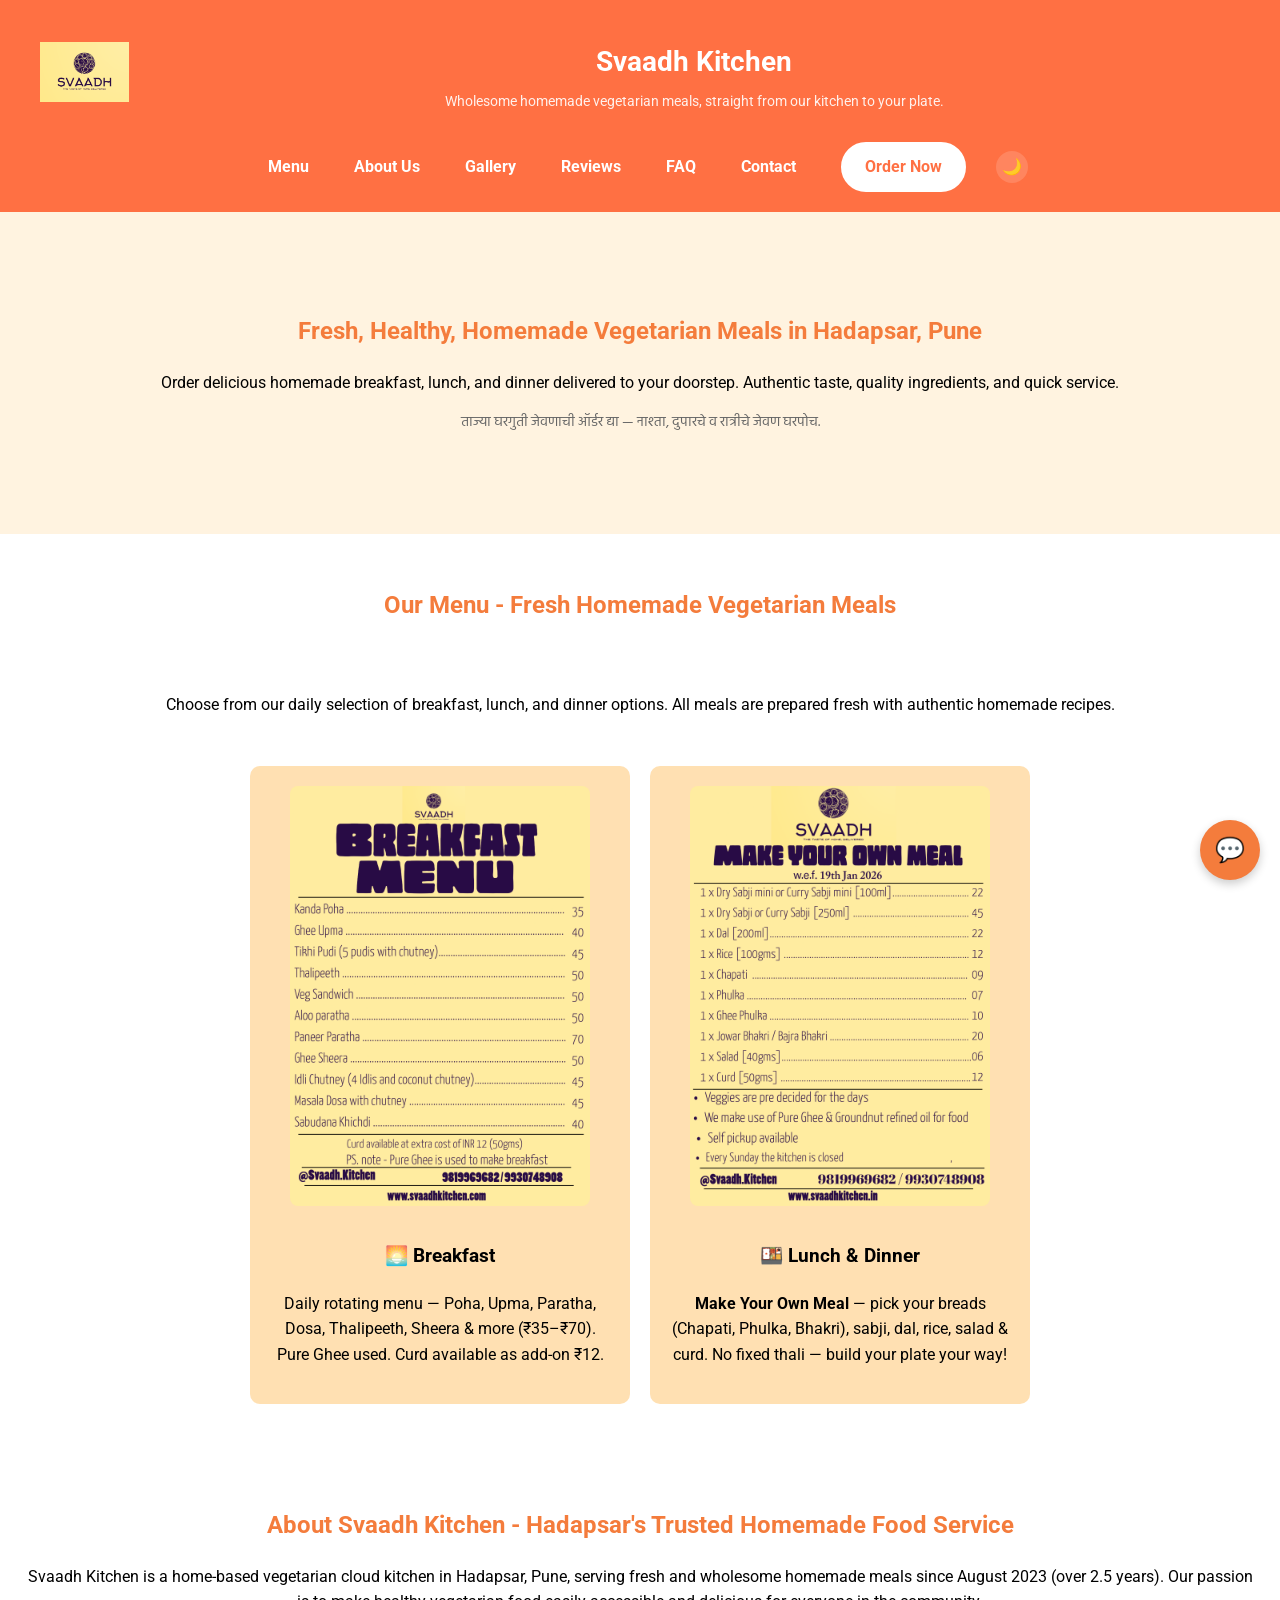
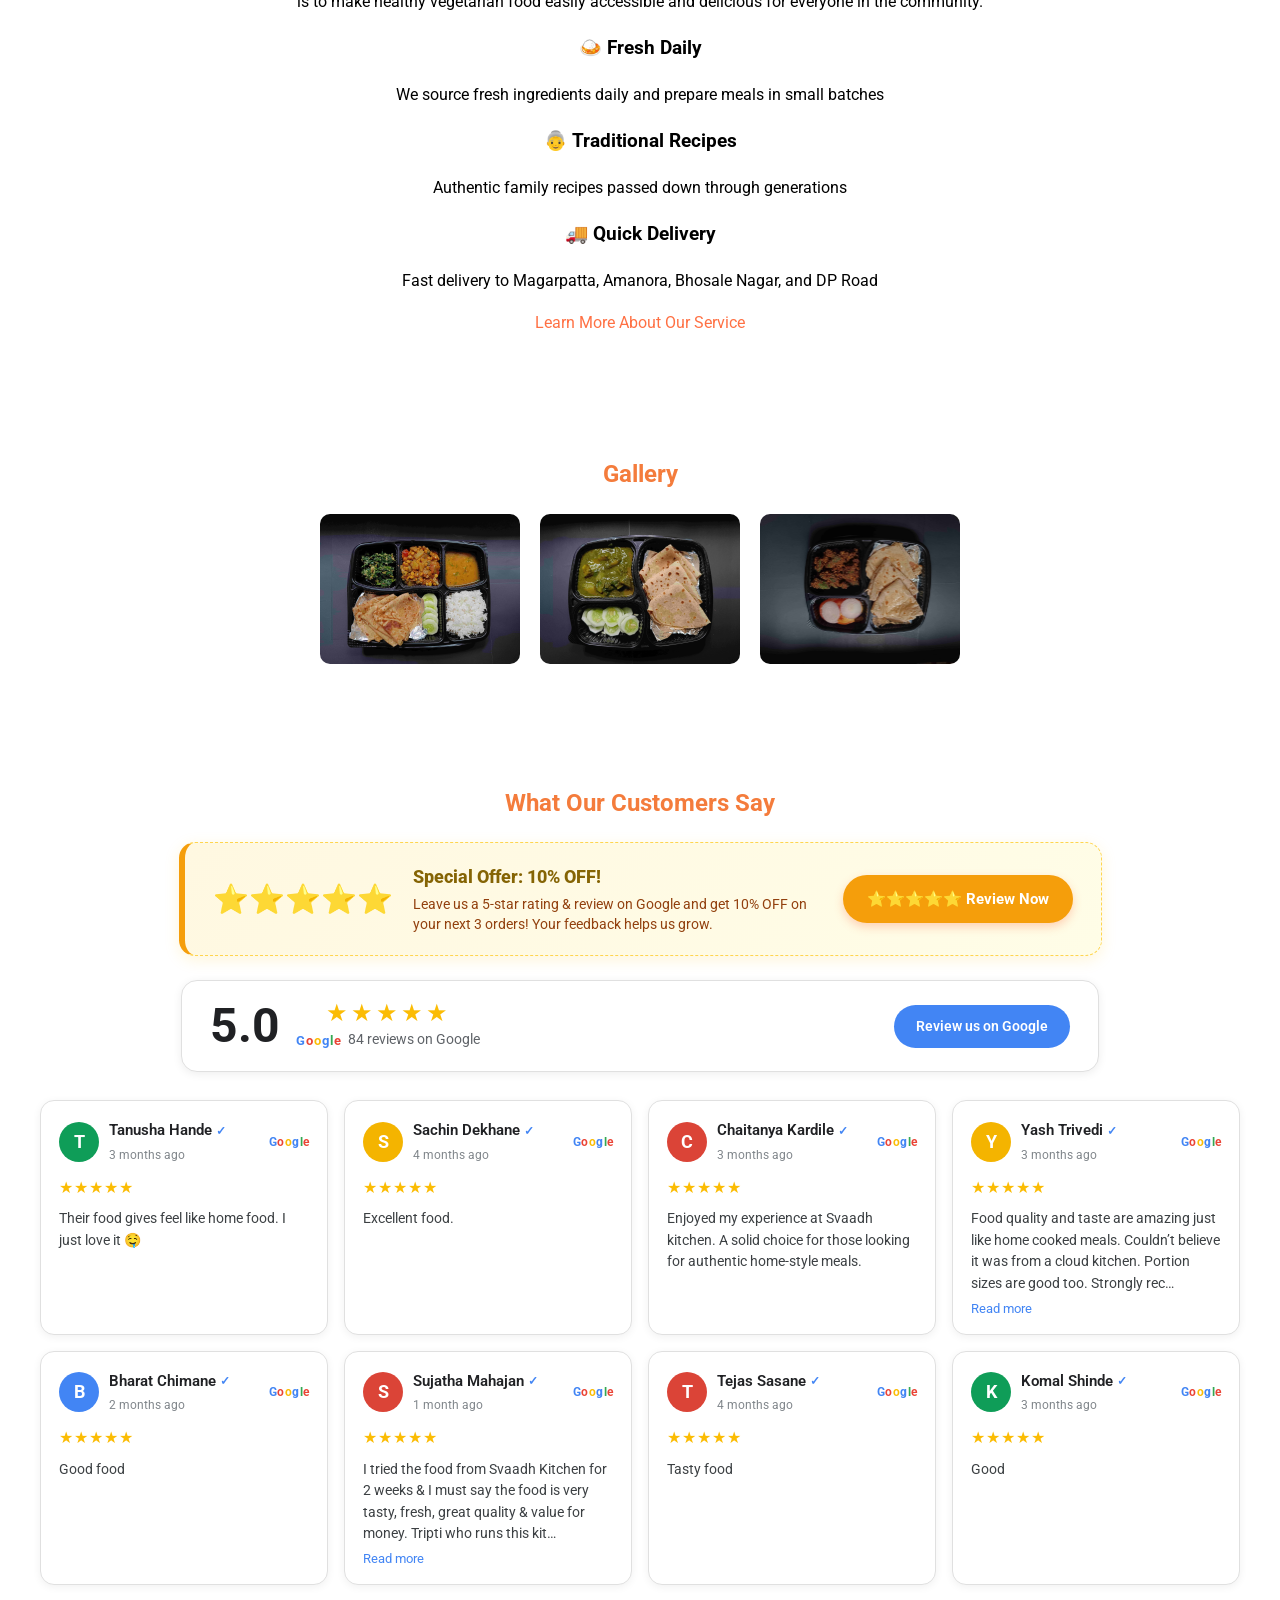
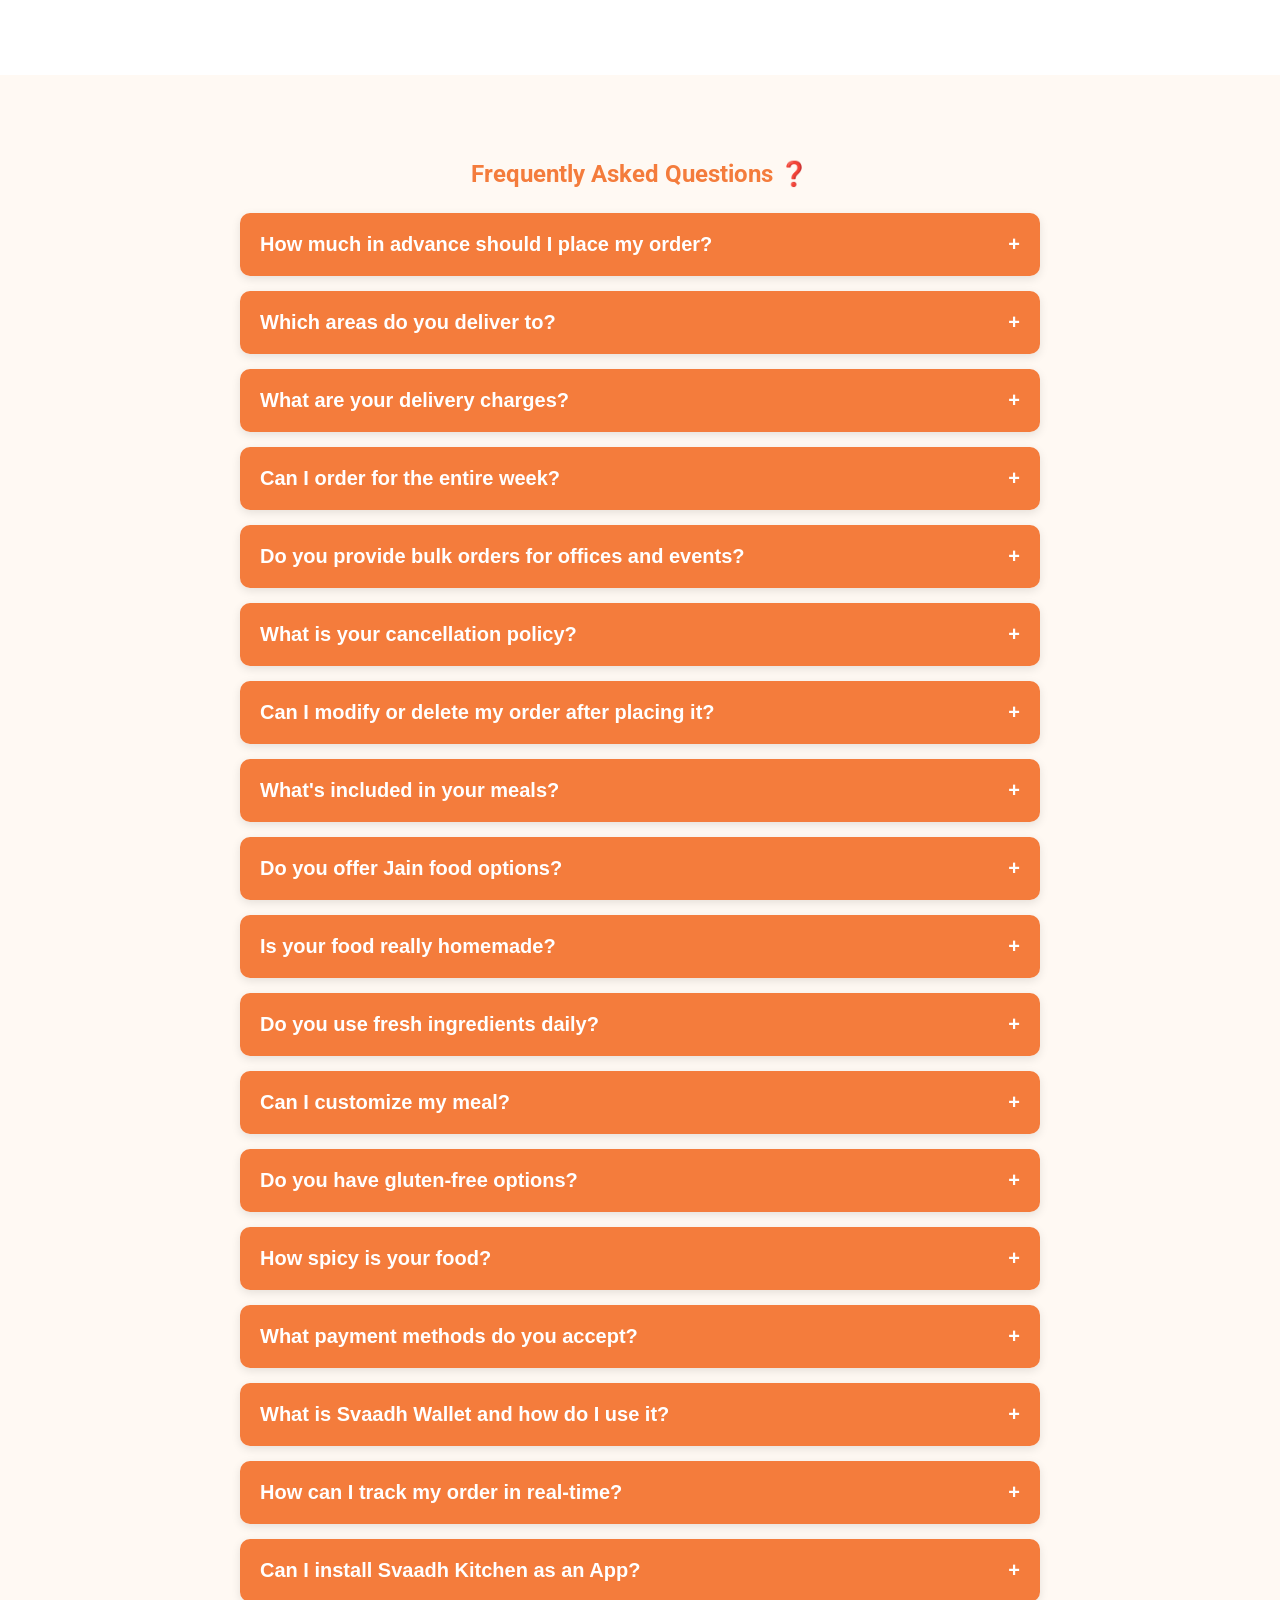
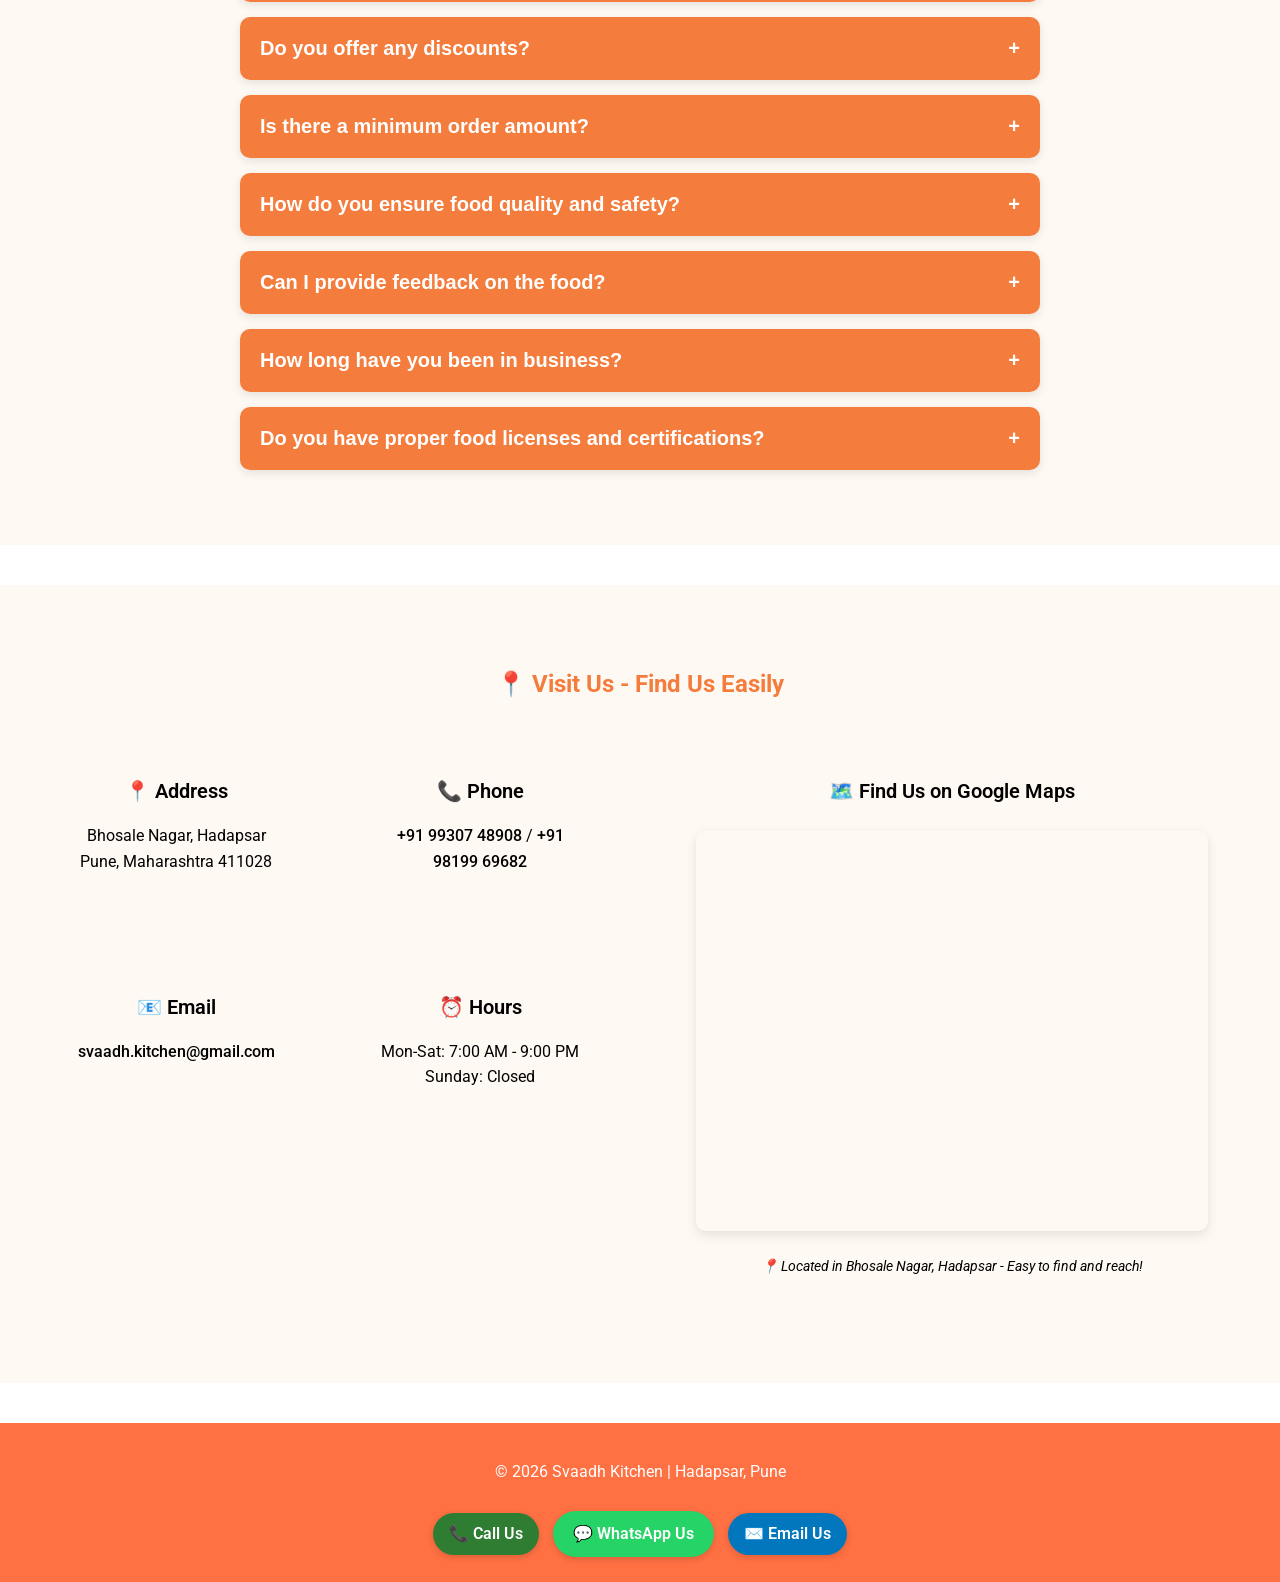
==== docs/index.html @ 0895e092 "feat: fix address sync bug, rename Bhosale Garden to Bhosale Nagar, and add menu button to Step 3" ====
<!DOCTYPE html>
<html lang="en">

<head>
  <meta charset="UTF-8">
  <meta name="viewport" content="width=device-width, initial-scale=1.0">
  <!-- PWA & Mobile Web App settings -->
  <link rel="manifest" href="manifest.json">
  <meta name="theme-color" content="#e74c3c">
  <meta name="apple-mobile-web-app-capable" content="yes">
  <meta name="apple-mobile-web-app-status-bar-style" content="black-translucent">
  <meta name="apple-mobile-web-app-title" content="Svaadh">

  <!-- SEO Meta Tags -->
  <title>Svaadh Kitchen - Homemade Vegetarian Meals in Hadapsar, Pune | Order Online</title>
  <meta name="description"
    content="Order fresh homemade vegetarian meals from Svaadh Kitchen in Hadapsar, Pune. Daily breakfast, lunch, dinner delivery. Authentic homemade food with quick delivery service.">
  <meta name="keywords"
    content="homemade vegetarian food, cloud kitchen hadapsar, pune food delivery, tiffin service, vegetarian meals, breakfast delivery, lunch delivery, dinner delivery, svaadh kitchen, hadapsar food, pure vegetarian food, daily meal service">
  <meta name="author" content="Svaadh Kitchen">
  <meta name="robots" content="index, follow">

  <!-- Open Graph Meta Tags -->
  <meta property="og:title" content="Svaadh Kitchen - Homemade Vegetarian Meals in Hadapsar, Pune">
  <meta property="og:description"
    content="Order fresh homemade vegetarian meals from Svaadh Kitchen. Daily breakfast, lunch, dinner delivery in Hadapsar, Pune.">
  <meta property="og:image" content="https://www.svaadhkitchen.in/images/svaadh-kitchen-hero.PNG">
  <meta property="og:url" content="https://www.svaadhkitchen.in">
  <meta property="og:type" content="website">
  <meta property="og:site_name" content="Svaadh Kitchen">

  <!-- Twitter Card Meta Tags -->
  <meta name="twitter:card" content="summary_large_image">
  <meta name="twitter:title" content="Svaadh Kitchen - Homemade Vegetarian Meals">
  <meta name="twitter:description"
    content="Order fresh homemade vegetarian meals from Svaadh Kitchen in Hadapsar, Pune.">
  <meta name="twitter:image" content="https://www.svaadhkitchen.in/images/svaadh-kitchen-hero.PNG">

  <!-- Canonical URL -->
  <link rel="canonical" href="https://www.svaadhkitchen.in">

  <!-- Favicon -->
  <link rel="icon" type="image/x-icon" href="images/svaadh-kitchen-hero.PNG">
  <link rel="shortcut icon" href="images/svaadh-kitchen-hero.PNG">
  <link rel="apple-touch-icon" href="images/svaadh-kitchen-hero.PNG">

  <!-- Structured Data -->
  <script type="application/ld+json">
  {
    "@context": "https://schema.org",
    "@type": "FoodEstablishment",
    "name": "Svaadh Kitchen",
    "description": "Homemade vegetarian cloud kitchen in Hadapsar, Pune serving fresh breakfast, lunch, and dinner",
    "url": "https://www.svaadhkitchen.in",
    "telephone": "+919930748908, +919819969682",
    "email": "svaadh.kitchen@gmail.com",
    "address": {
      "@type": "PostalAddress",
      "streetAddress": "Bhosale Nagar",
      "addressLocality": "Hadapsar",
      "addressRegion": "Pune, Maharashtra",
      "postalCode": "411028",
      "addressCountry": "IN"
    },
    "geo": {
      "@type": "GeoCoordinates",
      "latitude": "18.5089",
      "longitude": "73.9260"
    },
    "servesCuisine": ["Vegetarian", "Indian", "Maharashtrian", "North Indian"],
    "priceRange": "₹",
    "currenciesAccepted": "INR",
    "paymentAccepted": "UPI",
    "openingHours": "Mo-Sa 07:00-21:00",
    "image": "https://www.svaadhkitchen.in/images/svaadh-kitchen-hero.PNG",
    "sameAs": [
      "https://zomato.com/pune/svaadh-kitchen"
    ],
    "potentialAction": {
      "@type": "OrderAction",
      "target": {
        "@type": "EntryPoint",
        "urlTemplate": "https://www.svaadhkitchen.in/order.html",
        "actionPlatform": ["https://schema.org/DesktopWebPlatform", "https://schema.org/MobileWebPlatform"]
      },
      "deliveryMethod": ["http://purl.org/goodrelations/v1#DeliveryModeOwnFleet"]
    },
    "aggregateRating": {
      "@type": "AggregateRating",
      "ratingValue": "5.0",
      "reviewCount": "84",
      "bestRating": "5"
    }
  }
  </script>

  <!-- Structured Data: BreadcrumbList -->
  <script type="application/ld+json">
  {
    "@context": "https://schema.org",
    "@type": "BreadcrumbList",
    "itemListElement": [
      {"@type": "ListItem", "position": 1, "name": "Home", "item": "https://www.svaadhkitchen.in/"},
      {"@type": "ListItem", "position": 2, "name": "Order Online", "item": "https://www.svaadhkitchen.in/order.html"}
    ]
  }
  </script>

  <!-- Structured Data: FAQPage (enables rich FAQ snippets in Google) -->
  <script type="application/ld+json">
  {
    "@context": "https://schema.org",
    "@type": "FAQPage",
    "mainEntity": [
      {
        "@type": "Question",
        "name": "How much in advance should I place my order?",
        "acceptedAnswer": {
          "@type": "Answer",
          "text": "Place orders before these cutoff times: Breakfast before 7:00 AM, Lunch before 9:30 AM, and Dinner before 5:00 PM."
        }
      },
      {
        "@type": "Question",
        "name": "Which areas do you deliver to?",
        "acceptedAnswer": {
          "@type": "Answer",
          "text": "We deliver exclusively to 15 areas in Hadapsar: Bhosale Nagar, Magarpatta, Amanora, DP Road, Triveni Nagar, Malwadi, SadeSatraNali, Kirtane Baug, Tupe Patil Road, BG Shirke Road, Vaiduwadi (till Yash Honda), Pune-Solapur Road (till Gadital), Vihar Chowk, Mandai, and Gadital. Free delivery for Bhosale Nagar and Triveni Nagar."
        }
      },
      {
        "@type": "Question",
        "name": "What are your delivery charges?",
        "acceptedAnswer": {
          "@type": "Answer",
          "text": "Free delivery for orders above ₹100. For orders below ₹100, a nominal delivery charge of ₹10 applies."
        }
      },
      {
        "@type": "Question",
        "name": "What's included in your meals?",
        "acceptedAnswer": {
          "@type": "Answer",
          "text": "Make Your Own Meal model — pick Dal ₹22, Sabji Mini ₹22 or Full ₹45, Rice ₹12, Chapati ₹9 or Ghee Phulka ₹10, Salad ₹6, Curd ₹12. Mix and match!"
        }
      },
      {
        "@type": "Question",
        "name": "What payment methods do you accept?",
        "acceptedAnswer": {
          "@type": "Answer",
          "text": "We accept UPI payments and Svaadh Wallet credits. We also offer a Prepaid Wallet Billing system for regular customers to auto-deduct per order."
        }
      },
      {
        "@type": "Question",
        "name": "Can I edit or delete my order after placing it?",
        "acceptedAnswer": {
          "@type": "Answer",
          "text": "Directly editing an order is not possible. If you need to make changes before the cutoff time, please delete your existing order through the 'Upcoming Orders' dashboard and place a new one."
        }
      },
      {
        "@type": "Question",
        "name": "Do you offer any discounts?",
        "acceptedAnswer": {
          "@type": "Answer",
          "text": "5% discount on orders above ₹300 and 7.5% discount on orders above ₹450. Discounts are applied automatically."
        }
      }
    ]
  }
  </script>

  <link rel="stylesheet" href="chat.css">
  <link href="https://fonts.googleapis.com/css2?family=Roboto:wght@400;700&family=Hind:wght@400;500;600&display=swap" rel="stylesheet">
  <script src="i18n.js"></script>
  <style>
    /* Additional CSS for the website sections */
    body {
      font-family: 'Roboto', sans-serif;
      margin: 0;
      padding: 0;
      line-height: 1.6;
    }

    header {
      background: #FF7043;
      color: white;
      padding: 20px 10px;
      text-align: center;
    }

    section {
      padding: 50px 20px;
      text-align: center;
    }

    .menu-items,
    .gallery-images,
    .icons {
      display: flex;
      justify-content: center;
      gap: 20px;
      flex-wrap: wrap;
    }

    .menu-card,
    .icons div {
      background: #FFE0B2;
      padding: 20px;
      border-radius: 10px;
      max-width: 340px;
      flex: 1 1 280px;
    }

    .menu-card img {
      width: 100%;
      max-width: 300px;
      border-radius: 8px;
      margin-bottom: 10px;
    }

    .gallery-images img {
      width: 200px;
      border-radius: 10px;
    }

    footer {
      background: #FF7043;
      color: white;
      text-align: center;
      padding: 20px 0;
    }

    a {
      color: #FF7043;
      text-decoration: none;
    }

    nav a {
      margin: 0 15px;
      color: white;
      font-weight: bold;
    }

    nav {
      margin-top: 10px;
      display: flex;
      justify-content: center;
      align-items: center;
      gap: 15px;
      flex-wrap: wrap;
    }

    #hero {
      background: #fff3e0;
      padding: 80px 20px;
    }

    h2 {
      color: #f47c3c;
    }

    /* Button Styles */
    .btn-white {
      background: white;
      color: #FF7043;
      padding: 10px 22px;
      border-radius: 25px;
      font-weight: bold;
      border: 2px solid white;
      transition: all 0.3s ease;
    }

    .btn-white:hover {
      background: #f47c3c;
      color: white;
      text-decoration: none;
    }

    .btn-orange {
      background: #FF7043;
      color: white;
      padding: 14px 28px;
      border-radius: 25px;
      font-weight: bold;
      display: inline-block;
      margin-top: 20px;
      font-size: 1.1em;
      box-shadow: 0 4px 10px rgba(255, 112, 67, 0.3);
      transition: all 0.3s ease;
    }

    .btn-orange:hover {
      background: #e64a19;
      color: white;
      transform: translateY(-2px);
      box-shadow: 0 6px 15px rgba(255, 112, 67, 0.4);
    }

    /* Pulse Animation */
    .pulse {
      animation: pulse-animation 2s infinite;
    }

    @keyframes pulse-animation {
      0% {
        box-shadow: 0 0 0 0 rgba(255, 255, 255, 0.7);
      }

      70% {
        box-shadow: 0 0 0 10px rgba(255, 255, 255, 0);
      }

      100% {
        box-shadow: 0 0 0 0 rgba(255, 255, 255, 0);
      }
    }

    /* LIGHTBOX */
    #imgLightbox{display:none;position:fixed;inset:0;background:rgba(0,0,0,0.92);z-index:9999;align-items:center;justify-content:center;}
    #imgLightbox.open{display:flex;}
    #imgLightbox img{max-width:92vw;max-height:88vh;border-radius:10px;box-shadow:0 8px 40px rgba(0,0,0,0.6);}
    #imgLightbox .lb-close{position:absolute;top:16px;right:20px;background:rgba(255,255,255,0.15);border:none;color:#fff;font-size:1.4rem;width:38px;height:38px;border-radius:50%;cursor:pointer;display:flex;align-items:center;justify-content:center;line-height:1;}
    #imgLightbox .lb-close:hover{background:rgba(255,255,255,0.3);}
    .menu-card img{cursor:zoom-in;}

    /* DARK THEME */
    [data-theme="dark"] body{background:#181818;color:#e0e0e0;}
    [data-theme="dark"] header,[data-theme="dark"] footer{background:#1a0f0f;}
    [data-theme="dark"] section{background:#181818;}
    [data-theme="dark"] section:nth-child(even){background:#1e1e1e;}
    [data-theme="dark"] .menu-card,[data-theme="dark"] .icons div{background:#2a2010;color:#e0e0e0;}
    [data-theme="dark"] .faq-item{background:#242424;border-color:#333;}
    [data-theme="dark"] .faq-question{background:#242424;color:#e0e0e0;}
    [data-theme="dark"] .faq-answer{background:#1e1e1e;color:#ccc;}
    [data-theme="dark"] .review-card{background:#242424;border-color:#333;color:#e0e0e0;}
    [data-theme="dark"] h2,[data-theme="dark"] h3{color:#e0e0e0;}
    [data-theme="dark"] p{color:#ccc;}
    [data-theme="dark"] a:not(.btn-white):not(.contact-btn):not(.order-btn){color:#f0a070;}
    [data-theme="dark"] .gallery-images img{opacity:0.85;}
    [data-theme="dark"] #hero{background:#181818;}
    [data-theme="dark"] #hero p{color:#ccc;}
    #themeToggleIndex{background:rgba(255,255,255,0.15);border:none;color:white;font-size:1rem;width:32px;height:32px;border-radius:50%;cursor:pointer;display:flex;align-items:center;justify-content:center;flex-shrink:0;}
    #themeToggleIndex:hover{background:rgba(255,255,255,0.3);}

    /* BILINGUAL (Marathi) notes — used for key instructions */
    .mr-note{font-family:'Hind','Roboto',sans-serif;font-size:0.88em;color:#666;margin-top:6px;line-height:1.6;}
    .mr-note strong{color:#555;}
    [data-theme="dark"] .mr-note{color:#aaa;}
    [data-theme="dark"] .mr-note strong{color:#ccc;}

    /* ── REVIEWS WIDGET ─────────────────────────────────── */
    .reviews-header-bar{display:flex;align-items:center;justify-content:space-between;flex-wrap:wrap;gap:16px;max-width:860px;margin:0 auto 28px;background:white;border:1px solid #e0e0e0;border-radius:16px;padding:20px 28px;box-shadow:0 2px 10px rgba(0,0,0,0.07);}
    [data-theme="dark"] .reviews-header-bar{background:#242424;border-color:#333;}
    .reviews-rating-block{display:flex;align-items:center;gap:16px;}
    .reviews-big-num{font-size:3rem;font-weight:700;color:#202124;line-height:1;}
    [data-theme="dark"] .reviews-big-num{color:#e0e0e0;}
    .reviews-meta{display:flex;flex-direction:column;gap:4px;}
    .reviews-stars-row{color:#fbbc04;font-size:1.5rem;letter-spacing:3px;line-height:1;}
    .reviews-count-row{display:flex;align-items:center;gap:7px;font-size:0.85rem;color:#5f6368;}
    [data-theme="dark"] .reviews-count-row{color:#aaa;}
    .rv-g-inline{display:inline-flex;align-items:center;gap:1px;font-size:0.82rem;font-weight:700;line-height:1;}
    .rv-g-inline .g1{color:#4285F4}.rv-g-inline .g2{color:#EA4335}.rv-g-inline .g3{color:#FBBC05}.rv-g-inline .g4{color:#4285F4}.rv-g-inline .g5{color:#34A853}.rv-g-inline .g6{color:#EA4335}
    .review-us-btn{background:#4285f4;color:white!important;padding:10px 22px;border-radius:24px;font-weight:600;font-size:0.9rem;text-decoration:none;transition:background 0.2s;white-space:nowrap;flex-shrink:0;}
    .review-us-btn:hover{background:#3367d6;color:white!important;}
    .reviews-grid{display:grid;grid-template-columns:repeat(auto-fill,minmax(255px,1fr));gap:16px;max-width:1200px;margin:0 auto;}
    .review-card{background:white;border:1px solid #e0e0e0;border-radius:14px;padding:18px;text-align:left;box-shadow:0 2px 8px rgba(0,0,0,0.06);display:flex;flex-direction:column;}
    [data-theme="dark"] .review-card{background:#242424;border-color:#333;}
    .rv-header{display:flex;align-items:center;gap:10px;margin-bottom:10px;}
    .rv-avatar{width:40px;height:40px;border-radius:50%;display:flex;align-items:center;justify-content:center;font-size:1.1rem;font-weight:700;color:white;flex-shrink:0;font-family:'Roboto',sans-serif;}
    .rv-info{flex:1;min-width:0;}
    .rv-name{font-weight:600;font-size:0.92rem;color:#202124;white-space:nowrap;overflow:hidden;text-overflow:ellipsis;}
    [data-theme="dark"] .rv-name{color:#e0e0e0;}
    .rv-verified{color:#4285f4;font-size:0.72rem;margin-left:4px;vertical-align:middle;}
    .rv-date{font-size:0.78rem;color:#80868b;margin-top:2px;}
    .rv-g-badge{margin-left:auto;display:flex;align-items:center;gap:0.5px;font-size:0.75rem;font-weight:700;line-height:1;flex-shrink:0;}
    .rv-g-b{color:#4285F4}.rv-g-o{color:#EA4335}.rv-g-g{color:#FBBC05}.rv-g-g2{color:#4285F4}.rv-g-l{color:#34A853}.rv-g-e{color:#EA4335}
    .rv-stars{color:#fbbc04;font-size:1rem;letter-spacing:1px;margin-bottom:8px;}
    .rv-text{font-size:0.87rem;color:#3c4043;line-height:1.55;flex:1;}
    [data-theme="dark"] .rv-text{color:#ccc;}
    .rv-more-btn{background:none;border:none;color:#4285f4;font-size:0.82rem;cursor:pointer;padding:0;margin-top:6px;text-align:left;font-family:inherit;}
    .rv-more-btn:hover{text-decoration:underline;}
    
    /* ── MOBILE RESPONSIVENESS ──────────────────────────── */
    @media (max-width: 768px) {
      .header-content { flex-direction: column; text-align: center; }
      nav { flex-direction: column; gap: 10px; }
      nav a { margin: 5px 0; }
      .menu-card, .icons div { flex: 1 1 100%; max-width: 100%; }
      .gallery-images img { width: 100%; max-width: 280px; }
      #hero { padding: 40px 15px; }
      #hero h2 { font-size: 1.5rem; }
      section { padding: 30px 15px; }
      .reviews-header-bar { flex-direction: column; align-items: flex-start; }
      .reviews-rating-block { flex-wrap: wrap; }
    }
  </style>
  <script>
    (function(){
      var t=localStorage.getItem('sk-theme')||'light';
      document.documentElement.setAttribute('data-theme',t);
    })();
  </script>

  <!-- Google tag (gtag.js) -->
  <script async src="https://www.googletagmanager.com/gtag/js?id=G-TF5YJ0QP5K"></script>
  <script>
    window.dataLayer = window.dataLayer || [];
    function gtag() { dataLayer.push(arguments); }
    gtag('js', new Date());
    gtag('config', 'G-TF5YJ0QP5K');
  </script>

</head>

<body>
<main>

  <!-- Header & Navbar -->
  <header>
    <div class="header-content">
      <div class="logo">
        <img src="images/svaadh-kitchen-hero.PNG" alt="Svaadh Kitchen Logo" class="logo-img">
      </div>
      <div class="header-text">
        <h1>Svaadh Kitchen</h1>
        <p>Wholesome homemade vegetarian meals, straight from our kitchen to your plate.</p>
      </div>
    </div>
    <nav>
      <a href="#menu">Menu</a>
      <a href="#about">About Us</a>
      <a href="#gallery">Gallery</a>
      <a href="#reviews">Reviews</a>
      <a href="#faq">FAQ</a>
      <a href="#contact">Contact</a>
      <a href="order.html" class="btn-white pulse">Order Now</a>
      <button id="themeToggleIndex" onclick="toggleThemeIndex()" title="Toggle dark mode">🌙</button>
    </nav>
  </header>

  <!-- Hero -->
  <section id="hero">
    <h2>Fresh, Healthy, Homemade Vegetarian Meals in Hadapsar, Pune</h2>
    <p>Order delicious homemade breakfast, lunch, and dinner delivered to your doorstep. Authentic taste, quality ingredients, and quick service.</p>
    <p class="mr-note">ताज्या घरगुती जेवणाची ऑर्डर द्या — नाश्ता, दुपारचे व रात्रीचे जेवण घरपोच.</p>
    <div style="display:flex;flex-wrap:wrap;gap:12px;margin-top:20px;">
      <div id="pwaInstallWrap" style="display:none;">
        <button id="btnInstallPWA" class="btn-orange" style="background:#1a73e8;border-color:#145dbf;margin:0;">📲 Install App</button>
      </div>
    </div>
  </section>

  <!-- What We Serve -->
  <section id="menu" class="menu-section">
    <h2>Our Menu - Fresh Homemade Vegetarian Meals</h2>
    <p>Choose from our daily selection of breakfast, lunch, and dinner options. All meals are prepared fresh with authentic homemade recipes.</p>
    <div class="menu-items">
      <div class="menu-card">
        <img src="images/Breakfast.png" alt="Fresh homemade breakfast poha upma paratha at Svaadh Kitchen Hadapsar Pune" loading="lazy">
        <h3>🌅 Breakfast</h3>
        <p>Daily rotating menu — Poha, Upma, Paratha, Dosa, Thalipeeth, Sheera & more (₹35–₹70). Pure Ghee used. Curd available as add-on ₹12.</p>
      </div>
      <div class="menu-card">
        <img src="images/Meals.png" alt="Build your own vegetarian meal chapati sabji dal rice at Svaadh Kitchen Hadapsar Pune" loading="lazy">
        <h3>🍱 Lunch & Dinner</h3>
        <p><strong>Make Your Own Meal</strong> — pick your breads (Chapati, Phulka, Bhakri), sabji, dal, rice, salad & curd. No fixed thali — build your plate your way!</p>
      </div>
    </div>
  </section>

  <!-- About Us -->
  <section id="about">
    <h2>About Svaadh Kitchen - Hadapsar's Trusted Homemade Food Service</h2>
    <p>Svaadh Kitchen is a home-based vegetarian cloud kitchen in Hadapsar, Pune, serving fresh and wholesome homemade meals since August 2023 (over 2.5 years). Our passion is to make healthy vegetarian food easily accessible and delicious for everyone in the community.</p>
    <div class="about-highlights">
      <div class="highlight-item">
        <h3>🍛 Fresh Daily</h3>
        <p>We source fresh ingredients daily and prepare meals in small batches</p>
      </div>
      <div class="highlight-item">
        <h3>👵 Traditional Recipes</h3>
        <p>Authentic family recipes passed down through generations</p>
      </div>
      <div class="highlight-item">
        <h3>🚚 Quick Delivery</h3>
        <p>Fast delivery to Magarpatta, Amanora, Bhosale Nagar, and DP Road</p>
      </div>
    </div>
    <a href="#faq" class="learn-more">Learn More About Our Service</a>
  </section>

  <!-- Gallery -->
  <section id="gallery">
    <h2>Gallery</h2>
    <div class="gallery-images">
      <img src="images/dish1.jpg" alt="Homemade vegetarian sabji and chapati meal by Svaadh Kitchen Hadapsar Pune" loading="lazy">
      <img src="images/dish2.jpg" alt="Fresh homemade dal rice and salad plate from Svaadh Kitchen Pune" loading="lazy">
      <img src="images/dish3.jpg" alt="Traditional Indian vegetarian thali with roti sabji dal by Svaadh Kitchen" loading="lazy">
    </div>
  </section>

  <!-- Customer Reviews -->
  <section id="reviews">
    <h2>What Our Customers Say</h2>

    <!-- Review Promo Banner -->
    <div style="max-width:860px; margin:0 auto 24px; background:linear-gradient(135deg,#fff8e1,#fffde7); border:1.5px dashed #ffd54f; border-radius:16px; padding:20px 28px; display:flex; flex-wrap:wrap; align-items:center; justify-content:center; gap:20px; box-shadow:0 4px 15px rgba(255,193,7,0.15); border-left: 6px solid #f59e0b;">
      <div style="font-size:1.8rem;">⭐⭐⭐⭐⭐</div>
      <div style="flex:1; text-align:left; min-width:250px;">
        <div style="font-weight:800; font-size:1.1rem; color:#856404; margin-bottom:4px;">Special Offer: 10% OFF!</div>
        <div style="font-size:0.9rem; color:#92400e; line-height:1.4;">Leave us a 5-star rating & review on Google and get 10% OFF on your next 3 orders! Your feedback helps us grow.</div>
      </div>
      <a href="https://g.page/r/CasEH8gGAhzLEAE/review" target="_blank" class="btn-orange" style="margin:0; background:#f59e0b; padding:12px 24px; font-size:0.95rem; white-space:nowrap;">⭐⭐⭐⭐⭐ Review Now</a>
    </div>

    <!-- Summary bar -->
    <div class="reviews-header-bar">
      <div class="reviews-rating-block">
        <div id="reviewsBigNum" class="reviews-big-num">5.0</div>
        <div class="reviews-meta">
          <div id="reviewsSummaryStars" class="reviews-stars-row">★★★★★</div>
          <div class="reviews-count-row">
            <span class="rv-g-inline"><span class="g1">G</span><span class="g2">o</span><span class="g3">o</span><span class="g4">g</span><span class="g5">l</span><span class="g6">e</span></span>
            <span id="reviewsTotalCount">84 reviews on Google</span>
          </div>
        </div>
      </div>
      <a id="reviewUsBtn" href="https://www.google.com/maps/search/Svaadh+Kitchen+Bhosale+Garden+Hadapsar+Pune/"
         target="_blank" rel="noopener" class="review-us-btn">Review us on Google</a>
    </div>

    <!-- Cards rendered by reviews.js -->
    <div class="reviews-grid" id="reviewsGrid"></div>
  </section>

  <!-- FAQ Section -->
  <section id="faq">
    <h2>Frequently Asked Questions ❓</h2>
    <div class="faq-list">
      <!-- Ordering & Delivery -->
      <div class="faq-item">
        <button class="faq-question" onclick="toggleFAQ(this)">
          <span>How much in advance should I place my order?</span>
          <span>+</span>
        </button>
        <div class="faq-answer">
          To ensure we prepare your meal with the freshest ingredients, please place your orders before these cutoff
          times: <strong>Breakfast before 7:00 AM</strong>, <strong>Lunch before 9:30 AM</strong>, and <strong>Dinner
            before 5:00 PM</strong>. This helps us maintain quality and ensure timely delivery.
          <p class="mr-note">📌 ऑर्डरची शेवटची वेळ: <strong>नाश्ता – सकाळी ७:०० पूर्वी</strong> · <strong>दुपारचे जेवण – सकाळी ९:३० पूर्वी</strong> · <strong>रात्रीचे जेवण – दुपारी ५:०० पूर्वी</strong></p>
        </div>
      </div>

      <div class="faq-item">
        <button class="faq-question" onclick="toggleFAQ(this)">
          <span>Which areas do you deliver to?</span>
          <span>+</span>
        </button>
        <div class="faq-answer">
          We deliver exclusively to 15 areas in Hadapsar including <strong>🏠 Bhosale Nagar</strong>, 
          <strong>🏙️ Magarpatta</strong>, <strong>🏢 Amanora</strong>, <strong>🛣️ DP Road</strong>, 
          <strong>📍 Triveni Nagar</strong>, <strong>📍 Malwadi</strong>, <strong>📍 SadeSatraNali</strong>, 
          <strong>📍 Kirtane Baug</strong>, <strong>🛣️ Tupe Patil Road</strong>, <strong>🏢 BG Shirke Road</strong>, 
          <strong>📍 Vaiduwadi</strong> (till Yash Honda), <strong>🛣️ Pune-Solapur Road</strong> (till Gadital), <strong>📍 Vihar Chowk</strong>, 
          <strong>📍 Mandai</strong>, and <strong>📍 Gadital</strong>. 
          <br><br><strong>Free Delivery</strong> is available for Bhosale Nagar, Triveni Nagar, and all <strong>📦 Self Pickup</strong> orders. Other areas have a nominal ₹10 fee if the order is below ₹100.
        </div>
      </div>

      <div class="faq-item">
        <button class="faq-question" onclick="toggleFAQ(this)">
          <span>What are your delivery charges?</span>
          <span>+</span>
        </button>
        <div class="faq-answer">
          We offer <strong>free delivery</strong> for orders above ₹100. For orders below ₹100, a nominal delivery
          charge of ₹10 applies to cover our delivery costs. This helps us keep our food prices affordable while
          maintaining quality service.
        </div>
      </div>

      <div class="faq-item">
        <button class="faq-question" onclick="toggleFAQ(this)">
          <span>Can I order for the entire week?</span>
          <span>+</span>
        </button>
        <div class="faq-answer">
          Yes! You can conveniently place weekly orders by selecting your preferred dates in advance. For assistance
          with weekly meal planning or special requirements, feel free to message us, and we'll be happy to help
          customize your meal schedule.
        </div>
      </div>

      <div class="faq-item">
        <button class="faq-question" onclick="toggleFAQ(this)">
          <span>Do you provide bulk orders for offices and events?</span>
          <span>+</span>
        </button>
        <div class="faq-answer">
          Absolutely! We specialize in bulk catering for offices, meetings, and special events. Please contact us with
          your requirements at least 2-3 days in advance, and we'll provide customized menu options and special pricing
          for your group.
        </div>
      </div>

      <div class="faq-item">
        <button class="faq-question" onclick="toggleFAQ(this)">
          <span>What is your cancellation policy?</span>
          <span>+</span>
        </button>
        <div class="faq-answer">
          You can cancel your order free of charge before the cutoff times: <strong>Breakfast before 7:00 AM</strong>,
          <strong>Lunch before 9:30 AM</strong>, and <strong>Dinner before 5:00 PM</strong>. After these times,
          cancellations will be chargeable as ingredients would have been prepared.
        </div>
      </div>

      <div class="faq-item">
        <button class="faq-question" onclick="toggleFAQ(this)">
          <span>Can I modify or delete my order after placing it?</span>
          <span>+</span>
        </button>
        <div class="faq-answer">
          Directly editing an order is not possible. If you need to make changes before the cutoff time (Breakfast: 7:00 AM, Lunch: 9:30 AM, Dinner: 5:00 PM), please delete your existing order through the 'View/Edit upcoming orders' dashboard and place a new one with your updated requirements. 
          <p class="mr-note">📌 ऑर्डरमध्ये बदल करणे शक्य नाही. बदल करायचे असल्यास, जुनी ऑर्डर डिलीट करा आणि नवीन ऑर्डर द्या.</p>
        </div>
      </div>

      <!-- Menu & Food -->
      <div class="faq-item">
        <button class="faq-question" onclick="toggleFAQ(this)">
          <span>What's included in your meals?</span>
          <span>+</span>
        </button>
        <div class="faq-answer">
          We follow a <strong>Make Your Own Meal</strong> model — no fixed thali! Pick exactly what you want:
          <strong>Dal ₹22</strong>, <strong>Sabji Mini ₹22</strong> or <strong>Full ₹45</strong>,
          <strong>Rice ₹12</strong>, <strong>Chapati ₹9</strong> or <strong>Ghee Phulka ₹10</strong>,
          <strong>Salad ₹6</strong>, <strong>Curd ₹12</strong>. Mix and match to create your perfect meal!
        </div>
      </div>

      <div class="faq-item">
        <button class="faq-question" onclick="toggleFAQ(this)">
          <span>Do you offer Jain food options?</span>
          <span>+</span>
        </button>
        <div class="faq-answer">
          Yes, we provide authentic Jain food options prepared without onion and garlic. Simply mention "Jain" when
          placing your order, and we'll ensure your meal is prepared according to Jain dietary principles while
          maintaining the same delicious taste.
        </div>
      </div>

      <div class="faq-item">
        <button class="faq-question" onclick="toggleFAQ(this)">
          <span>Is your food really homemade?</span>
          <span>+</span>
        </button>
        <div class="faq-answer">
          Absolutely! We cook in small batches using traditional family recipes passed down through generations. Every
          meal is prepared with the same care and attention as we would for our own family, using fresh ingredients and
          no artificial preservatives.
        </div>
      </div>

      <div class="faq-item">
        <button class="faq-question" onclick="toggleFAQ(this)">
          <span>Do you use fresh ingredients daily?</span>
          <span>+</span>
        </button>
        <div class="faq-answer">
          Yes, we source fresh ingredients daily from trusted local vendors. Our commitment to quality means we never
          use frozen or stored ingredients - everything is prepared fresh each morning to ensure you receive the most
          nutritious and flavorful meals.
        </div>
      </div>

      <div class="faq-item">
        <button class="faq-question" onclick="toggleFAQ(this)">
          <span>Can I customize my meal?</span>
          <span>+</span>
        </button>
        <div class="faq-answer">
          Yes! We believe in personalized meals. You can customize your thali by choosing individual items, adjusting
          quantities, or requesting specific preparations. Just let us know your preferences when ordering, and we'll
          prepare your meal exactly how you like it.
        </div>
      </div>

      <div class="faq-item">
        <button class="faq-question" onclick="toggleFAQ(this)">
          <span>Do you have gluten-free options?</span>
          <span>+</span>
        </button>
        <div class="faq-answer">
          Currently, we don't offer dedicated gluten-free options as our kitchen handles wheat-based ingredients.
          However, many of our dishes like rice, dal, and sabji are naturally gluten-free. Please inform us about your
          dietary restrictions, and we'll guide you accordingly.
        </div>
      </div>

      <div class="faq-item">
        <button class="faq-question" onclick="toggleFAQ(this)">
          <span>How spicy is your food?</span>
          <span>+</span>
        </button>
        <div class="faq-answer">
          Our food is prepared with <strong>regular homemade spice levels</strong> - flavorful but not overly spicy,
          suitable for all age groups. We use traditional Indian spices in balanced proportions. If you prefer milder or
          spicier versions, just let us know when ordering!
        </div>
      </div>

      <!-- Payment & Pricing -->
      <div class="faq-item">
        <button class="faq-question" onclick="toggleFAQ(this)">
          <span>What payment methods do you accept?</span>
          <span>+</span>
        </button>
        <div class="faq-answer">
          We accept <strong>Svaadh Wallet (Prepaid Credits)</strong>, <strong>UPI payments</strong>, and 
          UPI or Svaadh Wallet. Our Svaadh Wallet is the fastest way to order with one tap! UPI
          details are shared during the order checkout process.
        </div>
      </div>

      <div class="faq-item">
        <button class="faq-question" onclick="toggleFAQ(this)">
          <span>What is Svaadh Wallet and how do I use it?</span>
          <span>+</span>
        </button>
        <div class="faq-answer">
          Svaadh Wallet is a prepaid system that lets you load credits (min ₹100 via UPI) for <strong>1-tap instant ordering</strong>. 
          Once loaded, you don't need to pay per order. Your balance is always visible at the top-right corner from Step 2 of the order form.
          To add funds, just click the Wallet chip on the order page or use the "View/Edit upcoming orders" dashboard.
        </div>
      </div>

      <div class="faq-item">
        <button class="faq-question" onclick="toggleFAQ(this)">
          <span>How can I track my order in real-time?</span>
          <span>+</span>
        </button>
        <div class="faq-answer">
          Go to the "View/Edit upcoming orders" dashboard on our website. Once your driver marks the order out for delivery, 
          you will see a <strong>🚗 Out for Delivery</strong> status badge next to that order's timing.
        </div>
      </div>

      <div class="faq-item">
        <button class="faq-question" onclick="toggleFAQ(this)">
          <span>Can I install Svaadh Kitchen as an App?</span>
          <span>+</span>
        </button>
        <div class="faq-answer">
          Yes! Look for the <strong>📲 Install App</strong> button on our homepage or ordering page. 
          This will add our icon to your home screen for faster access, similar to a regular mobile app.
        </div>
      </div>

      <div class="faq-item">
        <button class="faq-question" onclick="toggleFAQ(this)">
          <span>Do you offer any discounts?</span>
          <span>+</span>
        </button>
        <div class="faq-answer">
          Yes! We value our regular customers: <strong>5% discount</strong> on orders above ₹300, and <strong>7.5%
            discount</strong> on orders above ₹450. Discounts are applied automatically when you place your order!
        </div>
      </div>

      <div class="faq-item">
        <button class="faq-question" onclick="toggleFAQ(this)">
          <span>Is there a minimum order amount?</span>
          <span>+</span>
        </button>
        <div class="faq-answer">
          No, there's no minimum order amount! Whether you want a single item or a full thali, we're happy to serve you.
          However, orders above ₹100 qualify for free delivery, making it more economical to order more items.
        </div>
      </div>

      <!-- Quality & Service -->
      <div class="faq-item">
        <button class="faq-question" onclick="toggleFAQ(this)">
          <span>How do you ensure food quality and safety?</span>
          <span>+</span>
        </button>
        <div class="faq-answer">
          We follow strict hygiene protocols: daily fresh ingredients, sanitized kitchen environment, food-grade
          packaging, and regular quality checks. Our team follows proper food handling procedures, and we maintain
          temperature controls throughout preparation and delivery.
        </div>
      </div>

      <div class="faq-item">
        <button class="faq-question" onclick="toggleFAQ(this)">
          <span>Can I provide feedback on the food?</span>
          <span>+</span>
        </button>
        <div class="faq-answer">
          We absolutely welcome and value your feedback! Your suggestions help us improve. Please reach out to us via
          phone, WhatsApp, or our website chat with your thoughts, concerns, or compliments. We're always listening and
          committed to serving you better.
        </div>
      </div>

      <div class="faq-item">
        <button class="faq-question" onclick="toggleFAQ(this)">
          <span>How long have you been in business?</span>
          <span>+</span>
        </button>
        <div class="faq-answer">
          We've been proudly serving the Hadapsar community since <strong>August 2023</strong> (over 2.5 years). What started as a small home
          kitchen has grown into a trusted cloud kitchen, thanks to our wonderful customers who appreciate authentic
          homemade food.
        </div>
      </div>

      <div class="faq-item">
        <button class="faq-question" onclick="toggleFAQ(this)">
          <span>Do you have proper food licenses and certifications?</span>
          <span>+</span>
        </button>
        <div class="faq-answer">
          Yes, we are fully licensed and certified. We hold all necessary <strong>food safety licenses</strong> and are
          <strong>GST registered</strong>, ensuring complete compliance with food regulations and quality standards.
          Your trust and safety are our top priorities.
        </div>
      </div>
    </div>
  </section>

  <!-- Contact Section -->
  <section id="contact" class="contact-section">
    <h2>📍 Visit Us - Find Us Easily</h2>
    <div class="contact-container">
      <div class="contact-info">
        <div class="contact-item">
          <h3>📍 Address</h3>
          <p>Bhosale Nagar, Hadapsar<br>Pune, Maharashtra 411028</p>
        </div>
        <div class="contact-item">
          <h3>📞 Phone</h3>
          <p><a href="tel:+919930748908">+91 99307 48908</a> / <a href="tel:+919819969682">+91 98199 69682</a></p>
        </div>
        <div class="contact-item">
          <h3>📧 Email</h3>
          <p><a href="mailto:svaadh.kitchen@gmail.com">svaadh.kitchen@gmail.com</a></p>
        </div>
        <div class="contact-item">
          <h3>⏰ Hours</h3>
          <p>Mon-Sat: 7:00 AM - 9:00 PM<br>Sunday: Closed</p>
        </div>
      </div>
      <div class="map-container">
        <h3>🗺️ Find Us on Google Maps</h3>
        <iframe src="https://storage.googleapis.com/maps-solutions-ibajotxtr7/commutes/c61j/commutes.html" width="100%"
          height="400" style="border:0; border-radius: 10px; box-shadow: 0 4px 12px rgba(0,0,0,0.1);" loading="lazy"
          allowfullscreen>
        </iframe>
        <p class="map-note">
          📍 Located in Bhosale Nagar, Hadapsar - Easy to find and reach!
        </p>
      </div>
    </div>
  </section>

  <!-- Reviews & Chat -->
  <script src="reviews.js"></script>
  <div id="chat-widget"></div>
  <script src="chat.js"></script>

  <!-- Footer -->
  <footer>
    <p>© <span id="current-year"></span> Svaadh Kitchen | Hadapsar, Pune</p>
    <a href="tel:+919930748908" class="contact-btn call-btn">📞 Call Us</a>
    <a href="https://wa.me/919322246765" class="contact-btn" style="background:#25D366; color:white; display:inline-flex; align-items:center; gap:8px; padding:10px 20px; border-radius:30px; text-decoration:none; font-weight:600; margin-top:10px;">💬 WhatsApp Us</a>
    <a href="mailto:svaadh.kitchen@gmail.com" class="contact-btn email-btn">✉️ Email Us</a>
  </footer>

  <!-- Auto-update copyright year + dark theme -->
  <script>
    document.getElementById('current-year').textContent = new Date().getFullYear();
    function toggleThemeIndex(){
      const next=document.documentElement.getAttribute('data-theme')==='dark'?'light':'dark';
      document.documentElement.setAttribute('data-theme',next);
      localStorage.setItem('sk-theme',next);
      document.getElementById('themeToggleIndex').textContent=next==='dark'?'☀️':'🌙';
    }
    // Set initial icon
    document.getElementById('themeToggleIndex').textContent=
      document.documentElement.getAttribute('data-theme')==='dark'?'☀️':'🌙';
  </script>

  <!-- Image Lightbox -->
  <div id="imgLightbox" onclick="closeLightbox()">
    <button class="lb-close" onclick="closeLightbox()" title="Close">✕</button>
    <img id="lbImg" src="" alt="">
  </div>
  <script>
    function openLightbox(src, alt) {
      const lb = document.getElementById('imgLightbox');
      document.getElementById('lbImg').src = src;
      document.getElementById('lbImg').alt = alt || '';
      lb.classList.add('open');
    }
    function closeLightbox() {
      document.getElementById('imgLightbox').classList.remove('open');
    }
    document.addEventListener('keydown', e => { if (e.key === 'Escape') closeLightbox(); });
    // Stop click on image itself from bubbling up to backdrop close
    document.getElementById('lbImg').addEventListener('click', e => e.stopPropagation());
    // Wire up all menu-card images
    document.querySelectorAll('.menu-card img').forEach(img => {
      img.addEventListener('click', () => openLightbox(img.src, img.alt));
    });
  </script>
</main>
  <!-- PWA Service Worker Registration -->
  <script>
    let deferredPrompt;
    const pwaInstallWrap = document.getElementById('pwaInstallWrap');
    const btnInstallPWA = document.getElementById('btnInstallPWA');

    if ('serviceWorker' in navigator) {
      window.addEventListener('load', () => {
        navigator.serviceWorker.register('sw.js')
          .then(reg => console.log('SW Registered'))
          .catch(err => console.log('SW Failed', err));
      });
    }

    window.addEventListener('beforeinstallprompt', (e) => {
      e.preventDefault();
      deferredPrompt = e;
      if (pwaInstallWrap) pwaInstallWrap.style.display = 'block';
    });

    if (btnInstallPWA) {
      btnInstallPWA.addEventListener('click', async () => {
        if (!deferredPrompt) return;
        deferredPrompt.prompt();
        const { outcome } = await deferredPrompt.userChoice;
        console.log(`User response: ${outcome}`);
        deferredPrompt = null;
        pwaInstallWrap.style.display = 'none';
      });
    }

    window.addEventListener('appinstalled', (event) => {
      console.log('App installed');
      if (pwaInstallWrap) pwaInstallWrap.style.display = 'none';
    });
  </script>
</body>

</html>
---- docs/chat.css ----
#chat-widget {
  position: fixed;
  bottom: 20px;
  right: 20px;
  z-index: 1000;
  font-family: "Poppins", sans-serif;
}

.chat-button {
  background-color: #f47c3c;
  color: white;
  border-radius: 50%;
  width: 60px;
  height: 60px;
  border: none;
  cursor: pointer;
  font-size: 24px;
  box-shadow: 0px 4px 10px rgba(0,0,0,0.2);
}

.chat-box {
  display: none;
  flex-direction: column;
  width: 350px;
  height: 450px;
  background: #fff9f3;
  border-radius: 15px;
  box-shadow: 0 4px 12px rgba(0,0,0,0.2);
  overflow: hidden;
}

/* Mobile responsiveness */
@media (max-width: 480px) {
  #chat-widget {
    bottom: 10px;
    right: 10px;
  }
  
  .chat-box {
    width: calc(100vw - 40px);
    height: calc(100vh - 120px);
    max-width: 350px;
    max-height: 500px;
    bottom: 70px;
    right: 10px;
    position: fixed;
  }
  
  .chat-button {
    width: 50px;
    height: 50px;
    font-size: 20px;
  }
}

.chat-header {
  background: #f47c3c;
  color: white;
  padding: 15px;
  border-radius: 10px 10px 0 0;
  display: flex;
  justify-content: space-between;
  align-items: center;
}

.new-chat-btn {
  background: rgba(255, 255, 255, 0.2);
  border: 1px solid rgba(255, 255, 255, 0.3);
  border-radius: 50%;
  width: 30px;
  height: 30px;
  display: flex;
  align-items: center;
  justify-content: center;
  cursor: pointer;
  transition: all 0.3s ease;
  font-size: 14px;
}

.new-chat-btn:hover {
  background: rgba(255, 255, 255, 0.3);
  transform: rotate(180deg);
}

.chat-messages {
  flex: 1;
  padding: 10px;
  overflow-y: auto;
}

.quick-replies {
  padding: 10px;
  display: flex;
  flex-wrap: wrap;
  gap: 8px;
  background: #fff9f3;
}

.quick-reply-btn {
  background: #f47c3c;
  color: white;
  border: none;
  border-radius: 20px;
  padding: 8px 16px;
  font-size: 12px;
  cursor: pointer;
  transition: all 0.3s ease;
  white-space: nowrap;
}

.quick-reply-btn:hover {
  background: #e56b2f;
  transform: translateY(-1px);
}

/* Menu tabs and categories */
.menu-tabs {
  display: flex;
  justify-content: center;
  gap: 10px;
  margin-bottom: 30px;
  flex-wrap: wrap;
}

.tab-btn {
  background: #f47c3c;
  color: white;
  border: none;
  border-radius: 25px;
  padding: 12px 24px;
  font-size: 14px;
  font-weight: 600;
  cursor: pointer;
  transition: all 0.3s ease;
}

.tab-btn:hover {
  background: #e56b2f;
  transform: translateY(-2px);
}

.tab-btn.active {
  background: #d84315;
  box-shadow: 0 4px 8px rgba(216, 67, 21, 0.3);
}

.menu-category {
  display: none;
}

.menu-category.active {
  display: block;
}

.menu-items-grid {
  display: grid;
  grid-template-columns: repeat(auto-fit, minmax(280px, 1fr));
  gap: 25px;
  margin-top: 30px;
}

.menu-item-card {
  background: white;
  border-radius: 15px;
  padding: 25px;
  box-shadow: 0 5px 15px rgba(0,0,0,0.1);
  text-align: center;
  transition: all 0.3s ease;
}

.menu-item-card:hover {
  transform: translateY(-5px);
  box-shadow: 0 10px 25px rgba(0,0,0,0.15);
}

.menu-item-card h4 {
  color: #f47c3c;
  margin-bottom: 10px;
  font-size: 18px;
}

.menu-item-card p {
  color: #666;
  margin-bottom: 15px;
  line-height: 1.5;
}

.menu-item-card .price {
  background: #f47c3c;
  color: white;
  border-radius: 20px;
  padding: 8px 16px;
  font-weight: bold;
  font-size: 16px;
  display: inline-block;
}

/* Combo cards */
.combo-cards {
  display: grid;
  grid-template-columns: repeat(auto-fit, minmax(300px, 1fr));
  gap: 30px;
  margin-top: 30px;
}

.combo-card {
  background: white;
  border-radius: 15px;
  padding: 30px;
  box-shadow: 0 5px 15px rgba(0,0,0,0.1);
  text-align: center;
  transition: all 0.3s ease;
}

.combo-card:hover {
  transform: translateY(-5px);
  box-shadow: 0 10px 25px rgba(0,0,0,0.15);
}

.combo-card h3 {
  color: #f47c3c;
  margin-bottom: 20px;
  font-size: 20px;
}

.combo-items {
  display: flex;
  flex-wrap: wrap;
  gap: 8px;
  justify-content: center;
  margin-bottom: 20px;
}

.combo-items span {
  background: #ffe2cc;
  color: #f47c3c;
  padding: 6px 12px;
  border-radius: 15px;
  font-size: 12px;
  font-weight: 600;
}

.combo-price {
  font-size: 24px;
  font-weight: bold;
  color: #f47c3c;
  margin-bottom: 20px;
}

.combo-card button {
  background: #f47c3c;
  color: white;
  border: none;
  border-radius: 25px;
  padding: 12px 30px;
  font-size: 14px;
  font-weight: 600;
  cursor: pointer;
  transition: all 0.3s ease;
}

.combo-card button:hover {
  background: #e56b2f;
  transform: translateY(-2px);
}

/* FAQ Section */
#faq {
  padding: 60px 20px;
  background: #fff9f3;
  margin: 40px 0;
}
[data-theme="dark"] #faq{background:#181818;}

.faq-list {
  max-width: 800px;
  margin: 0 auto;
}

.faq-item {
  background: white;
  border-radius: 10px;
  margin-bottom: 15px;
  overflow: hidden;
  box-shadow: 0 3px 10px rgba(0,0,0,0.1);
}

.faq-question {
  width: 100%;
  background: #f47c3c;
  color: white;
  border: none;
  padding: 20px;
  font-size: 16px;
  font-weight: 600;
  text-align: left;
  cursor: pointer;
  display: flex;
  justify-content: space-between;
  align-items: center;
  transition: all 0.3s ease;
}

.faq-question:hover {
  background: #e56b2f;
}

.faq-question span {
  font-size: 20px;
  font-weight: bold;
}

.faq-answer {
  padding: 0 20px;
  max-height: 0;
  overflow: hidden;
  transition: all 0.3s ease;
  background: #fff;
  line-height: 1.6;
  color: #555;
  display: none;
}

.faq-answer[style*="block"] {
  padding: 20px;
  max-height: 500px;
}

/* Contact Section */
.contact-section {
  padding: 60px 20px;
  background: #fff9f3;
  margin: 40px 0;
}
[data-theme="dark"] .contact-section{background:#181818;}

.contact-container {
  max-width: 1200px;
  margin: 0 auto;
  display: grid;
  grid-template-columns: 1fr 1fr;
  gap: 3rem;
  align-items: start;
}

.contact-info {
  display: grid;
  grid-template-columns: repeat(auto-fit, minmax(250px, 1fr));
  gap: 2rem;
}

.contact-item {
  background: var(--bg-white);
  padding: 2rem;
  border-radius: var(--border-radius-lg);
  box-shadow: var(--shadow-md);
  text-align: center;
  transition: var(--transition);
}

.contact-item:hover {
  transform: translateY(-5px);
  box-shadow: var(--shadow-lg);
}

.contact-item h3 {
  color: var(--primary-color);
  margin-bottom: 1rem;
  font-size: 1.25rem;
  font-weight: 600;
}

.contact-item p {
  color: var(--text-light);
  line-height: 1.6;
  margin-bottom: 0;
}

.contact-item a {
  color: var(--primary-color);
  text-decoration: none;
  font-weight: 500;
  transition: var(--transition);
}

.contact-item a:hover {
  color: var(--primary-dark);
  text-decoration: underline;
}

.map-container {
  background: var(--bg-white);
  padding: 2rem;
  border-radius: var(--border-radius-lg);
  box-shadow: var(--shadow-md);
  text-align: center;
}

.map-container h3 {
  color: var(--primary-color);
  margin-bottom: 1.5rem;
  font-size: 1.25rem;
  font-weight: 600;
}

.map-container iframe {
  border-radius: var(--border-radius);
  overflow: hidden;
}

.map-note {
  margin-top: 1rem;
  color: var(--text-muted);
  font-size: 0.875rem;
  font-style: italic;
}

/* Mobile responsiveness for contact section */
@media (max-width: 768px) {
  .contact-container {
    grid-template-columns: 1fr;
    gap: 2rem;
  }
  
  .contact-info {
    grid-template-columns: 1fr;
    gap: 1.5rem;
  }
  
  .map-container iframe {
    height: 300px;
  }
}
@media (max-width: 768px) {
  .header-content {
    flex-direction: column;
    text-align: center;
    gap: 15px;
  }
  
  .header-text {
    margin-left: 0;
    margin-top: 10px;
  }
  
  .logo-img {
    height: 50px;
  }
  
  .header-text h1 {
    font-size: 24px;
  }
  
  .nav {
    margin-top: 10px;
  }
  
  .menu-tabs {
    flex-direction: column;
    align-items: center;
  }
  
  .menu-items-grid {
    grid-template-columns: 1fr;
  }
  
  .combo-cards {
    grid-template-columns: 1fr;
  }
  
  .tab-btn {
    width: 200px;
    margin-bottom: 10px;
  }
}
.menu-display {
  background: #fff;
  border: 1px solid #f47c3c;
  border-radius: 10px;
  padding: 15px;
  margin: 5px 0;
  max-width: 100%;
}

.menu-display h4 {
  color: #f47c3c;
  margin: 0 0 10px 0;
  font-size: 14px;
}

.menu-category {
  margin-bottom: 12px;
}

.menu-category strong {
  color: #333;
  font-size: 12px;
  display: block;
  margin-bottom: 5px;
}

.menu-item {
  font-size: 11px;
  color: #666;
  margin: 3px 0;
  padding-left: 10px;
}

.menu-note {
  margin-top: 10px;
  padding-top: 10px;
  border-top: 1px solid #ffe2cc;
  font-size: 11px;
  color: #666;
}

.message {
  margin: 5px 0;
  max-width: 80%;
  padding: 8px 12px;
  border-radius: 10px;
  word-wrap: break-word;
}

.user {
  background-color: #ffe2cc;
  align-self: flex-end;
}

.bot {
  background-color: #fff;
  border: 1px solid #f47c3c;
  color: #2d2d2d;
  align-self: flex-start;
}

[data-theme="dark"] .chat-box{background:#1e1e1e;color:#e0e0e0;}
[data-theme="dark"] .chat-messages{background:#1e1e1e;}
[data-theme="dark"] .bot{background:#2a2a2a;border-color:#555;color:#e0e0e0;}
[data-theme="dark"] .user{background:#3d2010;color:#e0e0e0;}
[data-theme="dark"] .quick-replies{background:#1a1a1a;}
[data-theme="dark"] .chat-input{background:#1a1a1a;}
[data-theme="dark"] .chat-input textarea{background:#2a2a2a;border-color:#555;color:#e0e0e0;}
[data-theme="dark"] .chat-input textarea::placeholder{color:#888;}

.chat-input {
  display: flex;
  padding: 10px;
  background: #fff9f3;
}

.chat-input textarea {
  flex: 1;
  resize: none;
  border: 1px solid #ccc;
  border-radius: 8px;
  padding: 8px;
  font-family: inherit;
}

.chat-input button {
  background: #f47c3c;
  color: white;
  border: none;
  border-radius: 8px;
  margin-left: 8px;
  padding: 8px 16px;
  cursor: pointer;
}

.menu-section {
  display: flex;
  justify-content: center;
  align-items: center;
  flex-wrap: wrap;
  gap: 2rem;
  padding: 2rem;
}

.menu-item {
  text-align: center;
  max-width: 400px;
  transition: transform 0.3s ease;
}

.menu-item img {
  width: 400px;
  height: 400px;
  object-fit: contain; /* keeps proportions clean */
  border-radius: 12px;
  box-shadow: 0 4px 10px rgba(0, 0, 0, 0.1);
}

.menu-item p {
  margin-top: 0.5rem;
  font-weight: 600;
  font-size: 1.1rem;
  color: #333;
}

.menu-item:hover {
  transform: scale(1.05);
}

footer a {
  color: #2c2c2c; /* dark grey for contrast */
  font-weight: 500;
}

footer a:hover {
  color: #000; /* slightly darker on hover */
  text-decoration: underline;
}

/* Header and Logo Styling */
.header-content {
  display: flex;
  align-items: center;
  justify-content: space-between;
  max-width: 1200px;
  margin: 0 auto;
  padding: 20px 10px;
}

.logo {
  flex: 0 0 auto;
}

.logo-img {
  height: 60px;
  width: auto;
  object-fit: contain;
}

.header-text {
  flex: 1;
  text-align: center;
  margin-left: 20px;
}

.header-text h1 {
  margin: 0;
  font-size: 28px;
  color: white;
}

.header-text p {
  margin: 5px 0 0;
  font-size: 14px;
  opacity: 0.9;
}

nav {
  margin-top: 15px;
  display: flex;
  justify-content: center;
  gap: 20px;
  flex-wrap: wrap;
}

/* SEO and Content Improvements */
.contact-btn {
  display: inline-block;
  padding: 8px 16px;
  margin: 5px;
  border-radius: 25px;
  font-weight: 600;
  text-decoration: none;
  transition: all 0.3s ease;
  box-shadow: 0 2px 6px rgba(0,0,0,0.15);
}

/* Call button color */
.call-btn {
  background-color: #2E7D32; /* Fresh green */
  color: white;
}

/* Email button color */
.email-btn {
  background-color: #0277BD; /* Calm blue */
  color: white;
}

/* Hover effects */
.contact-btn:hover {
  opacity: 0.9;
  transform: translateY(-2px);
}

/* Typing indicator animation */
.typing-indicator {
  display: flex;
  flex-direction: column;
  gap: 5px;
  padding: 8px 0;
}

.typing-indicator span {
  font-size: 12px;
  color: #666;
  font-style: italic;
}

.typing-dots {
  display: flex;
  gap: 4px;
  padding: 8px 0;
}

.typing-dots span {
  width: 8px;
  height: 8px;
  background-color: #f47c3c;
  border-radius: 50%;
  animation: typing 1.4s infinite;
}

.typing-dots span:nth-child(2) {
  animation-delay: 0.2s;
}

.typing-dots span:nth-child(3) {
  animation-delay: 0.4s;
}

@keyframes typing {
  0%, 60%, 100% {
    transform: translateY(0);
    opacity: 0.4;
  }
  30% {
    transform: translateY(-10px);
    opacity: 1;
  }
}
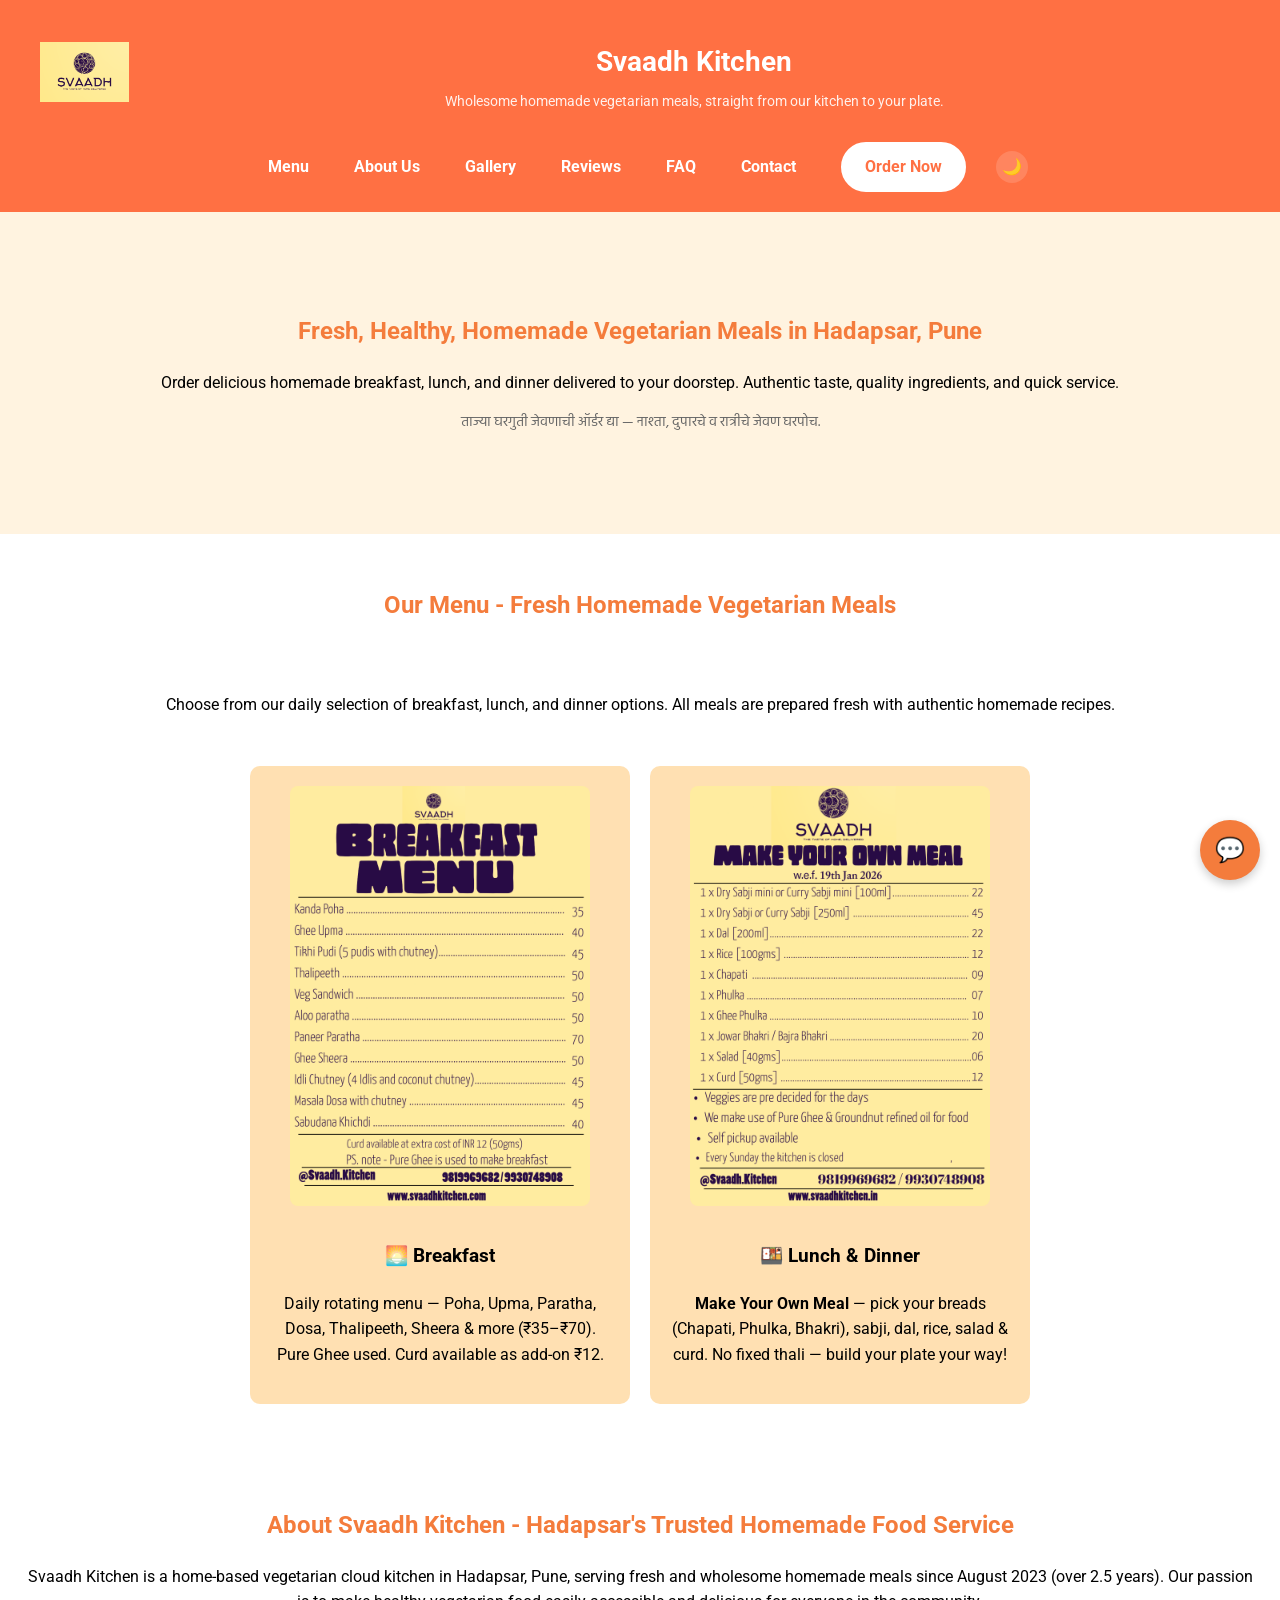
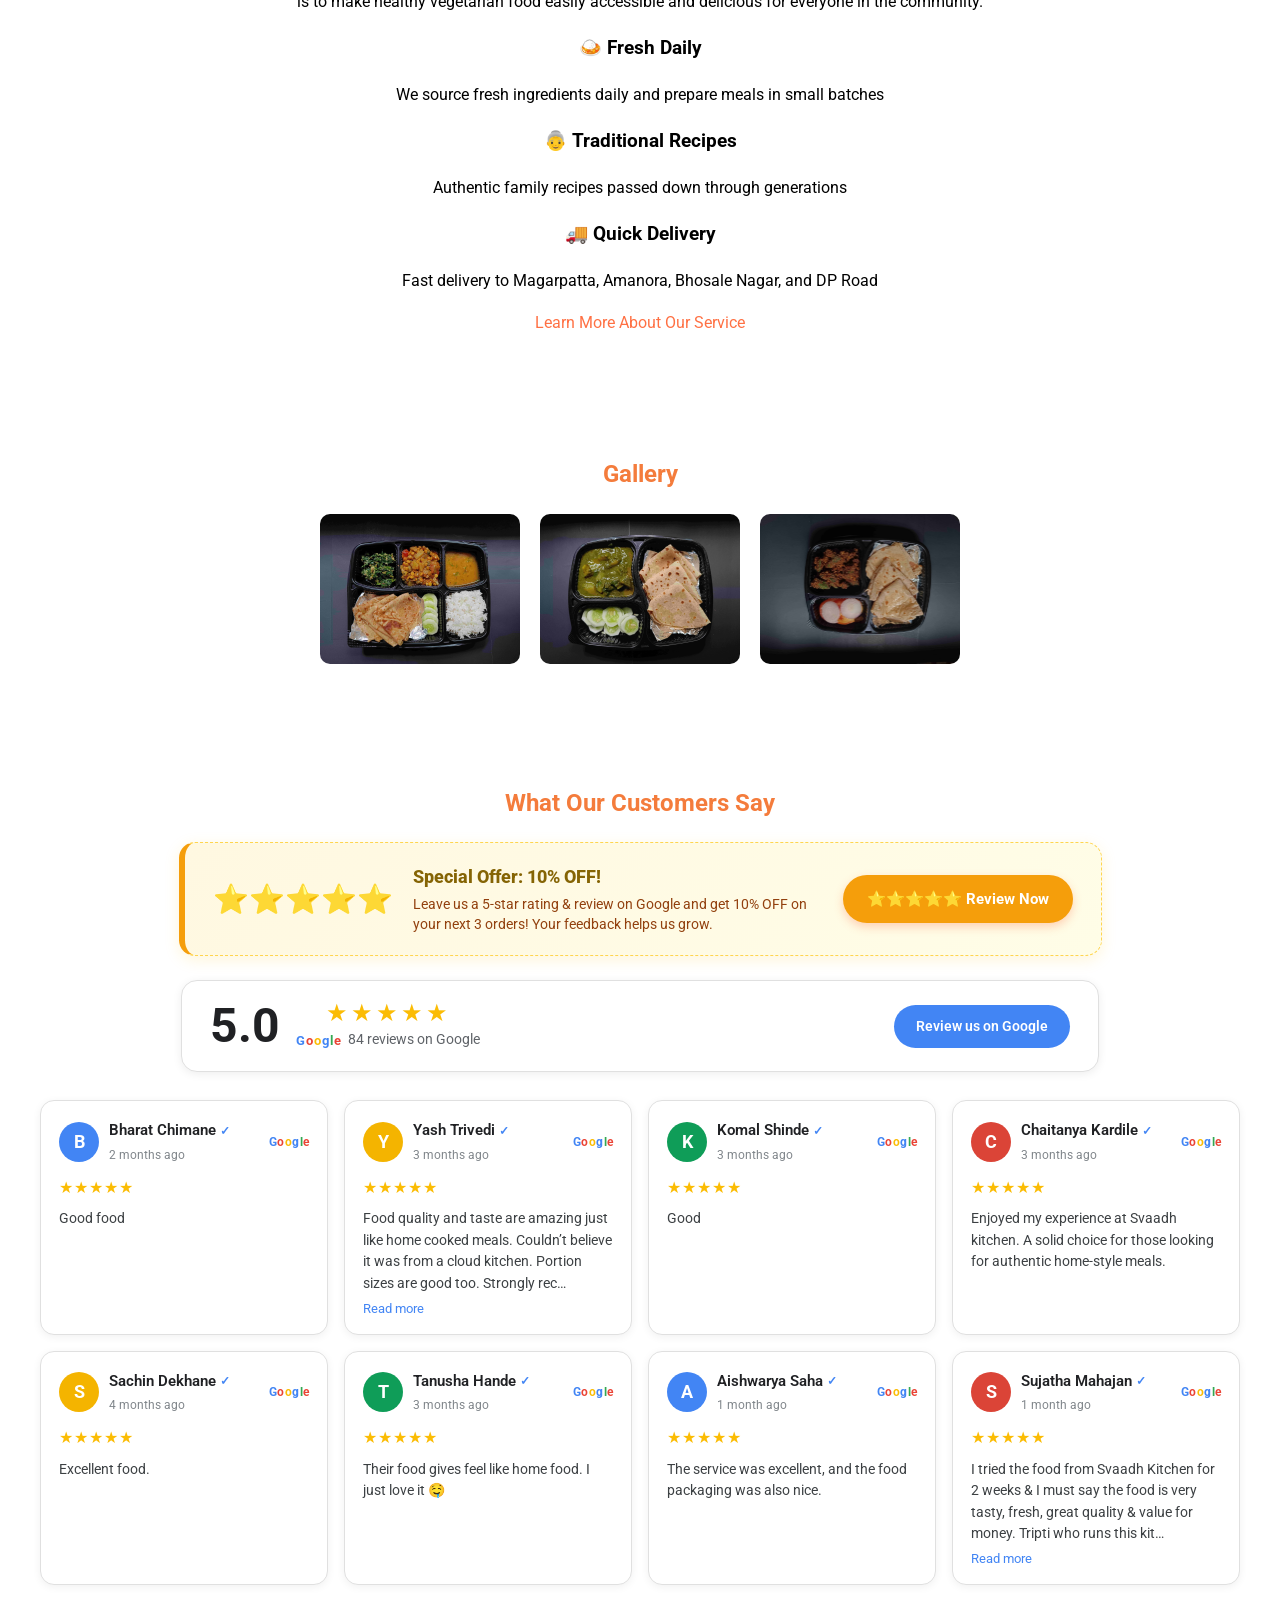
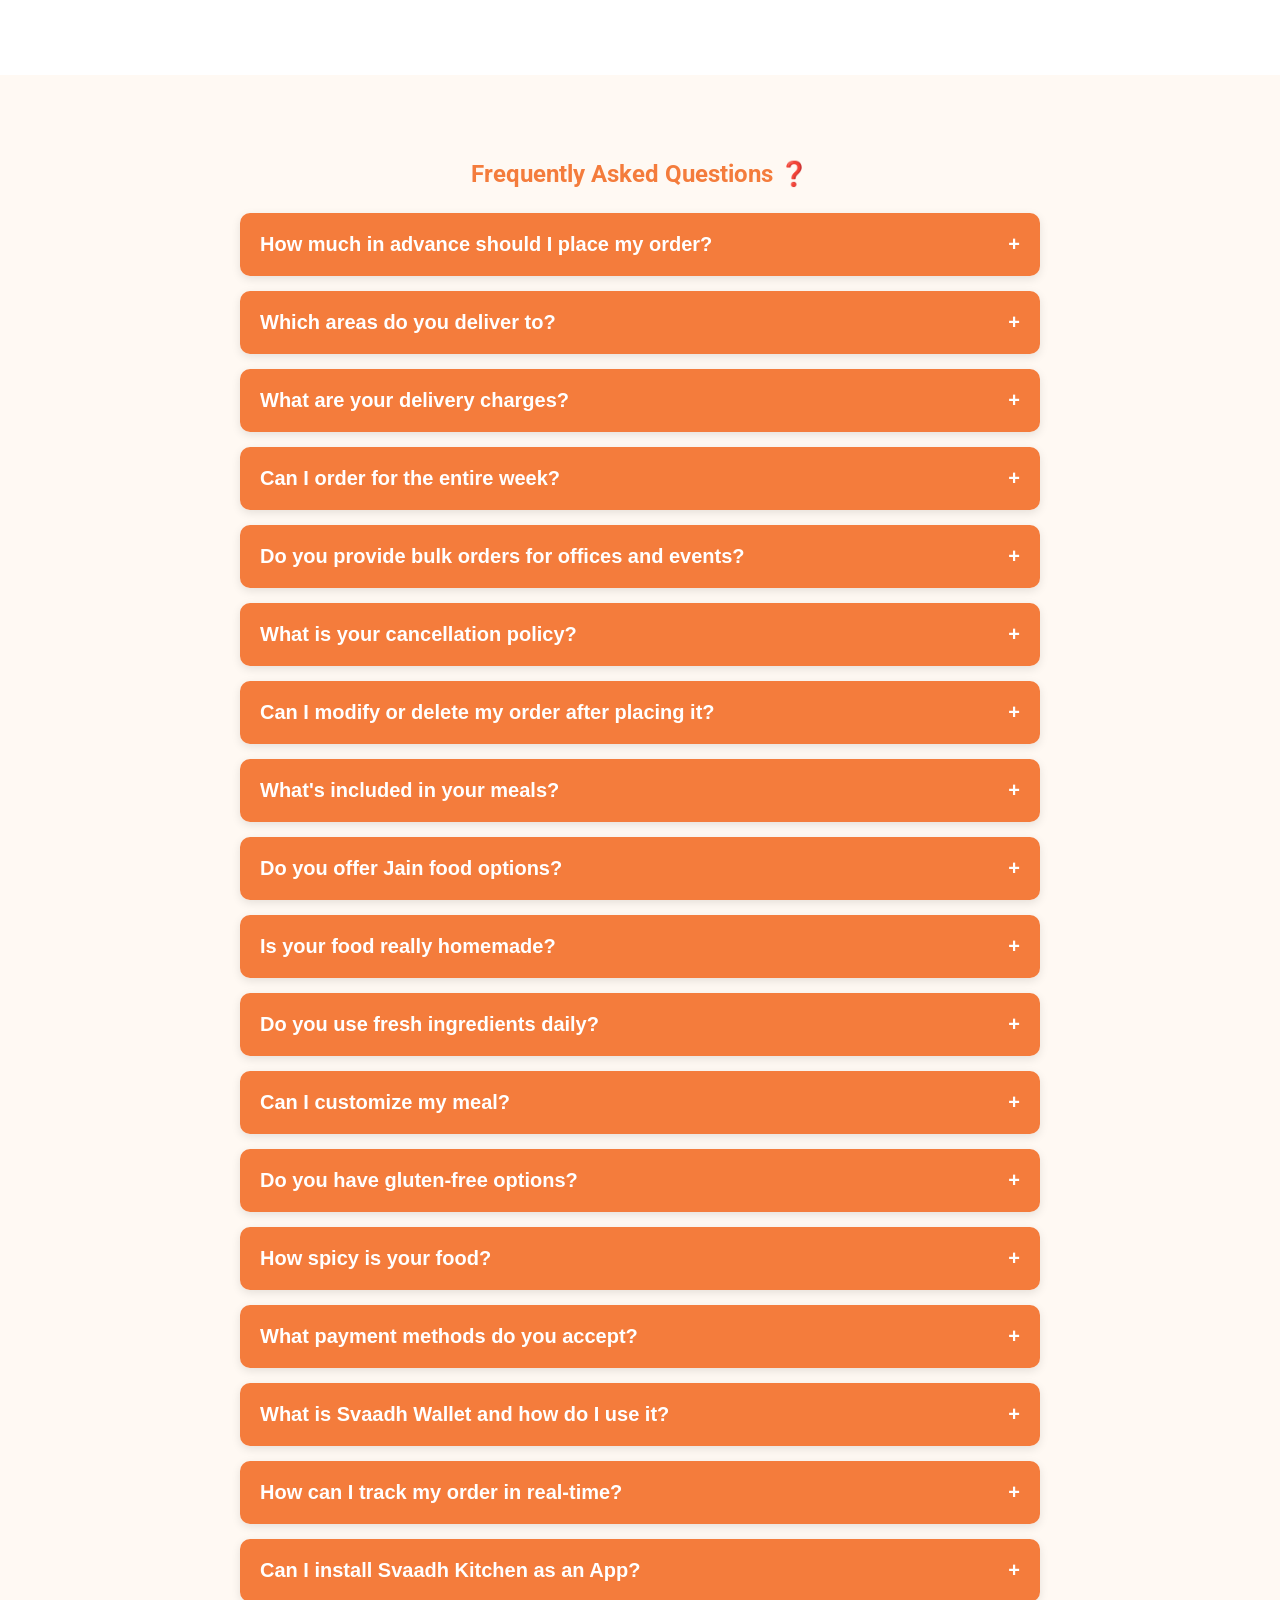
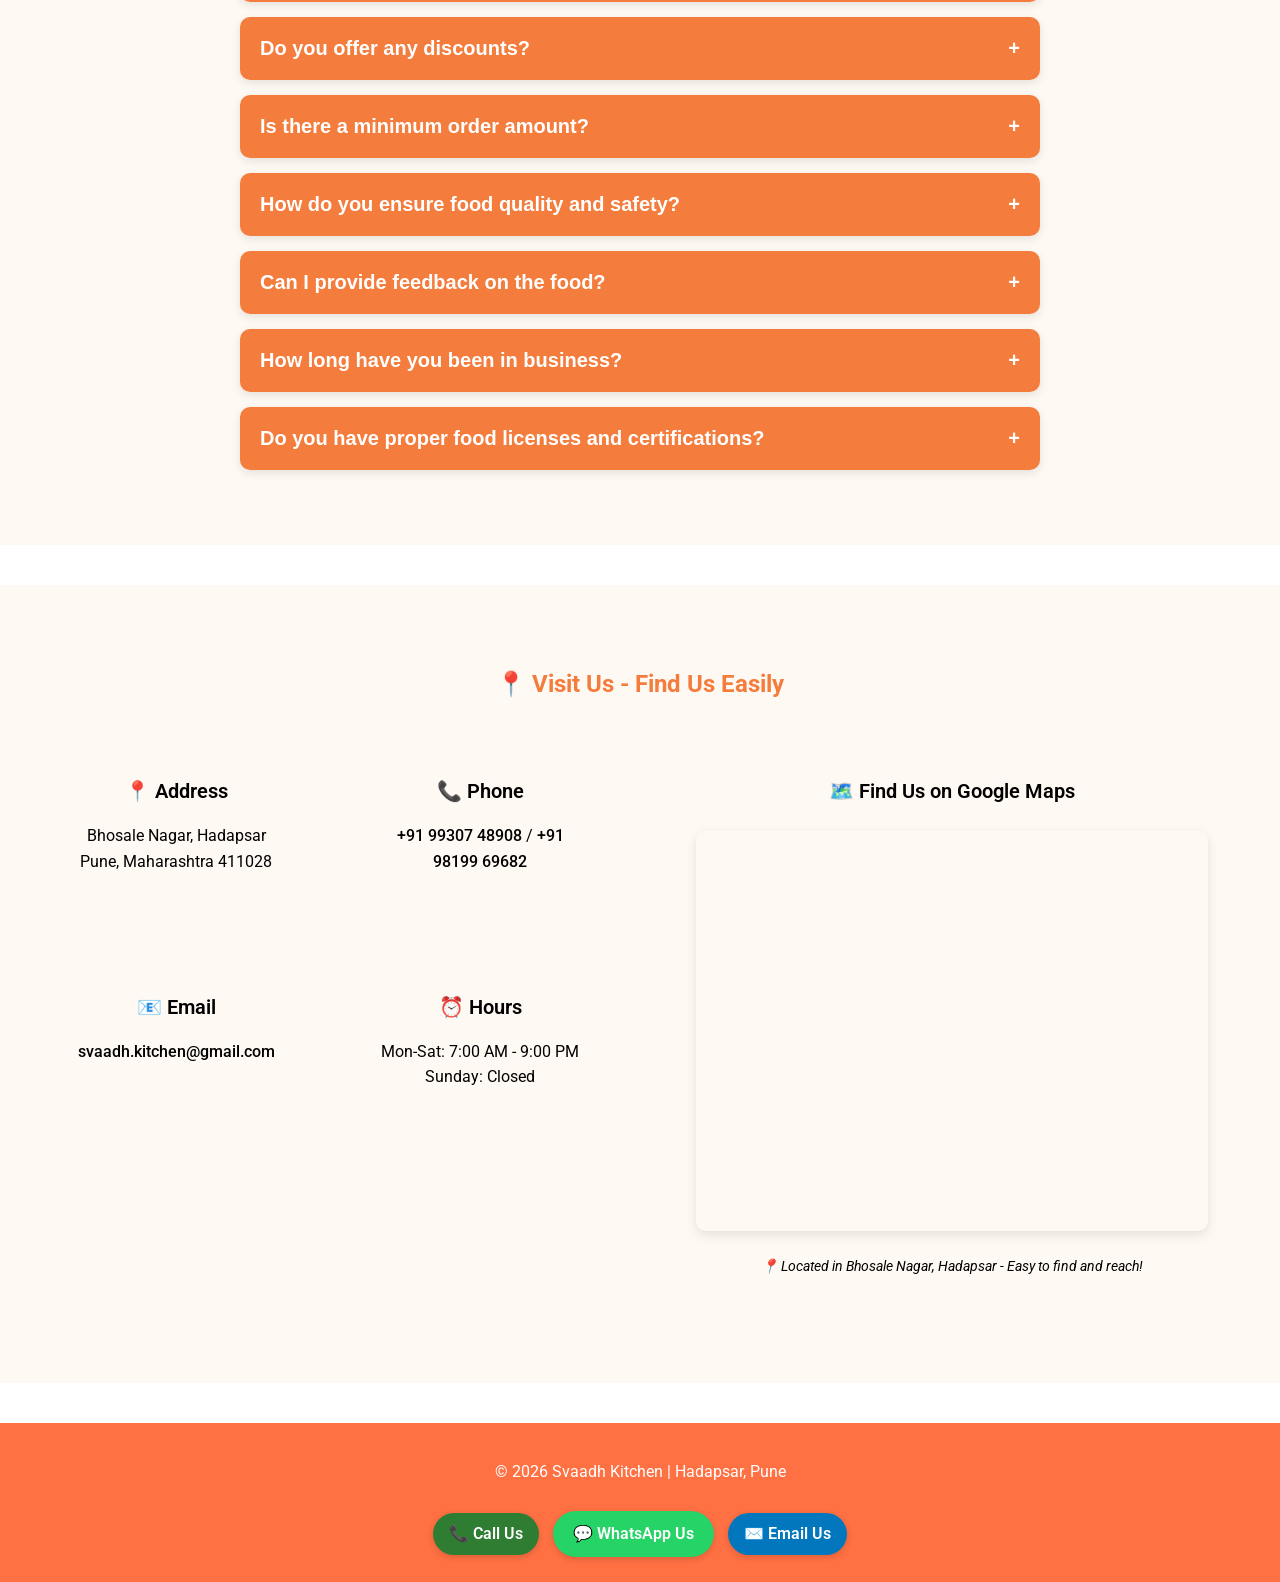
==== commit c5d2da63: "seo: full SEO overhaul — structured data, meta, sitemap, manifest, robots order.html: - Stronger tit" ====
--- a/docs/index.html
+++ b/docs/index.html
@@ -12,48 +12,48 @@
   <meta name="apple-mobile-web-app-title" content="Svaadh">
 
   <!-- SEO Meta Tags -->
-  <title>Svaadh Kitchen - Homemade Vegetarian Meals in Hadapsar, Pune | Order Online</title>
-  <meta name="description"
-    content="Order fresh homemade vegetarian meals from Svaadh Kitchen in Hadapsar, Pune. Daily breakfast, lunch, dinner delivery. Authentic homemade food with quick delivery service.">
-  <meta name="keywords"
-    content="homemade vegetarian food, cloud kitchen hadapsar, pune food delivery, tiffin service, vegetarian meals, breakfast delivery, lunch delivery, dinner delivery, svaadh kitchen, hadapsar food, pure vegetarian food, daily meal service">
+  <title>Svaadh Kitchen — Homemade Vegetarian Food Delivery in Hadapsar, Pune | Order Online</title>
+  <meta name="description" content="Svaadh Kitchen is Hadapsar's trusted homemade vegetarian cloud kitchen. Fresh daily breakfast, lunch & dinner delivered to your door. Make-your-own-meal — Chapati, Dal, Sabji, Rice à la carte. Serving Hadapsar since August 2023.">
+  <meta name="keywords" content="homemade vegetarian food hadapsar, tiffin service hadapsar pune, cloud kitchen hadapsar, daily food delivery pune, vegetarian meals hadapsar, breakfast lunch dinner delivery, svaadh kitchen hadapsar, magarpatta food delivery, amanora tiffin service, bhosale nagar food delivery, homemade tiffin pune, dal chawal chapati delivery hadapsar, pure vegetarian cloud kitchen pune">
   <meta name="author" content="Svaadh Kitchen">
   <meta name="robots" content="index, follow">
 
   <!-- Open Graph Meta Tags -->
-  <meta property="og:title" content="Svaadh Kitchen - Homemade Vegetarian Meals in Hadapsar, Pune">
-  <meta property="og:description"
-    content="Order fresh homemade vegetarian meals from Svaadh Kitchen. Daily breakfast, lunch, dinner delivery in Hadapsar, Pune.">
+  <meta property="og:title" content="Svaadh Kitchen — Homemade Vegetarian Food Delivery in Hadapsar, Pune">
+  <meta property="og:description" content="Fresh homemade vegetarian meals delivered daily in Hadapsar, Pune. Breakfast, Lunch & Dinner. Make your own meal — no fixed thali. Serving since 2023.">
   <meta property="og:image" content="https://www.svaadhkitchen.in/images/svaadh-kitchen-hero.PNG">
-  <meta property="og:url" content="https://www.svaadhkitchen.in">
+  <meta property="og:image:width" content="1200">
+  <meta property="og:image:height" content="630">
+  <meta property="og:url" content="https://www.svaadhkitchen.in/">
   <meta property="og:type" content="website">
   <meta property="og:site_name" content="Svaadh Kitchen">
+  <meta property="og:locale" content="en_IN">
 
   <!-- Twitter Card Meta Tags -->
   <meta name="twitter:card" content="summary_large_image">
-  <meta name="twitter:title" content="Svaadh Kitchen - Homemade Vegetarian Meals">
-  <meta name="twitter:description"
-    content="Order fresh homemade vegetarian meals from Svaadh Kitchen in Hadapsar, Pune.">
+  <meta name="twitter:title" content="Svaadh Kitchen — Homemade Vegetarian Food Delivery Hadapsar Pune">
+  <meta name="twitter:description" content="Fresh homemade food delivered daily in Hadapsar, Pune. Breakfast, Lunch & Dinner. Build your own meal. Serving since August 2023.">
   <meta name="twitter:image" content="https://www.svaadhkitchen.in/images/svaadh-kitchen-hero.PNG">
 
   <!-- Canonical URL -->
-  <link rel="canonical" href="https://www.svaadhkitchen.in">
+  <link rel="canonical" href="https://www.svaadhkitchen.in/">
 
   <!-- Favicon -->
   <link rel="icon" type="image/x-icon" href="images/svaadh-kitchen-hero.PNG">
   <link rel="shortcut icon" href="images/svaadh-kitchen-hero.PNG">
   <link rel="apple-touch-icon" href="images/svaadh-kitchen-hero.PNG">
 
-  <!-- Structured Data -->
+  <!-- Structured Data: FoodEstablishment -->
   <script type="application/ld+json">
   {
     "@context": "https://schema.org",
     "@type": "FoodEstablishment",
     "name": "Svaadh Kitchen",
-    "description": "Homemade vegetarian cloud kitchen in Hadapsar, Pune serving fresh breakfast, lunch, and dinner",
+    "description": "Homemade vegetarian cloud kitchen in Hadapsar, Pune. Fresh breakfast, lunch and dinner delivered daily. Make-your-own-meal model — no fixed thali. Serving Hadapsar since August 2023.",
     "url": "https://www.svaadhkitchen.in",
-    "telephone": "+919930748908, +919819969682",
+    "telephone": ["+919930748908", "+919819969682"],
     "email": "svaadh.kitchen@gmail.com",
+    "image": "https://www.svaadhkitchen.in/images/svaadh-kitchen-hero.PNG",
     "address": {
       "@type": "PostalAddress",
       "streetAddress": "Bhosale Nagar",
@@ -67,12 +67,17 @@
       "latitude": "18.5089",
       "longitude": "73.9260"
     },
-    "servesCuisine": ["Vegetarian", "Indian", "Maharashtrian", "North Indian"],
+    "servesCuisine": ["Vegetarian", "Indian", "Maharashtrian", "North Indian", "Jain"],
     "priceRange": "₹",
     "currenciesAccepted": "INR",
-    "paymentAccepted": "UPI",
+    "paymentAccepted": "UPI, Prepaid Wallet, On Account",
     "openingHours": "Mo-Sa 07:00-21:00",
-    "image": "https://www.svaadhkitchen.in/images/svaadh-kitchen-hero.PNG",
+    "foundingDate": "2023-08",
+    "areaServed": [
+      "Bhosale Nagar", "Magarpatta", "Amanora", "DP Road", "Triveni Nagar",
+      "Malwadi", "Kirtane Baug", "Tupe Patil Road", "BG Shirke Road",
+      "Vaiduwadi", "Vihar Chowk", "Mandai", "Gadital", "Hadapsar", "Pune"
+    ],
     "sameAs": [
       "https://zomato.com/pune/svaadh-kitchen"
     ],
@@ -108,69 +113,93 @@
 
   <!-- Structured Data: FAQPage (enables rich FAQ snippets in Google) -->
   <script type="application/ld+json">
-  {
-    "@context": "https://schema.org",
-    "@type": "FAQPage",
-    "mainEntity": [
-      {
-        "@type": "Question",
-        "name": "How much in advance should I place my order?",
-        "acceptedAnswer": {
-          "@type": "Answer",
-          "text": "Place orders before these cutoff times: Breakfast before 7:00 AM, Lunch before 9:30 AM, and Dinner before 5:00 PM."
-        }
-      },
-      {
-        "@type": "Question",
-        "name": "Which areas do you deliver to?",
-        "acceptedAnswer": {
-          "@type": "Answer",
-          "text": "We deliver exclusively to 15 areas in Hadapsar: Bhosale Nagar, Magarpatta, Amanora, DP Road, Triveni Nagar, Malwadi, SadeSatraNali, Kirtane Baug, Tupe Patil Road, BG Shirke Road, Vaiduwadi (till Yash Honda), Pune-Solapur Road (till Gadital), Vihar Chowk, Mandai, and Gadital. Free delivery for Bhosale Nagar and Triveni Nagar."
-        }
-      },
-      {
-        "@type": "Question",
-        "name": "What are your delivery charges?",
-        "acceptedAnswer": {
-          "@type": "Answer",
-          "text": "Free delivery for orders above ₹100. For orders below ₹100, a nominal delivery charge of ₹10 applies."
-        }
-      },
-      {
-        "@type": "Question",
-        "name": "What's included in your meals?",
-        "acceptedAnswer": {
-          "@type": "Answer",
-          "text": "Make Your Own Meal model — pick Dal ₹22, Sabji Mini ₹22 or Full ₹45, Rice ₹12, Chapati ₹9 or Ghee Phulka ₹10, Salad ₹6, Curd ₹12. Mix and match!"
-        }
-      },
-      {
-        "@type": "Question",
-        "name": "What payment methods do you accept?",
-        "acceptedAnswer": {
-          "@type": "Answer",
-          "text": "We accept UPI payments and Svaadh Wallet credits. We also offer a Prepaid Wallet Billing system for regular customers to auto-deduct per order."
-        }
-      },
-      {
-        "@type": "Question",
-        "name": "Can I edit or delete my order after placing it?",
-        "acceptedAnswer": {
-          "@type": "Answer",
-          "text": "Directly editing an order is not possible. If you need to make changes before the cutoff time, please delete your existing order through the 'Upcoming Orders' dashboard and place a new one."
-        }
-      },
-      {
-        "@type": "Question",
-        "name": "Do you offer any discounts?",
-        "acceptedAnswer": {
-          "@type": "Answer",
-          "text": "5% discount on orders above ₹300 and 7.5% discount on orders above ₹450. Discounts are applied automatically."
-        }
-      }
-    ]
-  }
-  </script>
+{
+  "@context": "https://schema.org",
+  "@type": "FAQPage",
+  "mainEntity": [
+    {
+      "@type": "Question",
+      "name": "How do I order from Svaadh Kitchen?",
+      "acceptedAnswer": {
+        "@type": "Answer",
+        "text": "Visit svaadhkitchen.in/order.html, enter your phone number, add your delivery address, pick your dates, choose your meals à la carte (Breakfast, Lunch, Dinner), and pay via UPI or Svaadh Wallet. No app download needed."
+      }
+    },
+    {
+      "@type": "Question",
+      "name": "What are the order cutoff times?",
+      "acceptedAnswer": {
+        "@type": "Answer",
+        "text": "Breakfast orders must be placed before 7:00 AM, Lunch before 9:30 AM, and Dinner before 5:00 PM."
+      }
+    },
+    {
+      "@type": "Question",
+      "name": "Which areas in Hadapsar do you deliver to?",
+      "acceptedAnswer": {
+        "@type": "Answer",
+        "text": "We deliver to 15 areas in Hadapsar: Bhosale Nagar (free delivery), Triveni Nagar (free delivery), Magarpatta, Amanora, DP Road, Malwadi, SadeSatraNali, Kirtane Baug, Tupe Patil Road, BG Shirke Road, Vaiduwadi (till Yash Honda), Pune-Solapur Road (till Gadital), Vihar Chowk, Mandai, and Gadital. Self Pickup is also available free of charge."
+      }
+    },
+    {
+      "@type": "Question",
+      "name": "What are your delivery charges?",
+      "acceptedAnswer": {
+        "@type": "Answer",
+        "text": "Delivery is free for orders above ₹100. A nominal charge of ₹10 applies for orders below ₹100. Bhosale Nagar and Triveni Nagar always have free delivery."
+      }
+    },
+    {
+      "@type": "Question",
+      "name": "What meals and items are available?",
+      "acceptedAnswer": {
+        "@type": "Answer",
+        "text": "We offer a Make-Your-Own-Meal system — no fixed thali. Lunch and Dinner: Chapati ₹9, Ghee Phulka ₹10, Jowar Bhakri ₹20, Bajra Bhakri ₹20, Dry Sabji Mini ₹22, Dry Sabji Full ₹45, Curry Sabji Mini ₹22, Curry Sabji Full ₹45, Dal ₹22, Rice ₹12, Salad ₹6, Curd ₹12. Breakfast rotates daily — Kanda Poha, Upma, Sabudana Khichdi, Sheera and more."
+      }
+    },
+    {
+      "@type": "Question",
+      "name": "What payment methods are accepted?",
+      "acceptedAnswer": {
+        "@type": "Answer",
+        "text": "We accept UPI payments and Svaadh Wallet (prepaid credits for 1-tap instant ordering). Regular customers can also use On Account billing with daily, weekly, or monthly settlement."
+      }
+    },
+    {
+      "@type": "Question",
+      "name": "What is Svaadh Wallet?",
+      "acceptedAnswer": {
+        "@type": "Answer",
+        "text": "Svaadh Wallet is a prepaid credit system. Load a minimum of ₹100 via UPI and your balance auto-deducts with each order — no need to scan a QR every time. Your balance is always visible on the order page."
+      }
+    },
+    {
+      "@type": "Question",
+      "name": "Do you offer discounts?",
+      "acceptedAnswer": {
+        "@type": "Answer",
+        "text": "Yes — 5% discount on orders above ₹300 and 7.5% discount on orders above ₹450. Discounts apply automatically. Earn an extra 10% off your next order by leaving a 5-star Google review."
+      }
+    },
+    {
+      "@type": "Question",
+      "name": "Can I track my delivery in real time?",
+      "acceptedAnswer": {
+        "@type": "Answer",
+        "text": "Yes. Open the Manage Orders section on our website. Once our driver marks your order as dispatched, the status changes to Out for Delivery."
+      }
+    },
+    {
+      "@type": "Question",
+      "name": "Can I cancel or modify my order?",
+      "acceptedAnswer": {
+        "@type": "Answer",
+        "text": "You can cancel before the cutoff time (Breakfast: 7 AM, Lunch: 9:30 AM, Dinner: 5 PM) through the Manage Orders section. Editing is not available — delete and re-place with changes instead."
+      }
+    }
+  ]
+}
+</script>
 
   <link rel="stylesheet" href="chat.css">
   <link href="https://fonts.googleapis.com/css2?family=Roboto:wght@400;700&family=Hind:wght@400;500;600&display=swap" rel="stylesheet">
@@ -722,9 +751,7 @@
           <span>+</span>
         </button>
         <div class="faq-answer">
-          We accept <strong>Svaadh Wallet (Prepaid Credits)</strong>, <strong>UPI payments</strong>, and 
-          UPI or Svaadh Wallet. Our Svaadh Wallet is the fastest way to order with one tap! UPI
-          details are shared during the order checkout process.
+          We accept <strong>UPI payments</strong>, <strong>Svaadh Wallet</strong> (prepaid credits for 1-tap instant ordering), and <strong>On Account</strong> billing for regular customers (settle daily, weekly, or monthly). UPI details are shown at checkout.
         </div>
       </div>
 
@@ -734,9 +761,7 @@
           <span>+</span>
         </button>
         <div class="faq-answer">
-          Svaadh Wallet is a prepaid system that lets you load credits (min ₹100 via UPI) for <strong>1-tap instant ordering</strong>. 
-          Once loaded, you don't need to pay per order. Your balance is always visible at the top-right corner from Step 2 of the order form.
-          To add funds, just click the Wallet chip on the order page or use the "View/Edit upcoming orders" dashboard.
+          Svaadh Wallet is a prepaid credit system. Load a minimum of <strong>₹100 via UPI</strong> and your balance auto-deducts with each order — no need to scan a QR code every time. Your balance is always visible at the top-right of the order form from Step 2 onwards. To add funds, tap the Wallet balance chip on the order page.
         </div>
       </div>
 
@@ -815,9 +840,7 @@
           <span>+</span>
         </button>
         <div class="faq-answer">
-          We've been proudly serving the Hadapsar community since <strong>August 2023</strong> (over 2.5 years). What started as a small home
-          kitchen has grown into a trusted cloud kitchen, thanks to our wonderful customers who appreciate authentic
-          homemade food.
+          We've been proudly serving the Hadapsar community since <strong>August 2023</strong>. What started as a small home kitchen has grown into a trusted cloud kitchen serving 15 areas across Hadapsar, thanks to our wonderful customers who love authentic homemade food.
         </div>
       </div>
 
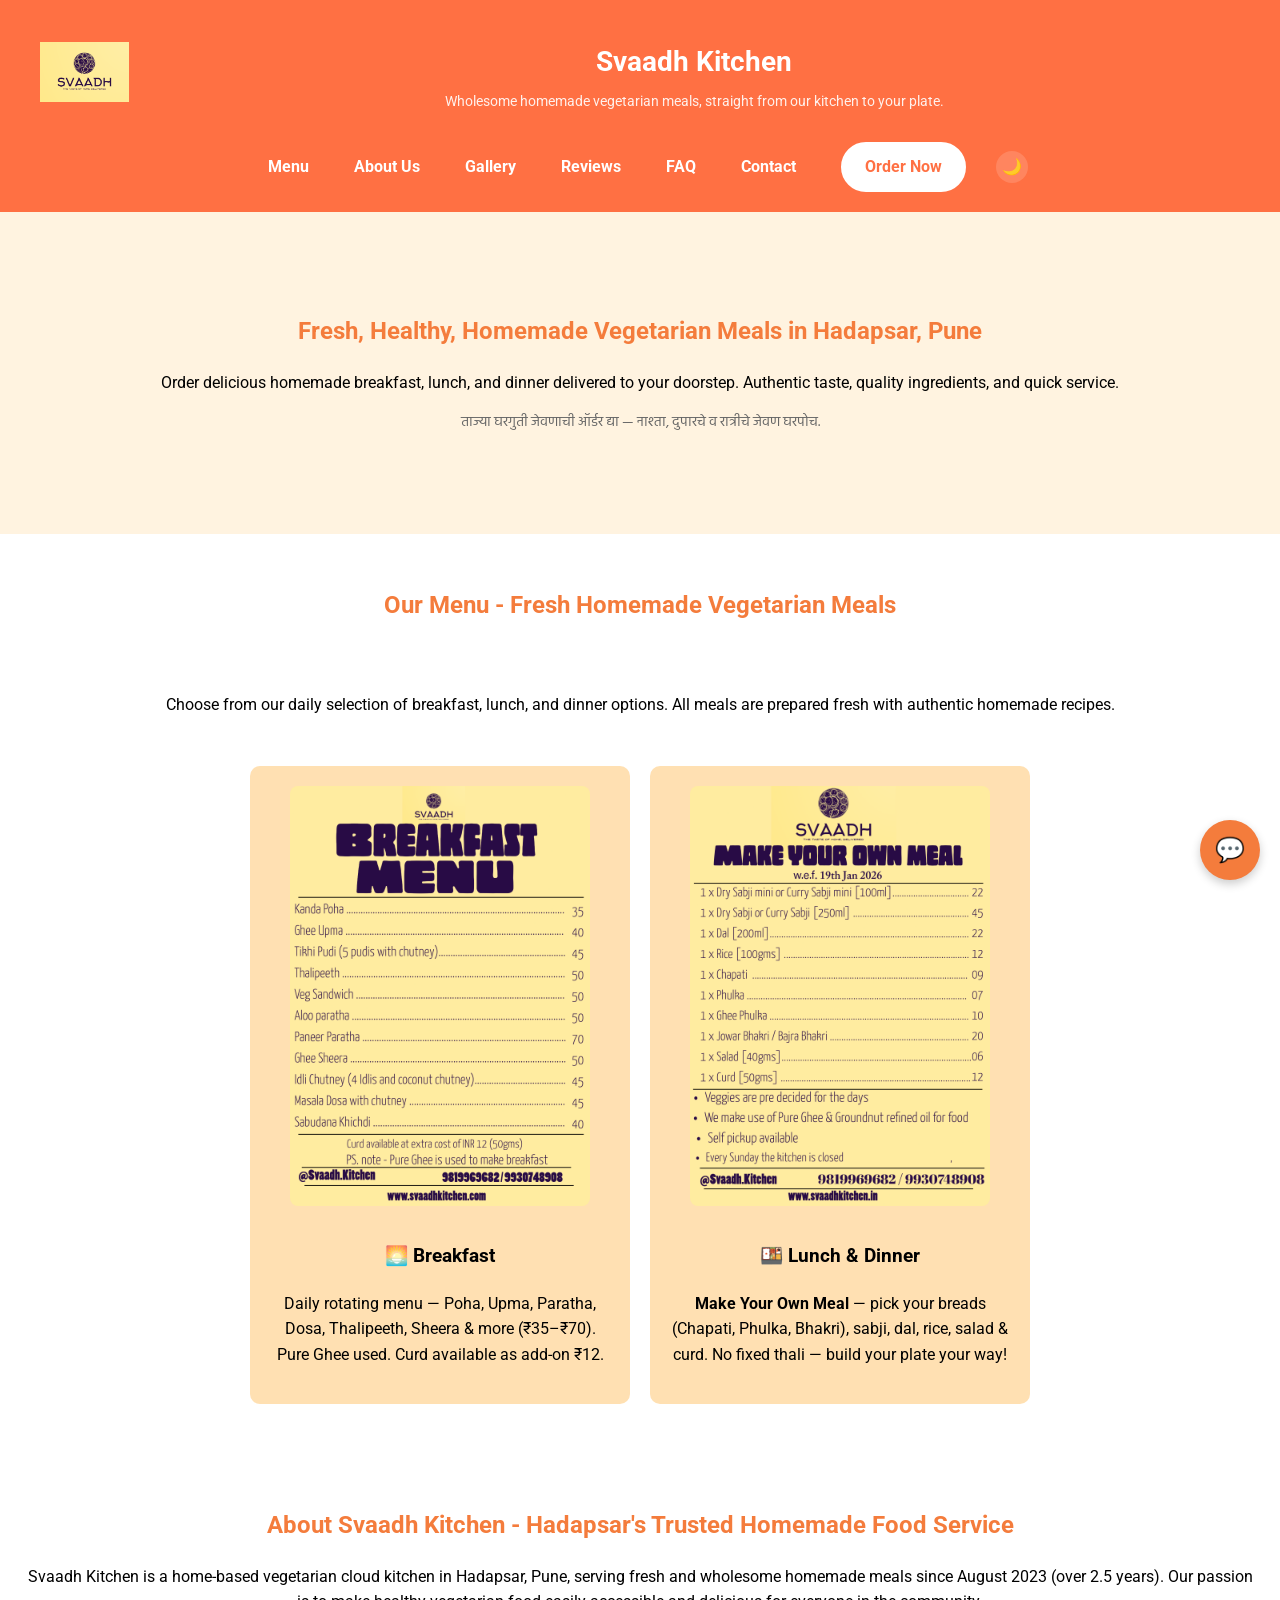
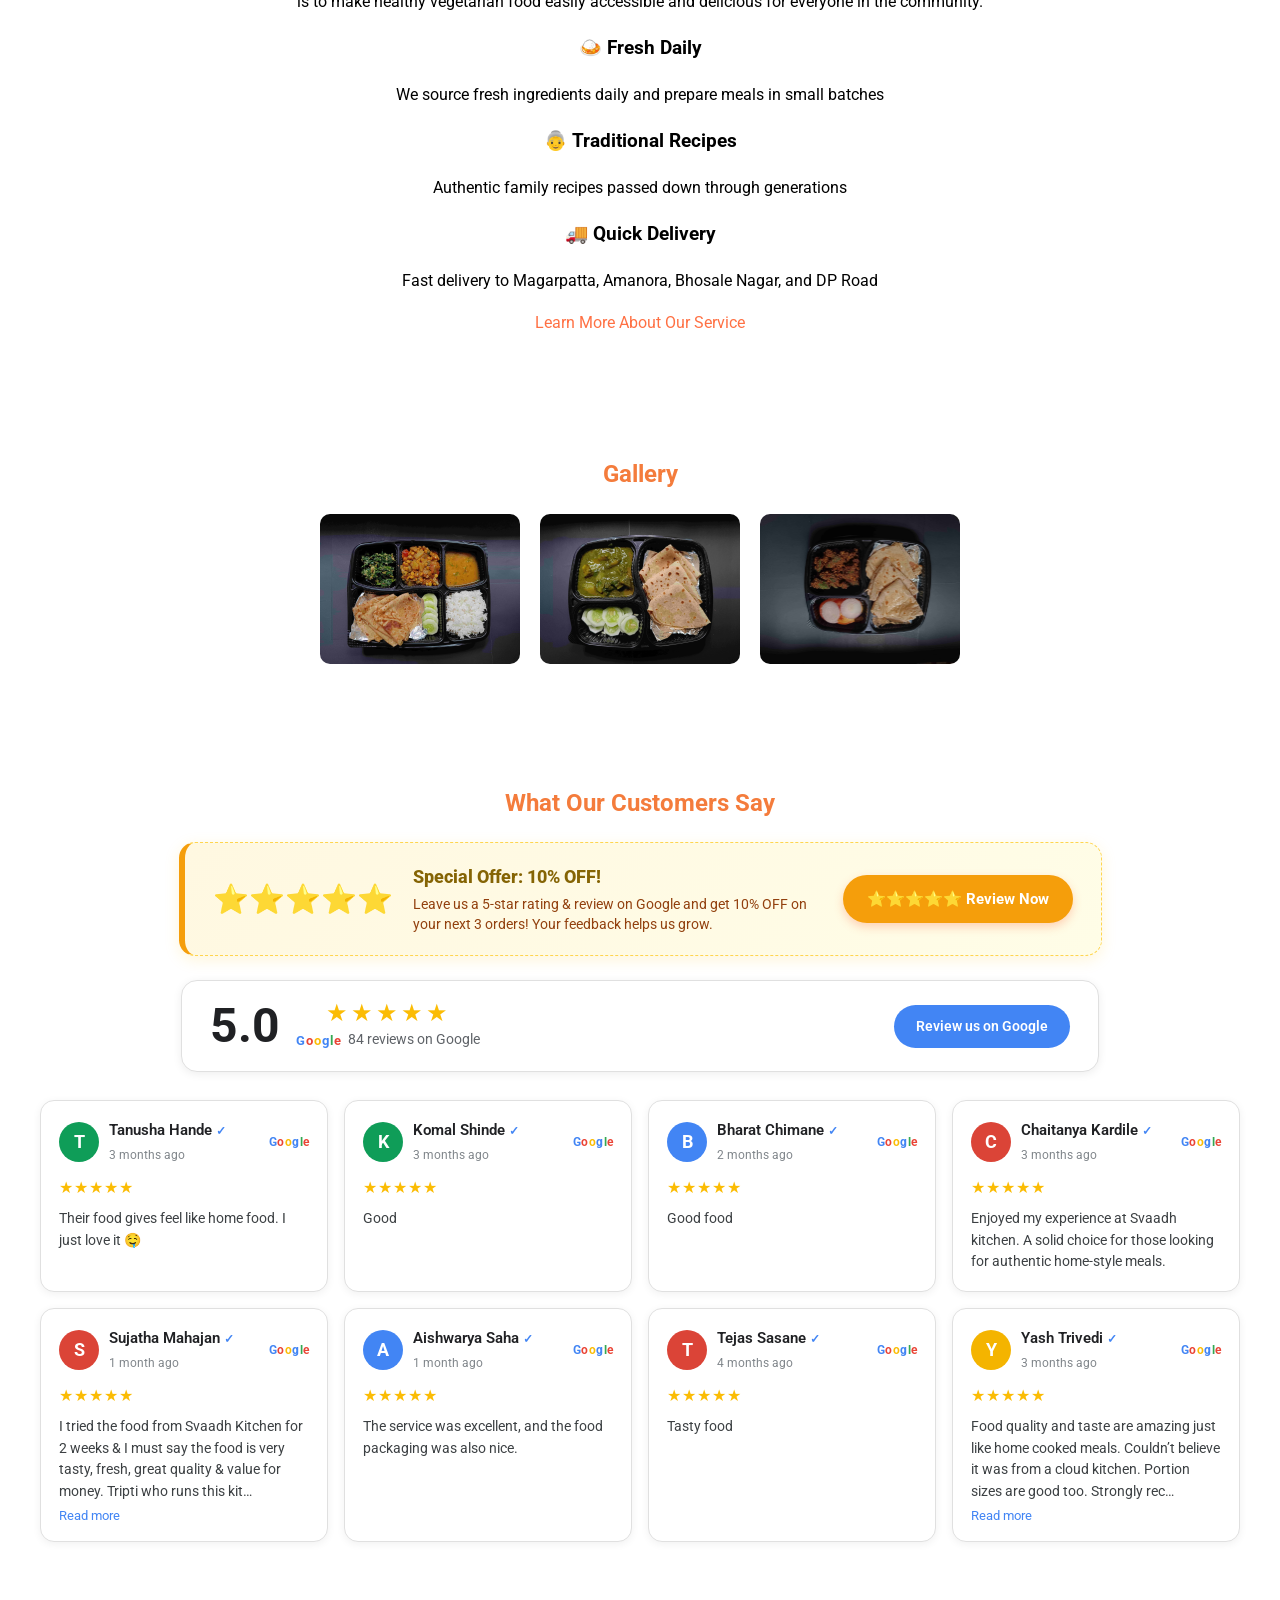
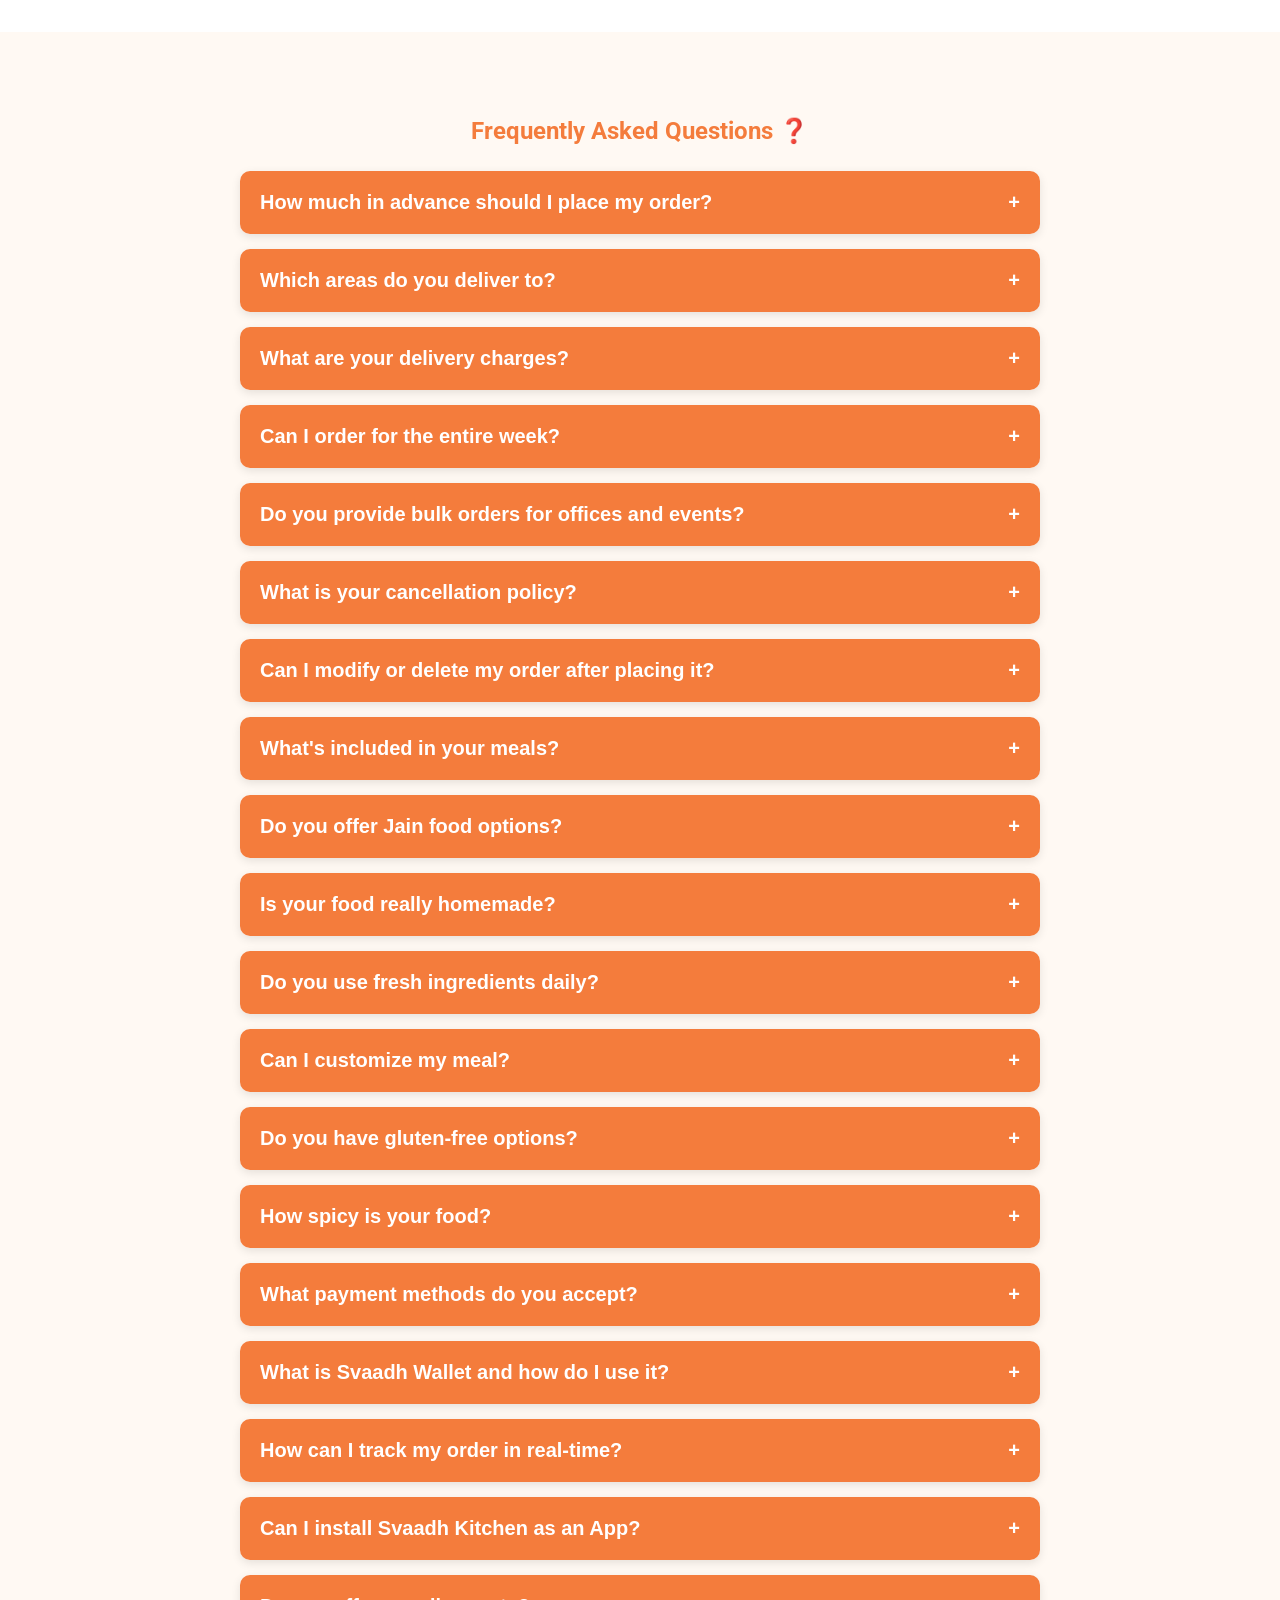
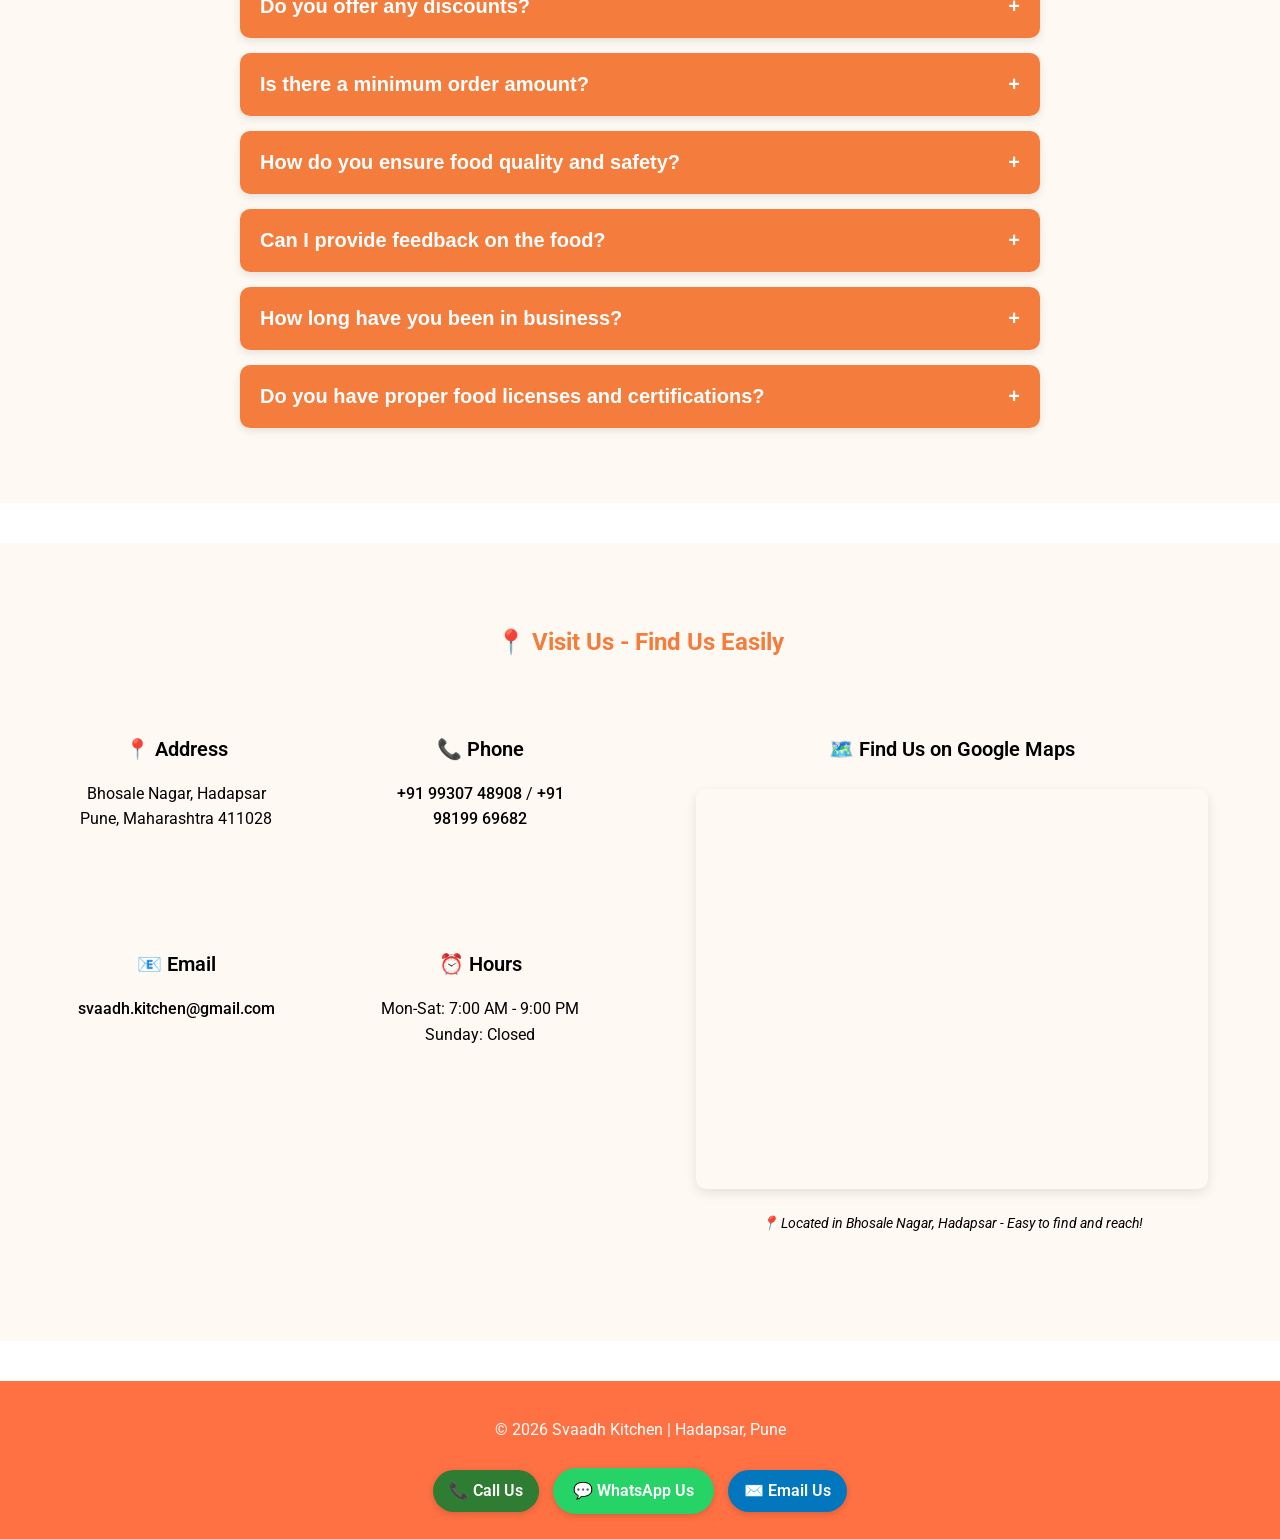
==== commit 49ac28dc: "STYLE: Apply plum brand color theme matching logo Replace bright red (#e74c3c, #c0392b) with deep pl" ====
--- a/docs/index.html
+++ b/docs/index.html
@@ -6,7 +6,7 @@
   <meta name="viewport" content="width=device-width, initial-scale=1.0">
   <!-- PWA & Mobile Web App settings -->
   <link rel="manifest" href="manifest.json">
-  <meta name="theme-color" content="#e74c3c">
+  <meta name="theme-color" content="#2D1A5E">
   <meta name="apple-mobile-web-app-capable" content="yes">
   <meta name="apple-mobile-web-app-status-bar-style" content="black-translucent">
   <meta name="apple-mobile-web-app-title" content="Svaadh">
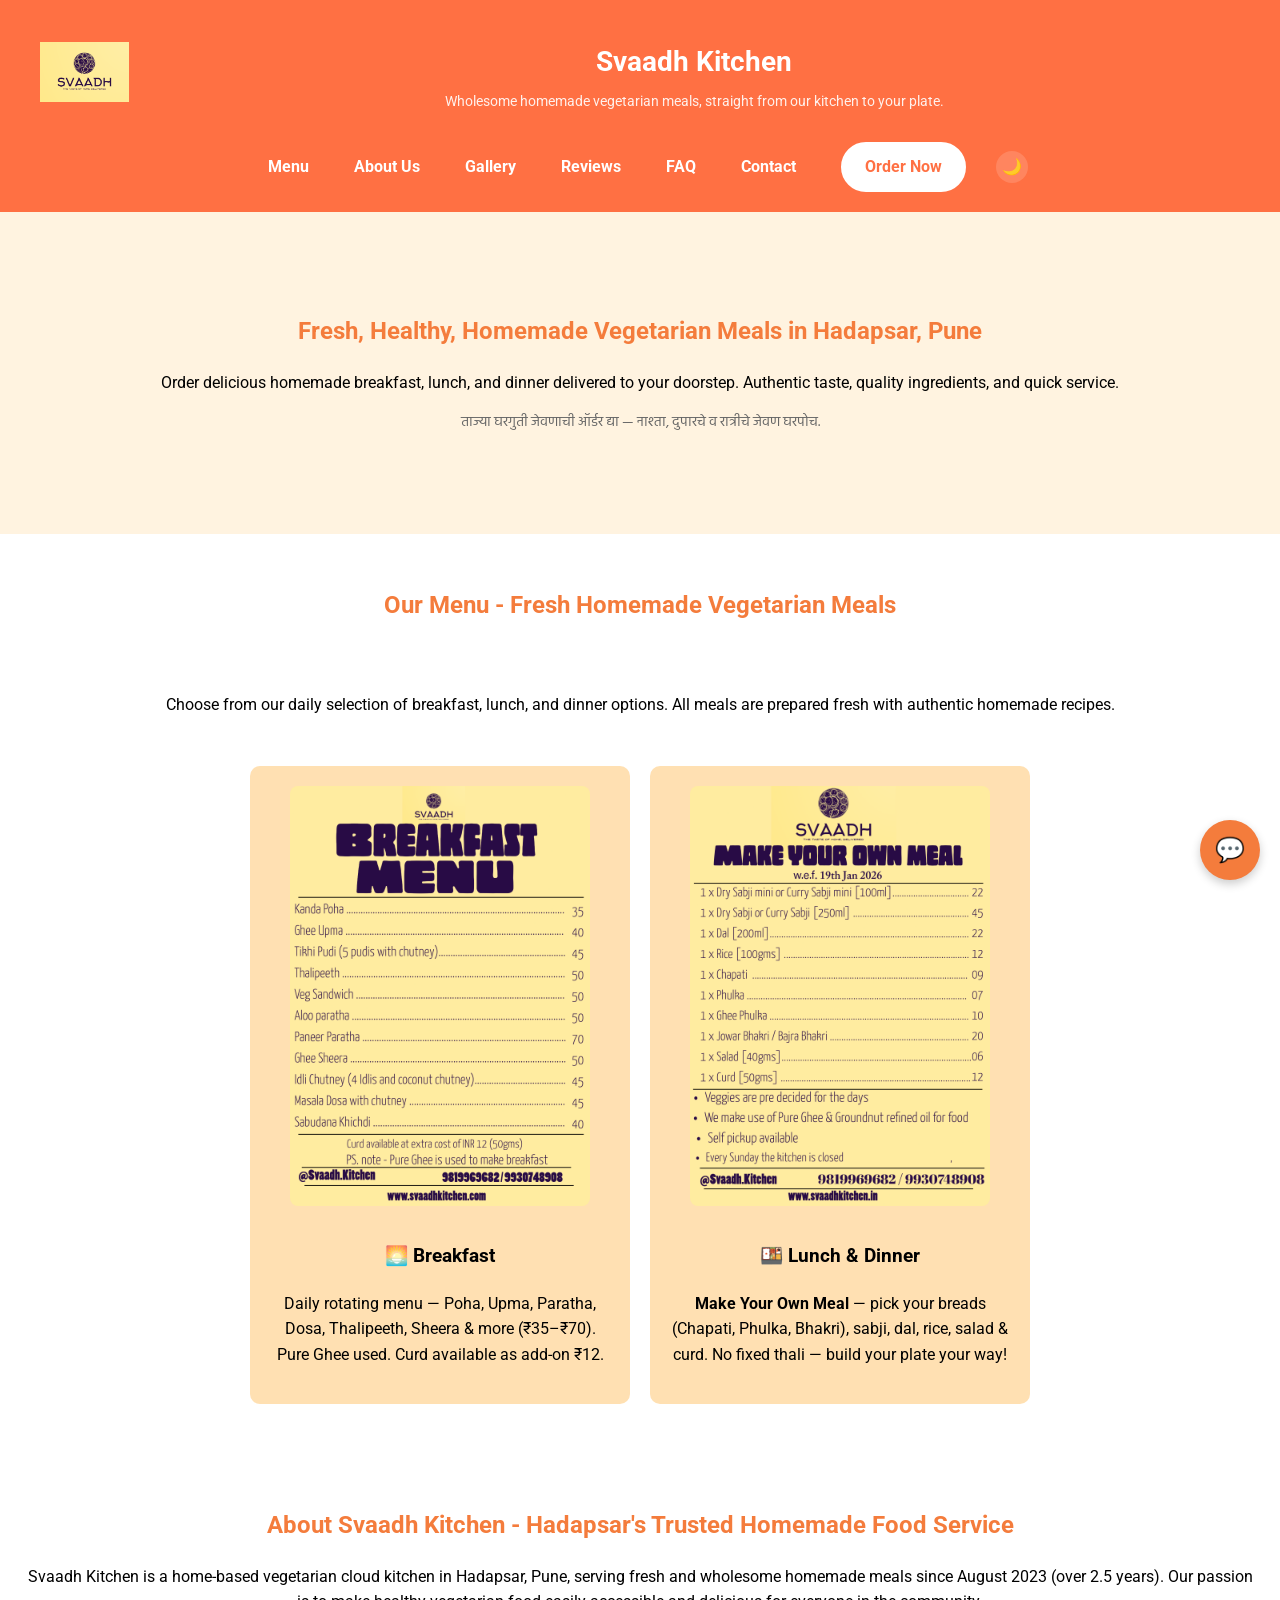
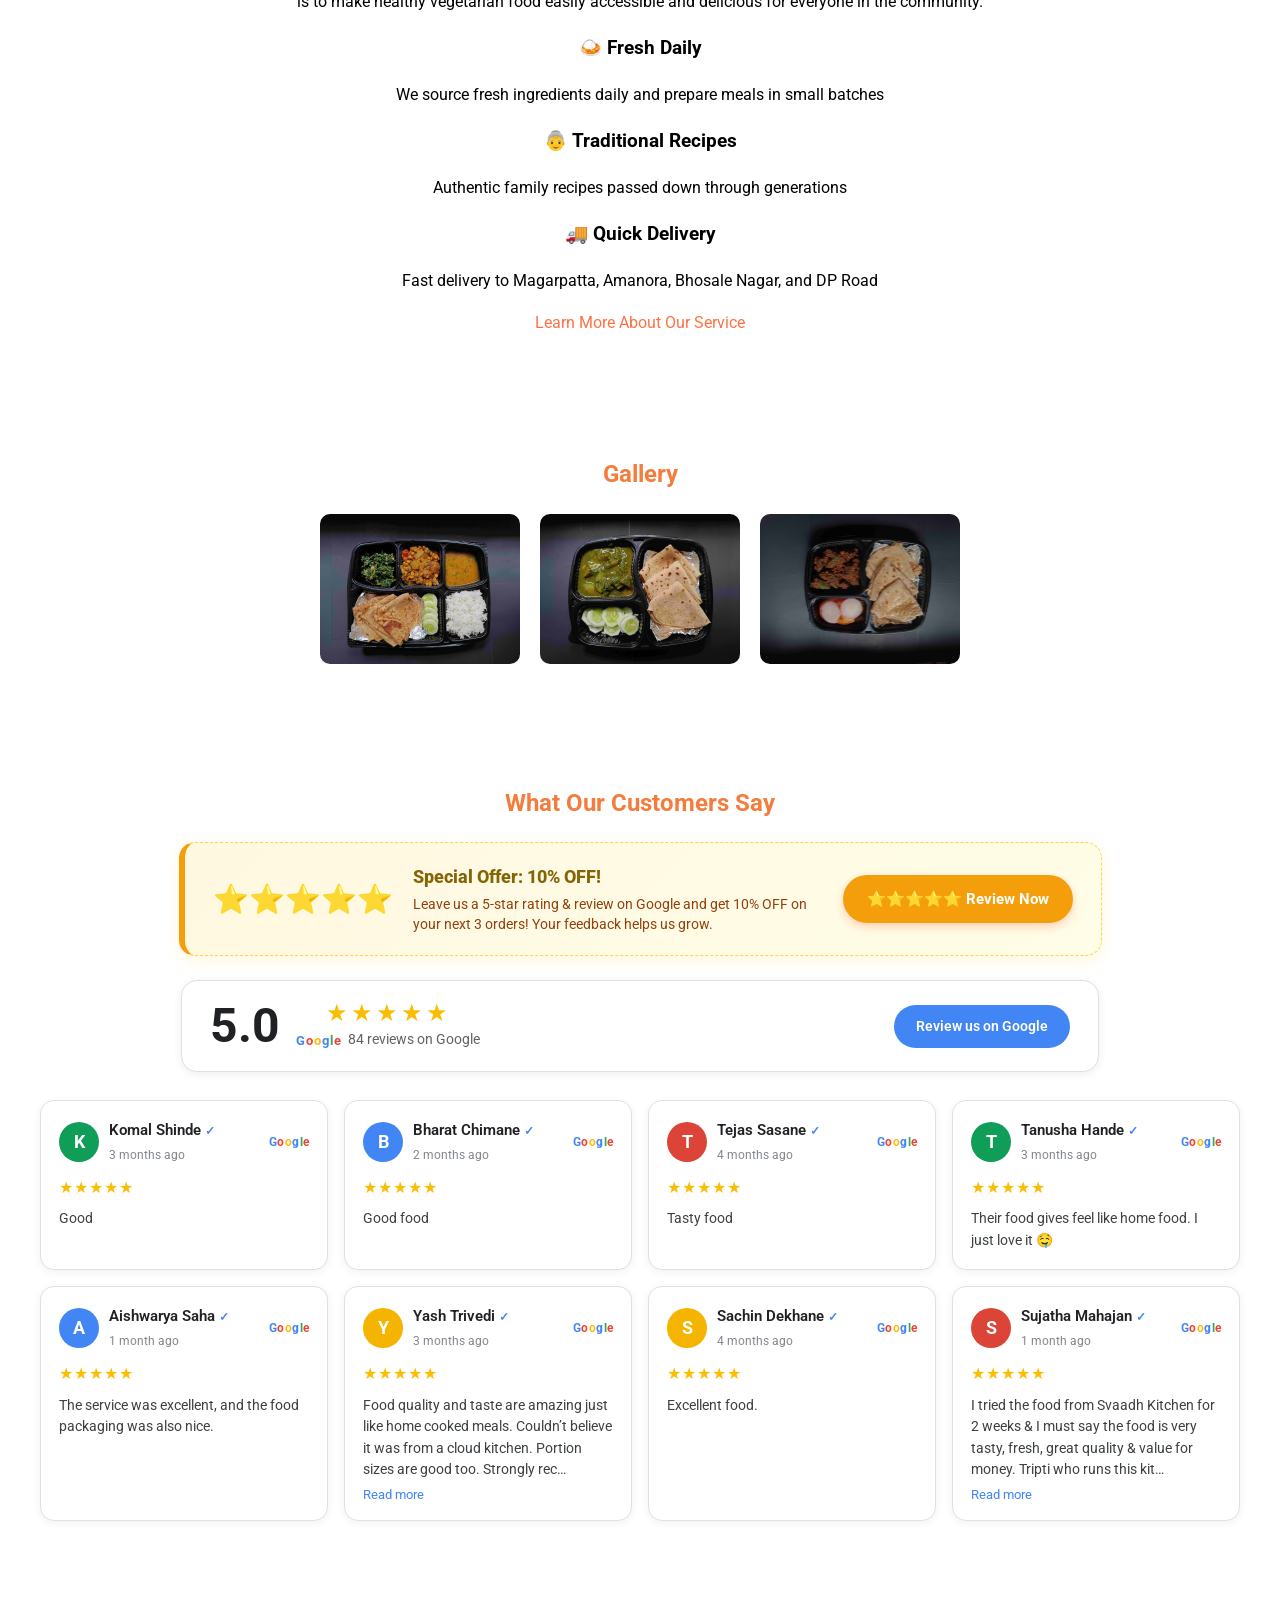
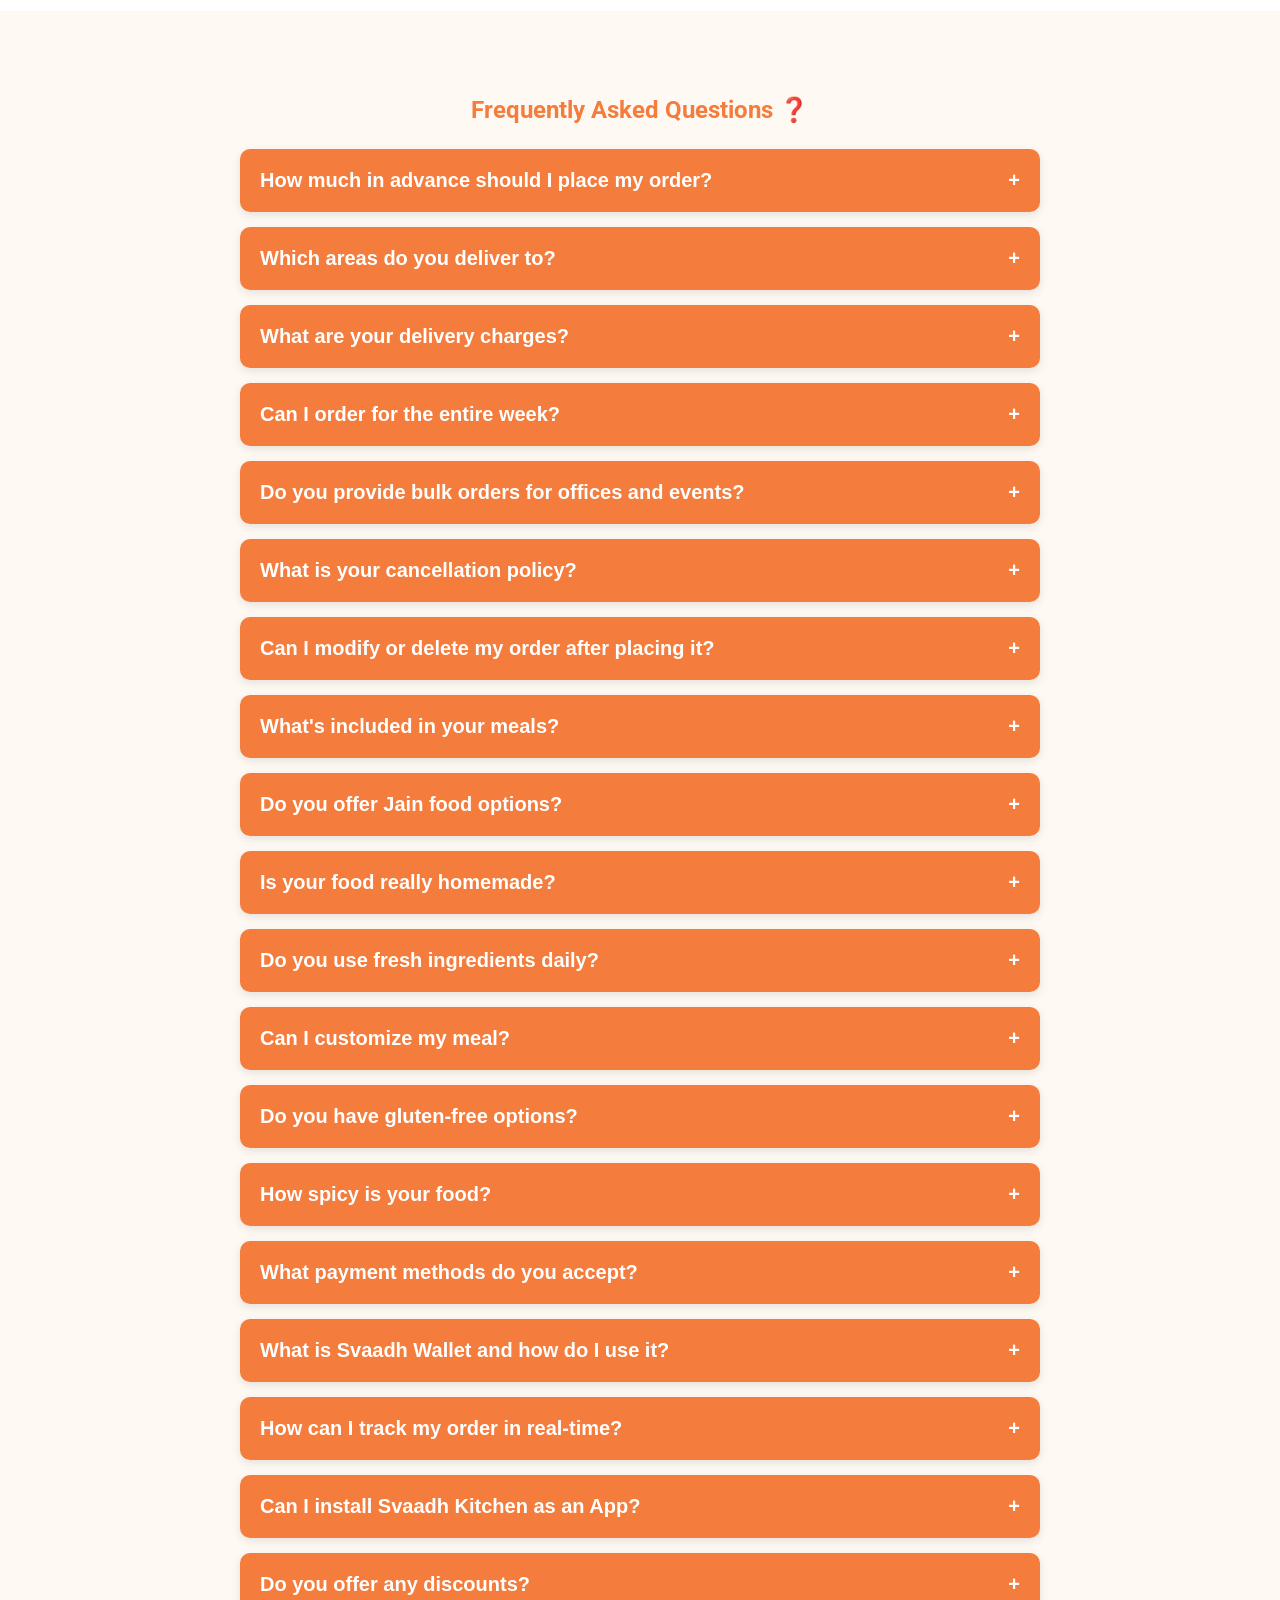
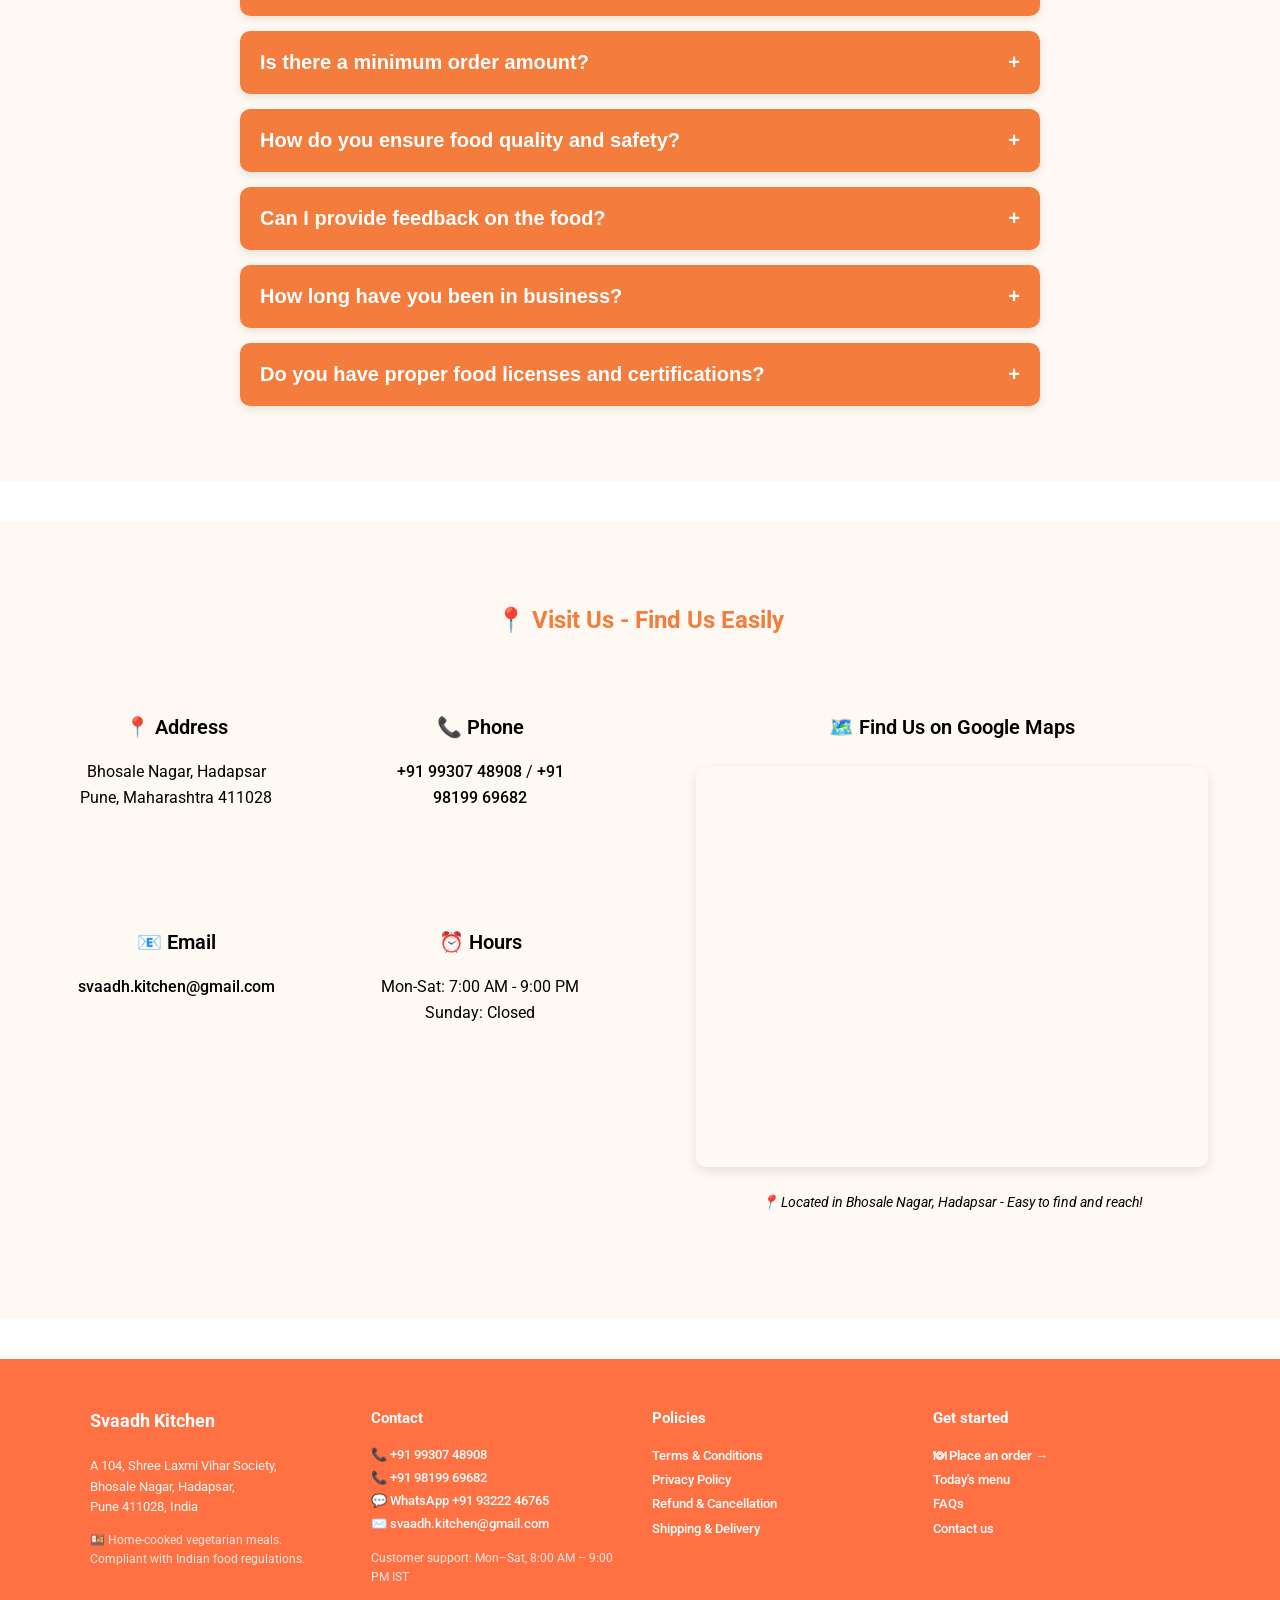
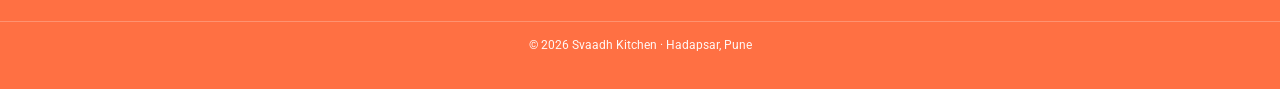
==== commit d5b1e63d: "Add compliance policy pages (T&C, Privacy, Refund, Shipping) + restructure footer + clickable brand " ====
--- a/docs/index.html
+++ b/docs/index.html
@@ -449,7 +449,7 @@
 
   <!-- Header & Navbar -->
   <header>
-    <div class="header-content">
+    <a href="https://svaadhkitchen.com" class="header-content" style="text-decoration:none; color:inherit; cursor:pointer;" aria-label="Svaadh Kitchen — back to home">
       <div class="logo">
         <img src="images/svaadh-kitchen-hero.PNG" alt="Svaadh Kitchen Logo" class="logo-img">
       </div>
@@ -457,7 +457,7 @@
         <h1>Svaadh Kitchen</h1>
         <p>Wholesome homemade vegetarian meals, straight from our kitchen to your plate.</p>
       </div>
-    </div>
+    </a>
     <nav>
       <a href="#menu">Menu</a>
       <a href="#about">About Us</a>
@@ -899,11 +899,64 @@
   <script src="chat.js"></script>
 
   <!-- Footer -->
-  <footer>
-    <p>© <span id="current-year"></span> Svaadh Kitchen | Hadapsar, Pune</p>
-    <a href="tel:+919930748908" class="contact-btn call-btn">📞 Call Us</a>
-    <a href="https://wa.me/919322246765" class="contact-btn" style="background:#25D366; color:white; display:inline-flex; align-items:center; gap:8px; padding:10px 20px; border-radius:30px; text-decoration:none; font-weight:600; margin-top:10px;">💬 WhatsApp Us</a>
-    <a href="mailto:svaadh.kitchen@gmail.com" class="contact-btn email-btn">✉️ Email Us</a>
+  <footer style="text-align:left;">
+    <div style="max-width:1100px; margin:0 auto; padding:28px 22px 14px; display:grid; grid-template-columns:repeat(auto-fit, minmax(220px, 1fr)); gap:24px; color:#fff;">
+
+      <!-- Brand + address -->
+      <div>
+        <a href="https://svaadhkitchen.com" style="color:#fff; text-decoration:none; font-weight:700; font-size:1.1rem; display:inline-block; margin-bottom:8px;">Svaadh Kitchen</a>
+        <p style="font-size:0.82rem; line-height:1.55; opacity:0.95;">
+          A 104, Shree Laxmi Vihar Society,<br>
+          Bhosale Nagar, Hadapsar,<br>
+          Pune 411028, India
+        </p>
+        <p style="font-size:0.74rem; opacity:0.85; margin-top:8px;">
+          🍱 Home-cooked vegetarian meals.<br>
+          Compliant with Indian food regulations.
+        </p>
+      </div>
+
+      <!-- Contact -->
+      <div>
+        <div style="font-weight:700; font-size:0.92rem; margin-bottom:8px;">Contact</div>
+        <p style="font-size:0.82rem; line-height:1.75;">
+          📞 <a href="tel:+919930748908" style="color:#fff; text-decoration:none;">+91 99307 48908</a><br>
+          📞 <a href="tel:+919819969682" style="color:#fff; text-decoration:none;">+91 98199 69682</a><br>
+          💬 <a href="https://wa.me/919322246765" style="color:#fff; text-decoration:none;">WhatsApp +91 93222 46765</a><br>
+          ✉️ <a href="mailto:svaadh.kitchen@gmail.com" style="color:#fff; text-decoration:none;">svaadh.kitchen@gmail.com</a>
+        </p>
+        <p style="font-size:0.74rem; opacity:0.85; margin-top:8px;">
+          Customer support: Mon–Sat, 8:00 AM – 9:00 PM IST
+        </p>
+      </div>
+
+      <!-- Policy links -->
+      <div>
+        <div style="font-weight:700; font-size:0.92rem; margin-bottom:8px;">Policies</div>
+        <p style="font-size:0.82rem; line-height:1.85;">
+          <a href="terms.html" style="color:#fff;">Terms &amp; Conditions</a><br>
+          <a href="privacy.html" style="color:#fff;">Privacy Policy</a><br>
+          <a href="refund.html" style="color:#fff;">Refund &amp; Cancellation</a><br>
+          <a href="shipping.html" style="color:#fff;">Shipping &amp; Delivery</a>
+        </p>
+      </div>
+
+      <!-- Quick order -->
+      <div>
+        <div style="font-weight:700; font-size:0.92rem; margin-bottom:8px;">Get started</div>
+        <p style="font-size:0.82rem; line-height:1.85;">
+          <a href="order.html" style="color:#fff; font-weight:600;">🍽 Place an order →</a><br>
+          <a href="#menu" style="color:#fff;">Today's menu</a><br>
+          <a href="#faq" style="color:#fff;">FAQs</a><br>
+          <a href="#contact" style="color:#fff;">Contact us</a>
+        </p>
+      </div>
+
+    </div>
+
+    <div style="border-top:1px solid rgba(255,255,255,0.25); margin-top:8px; padding:14px 22px; text-align:center; font-size:0.75rem; opacity:0.95;">
+      © <span id="current-year"></span> Svaadh Kitchen · Hadapsar, Pune
+    </div>
   </footer>
 
   <!-- Auto-update copyright year + dark theme -->
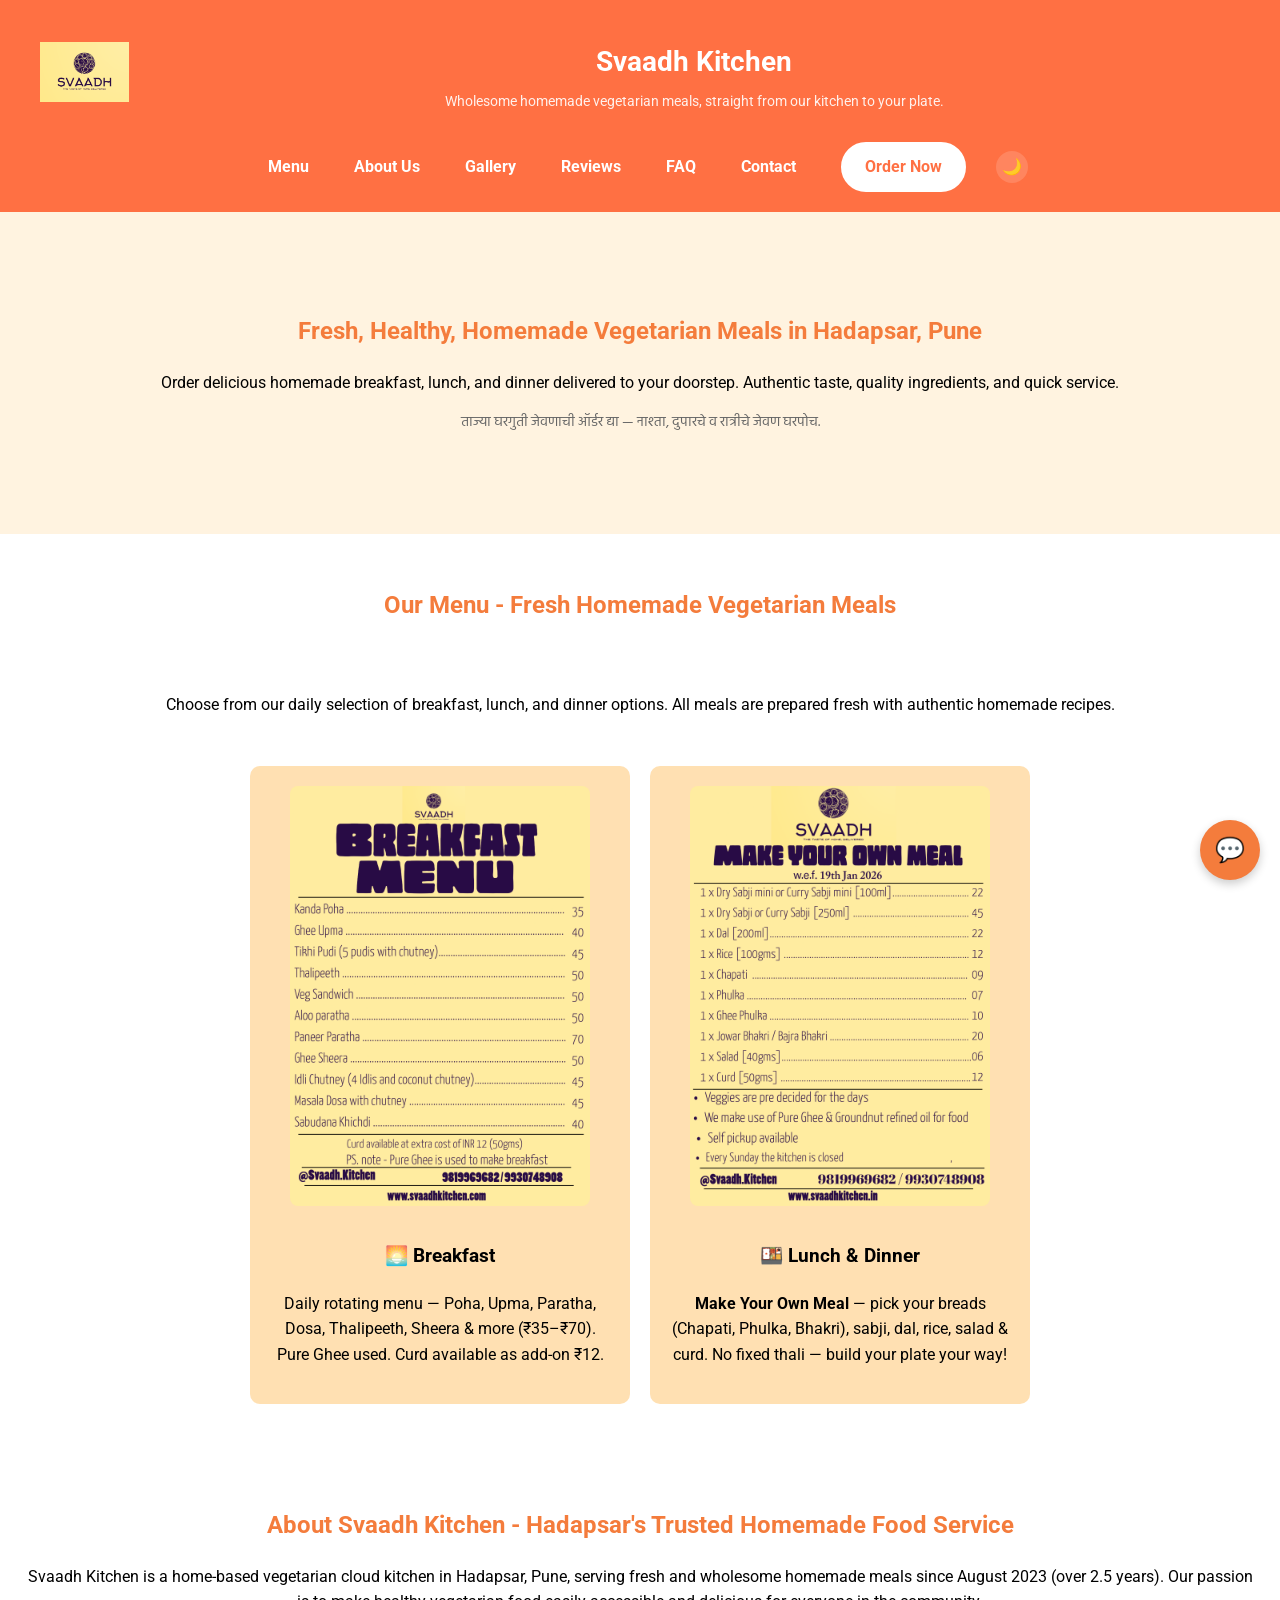
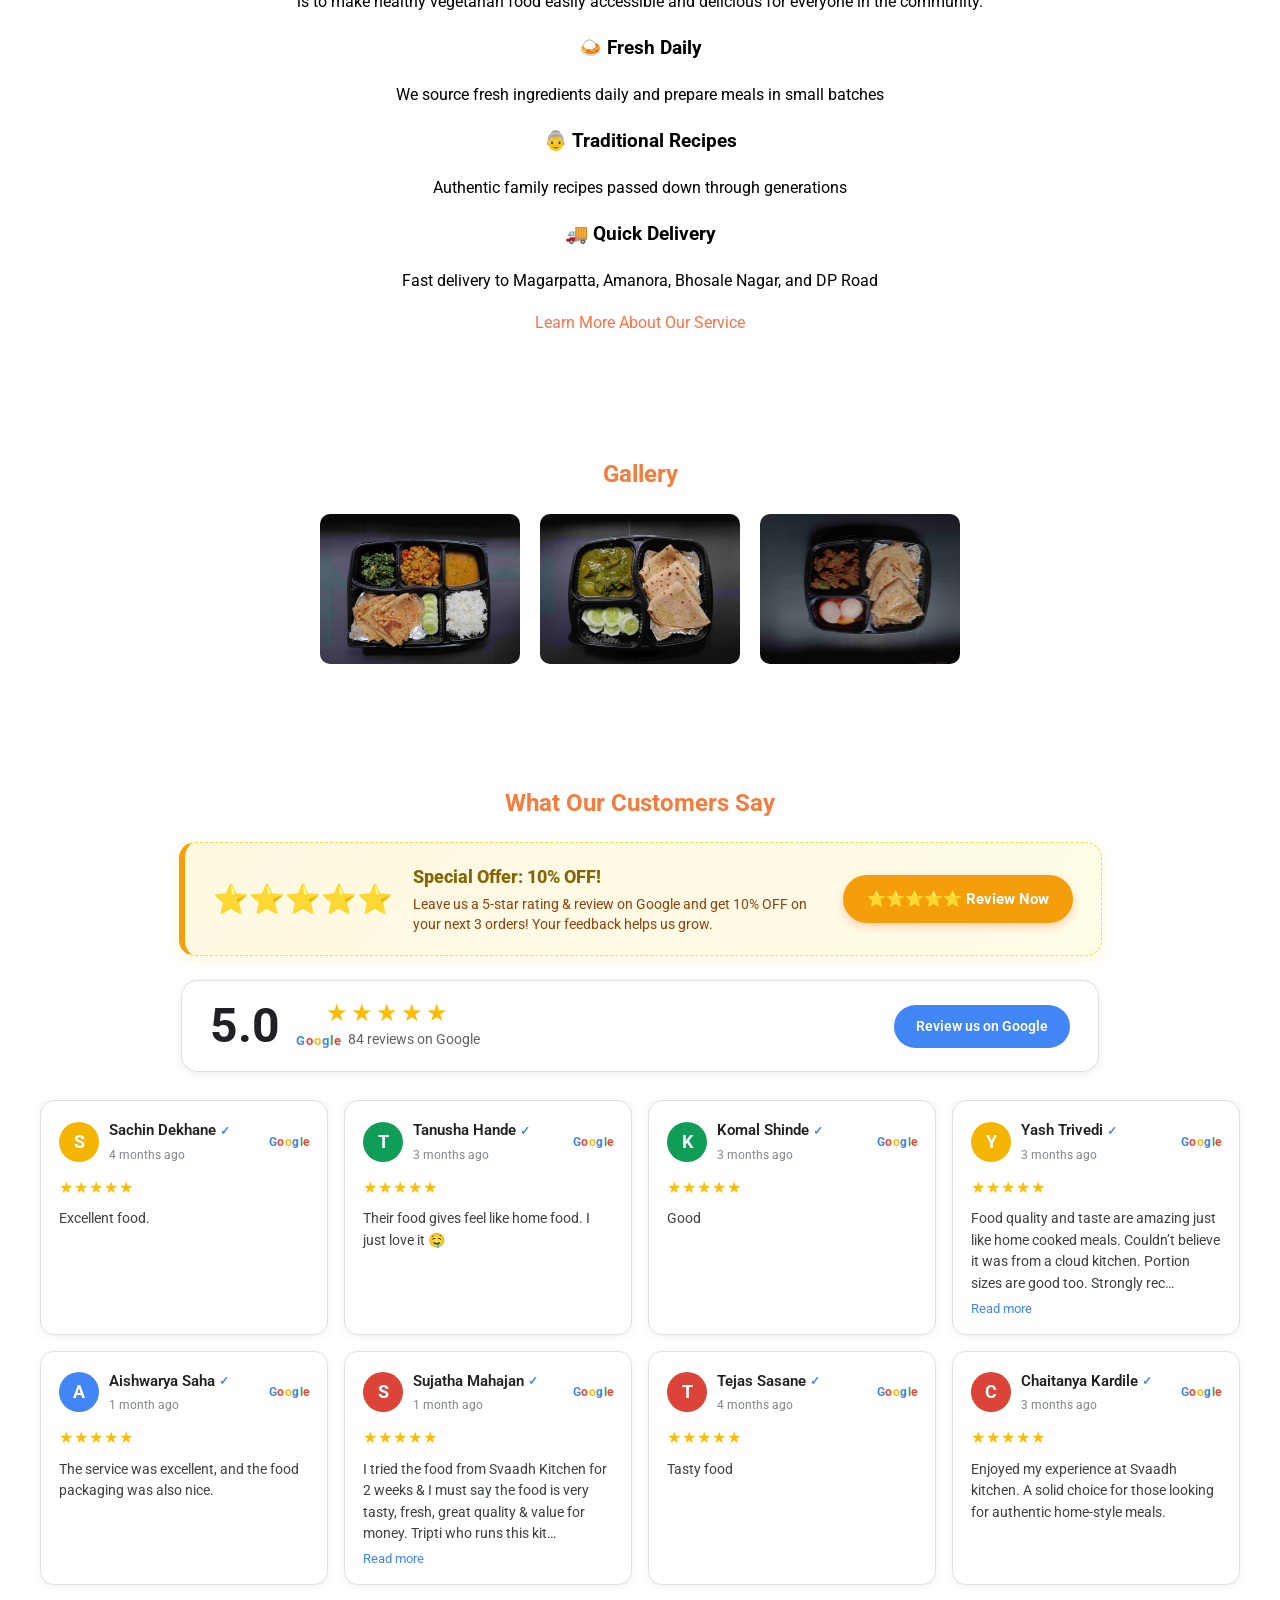
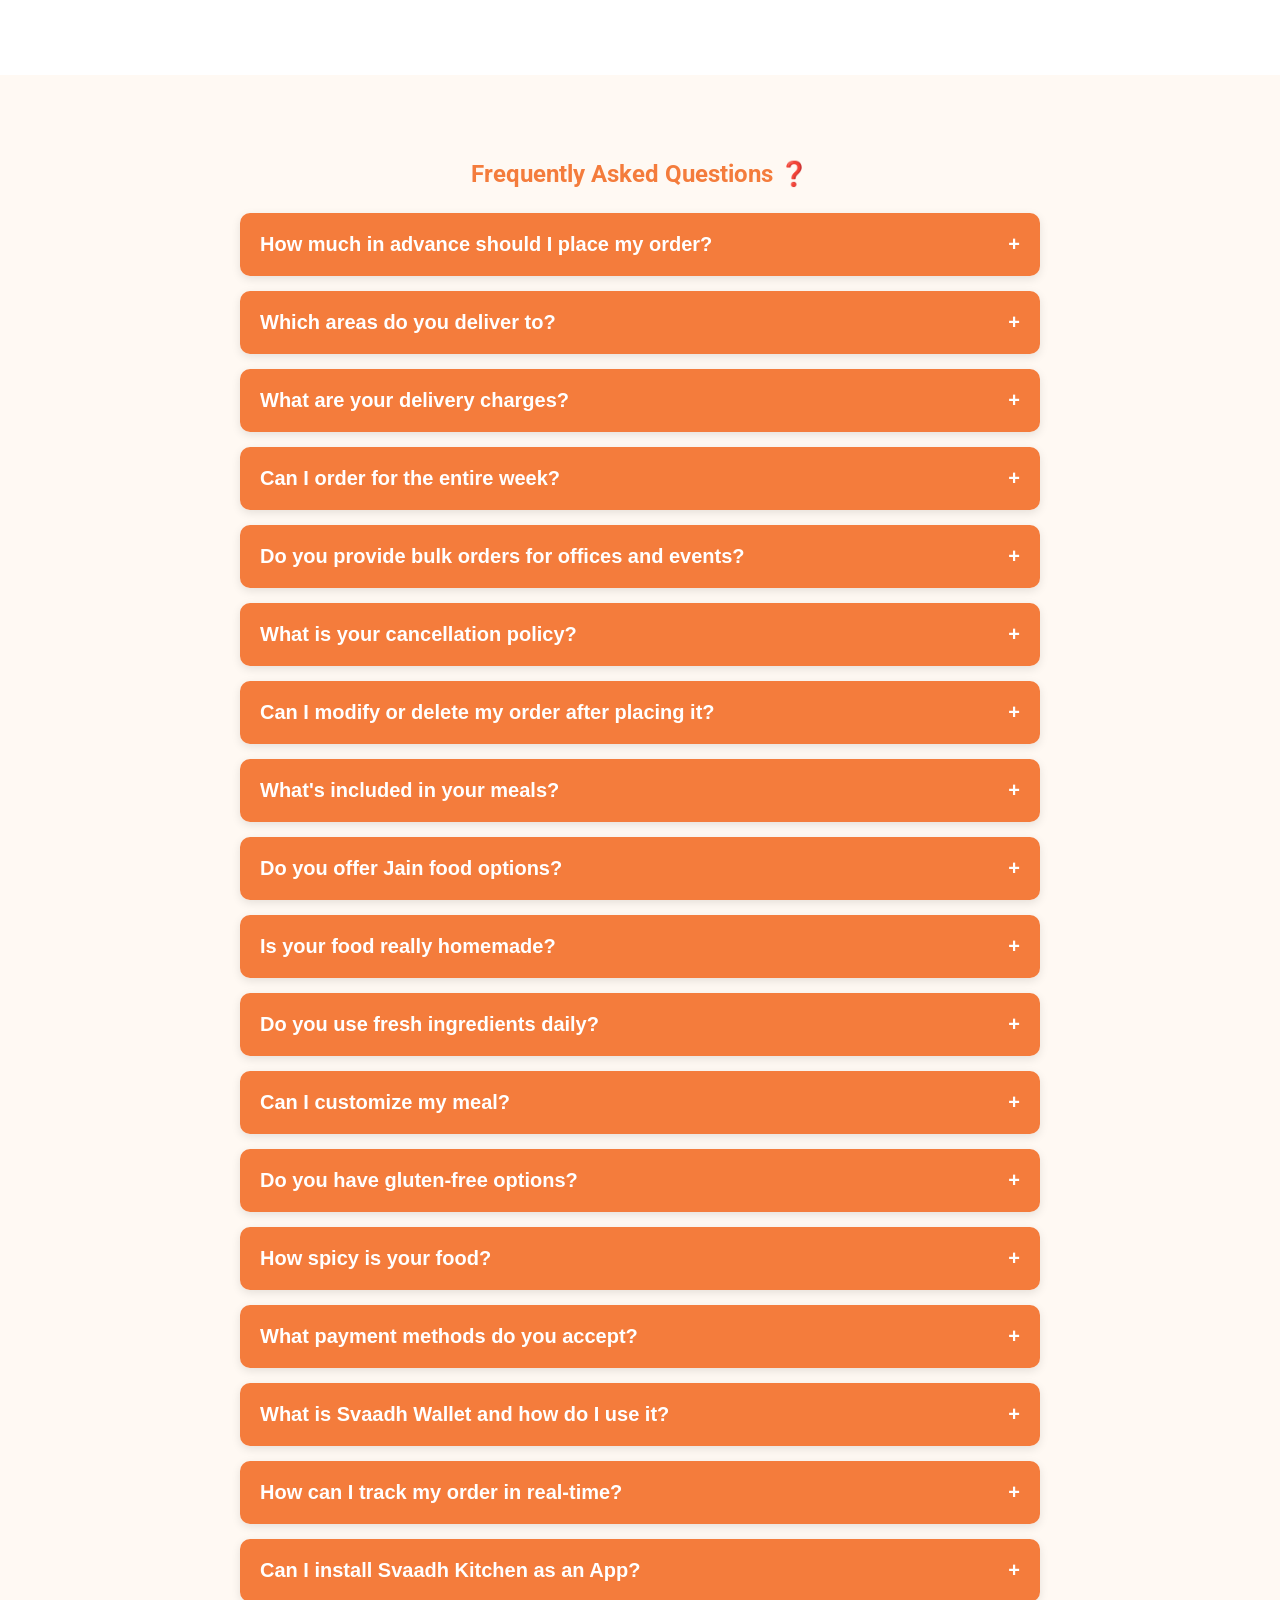
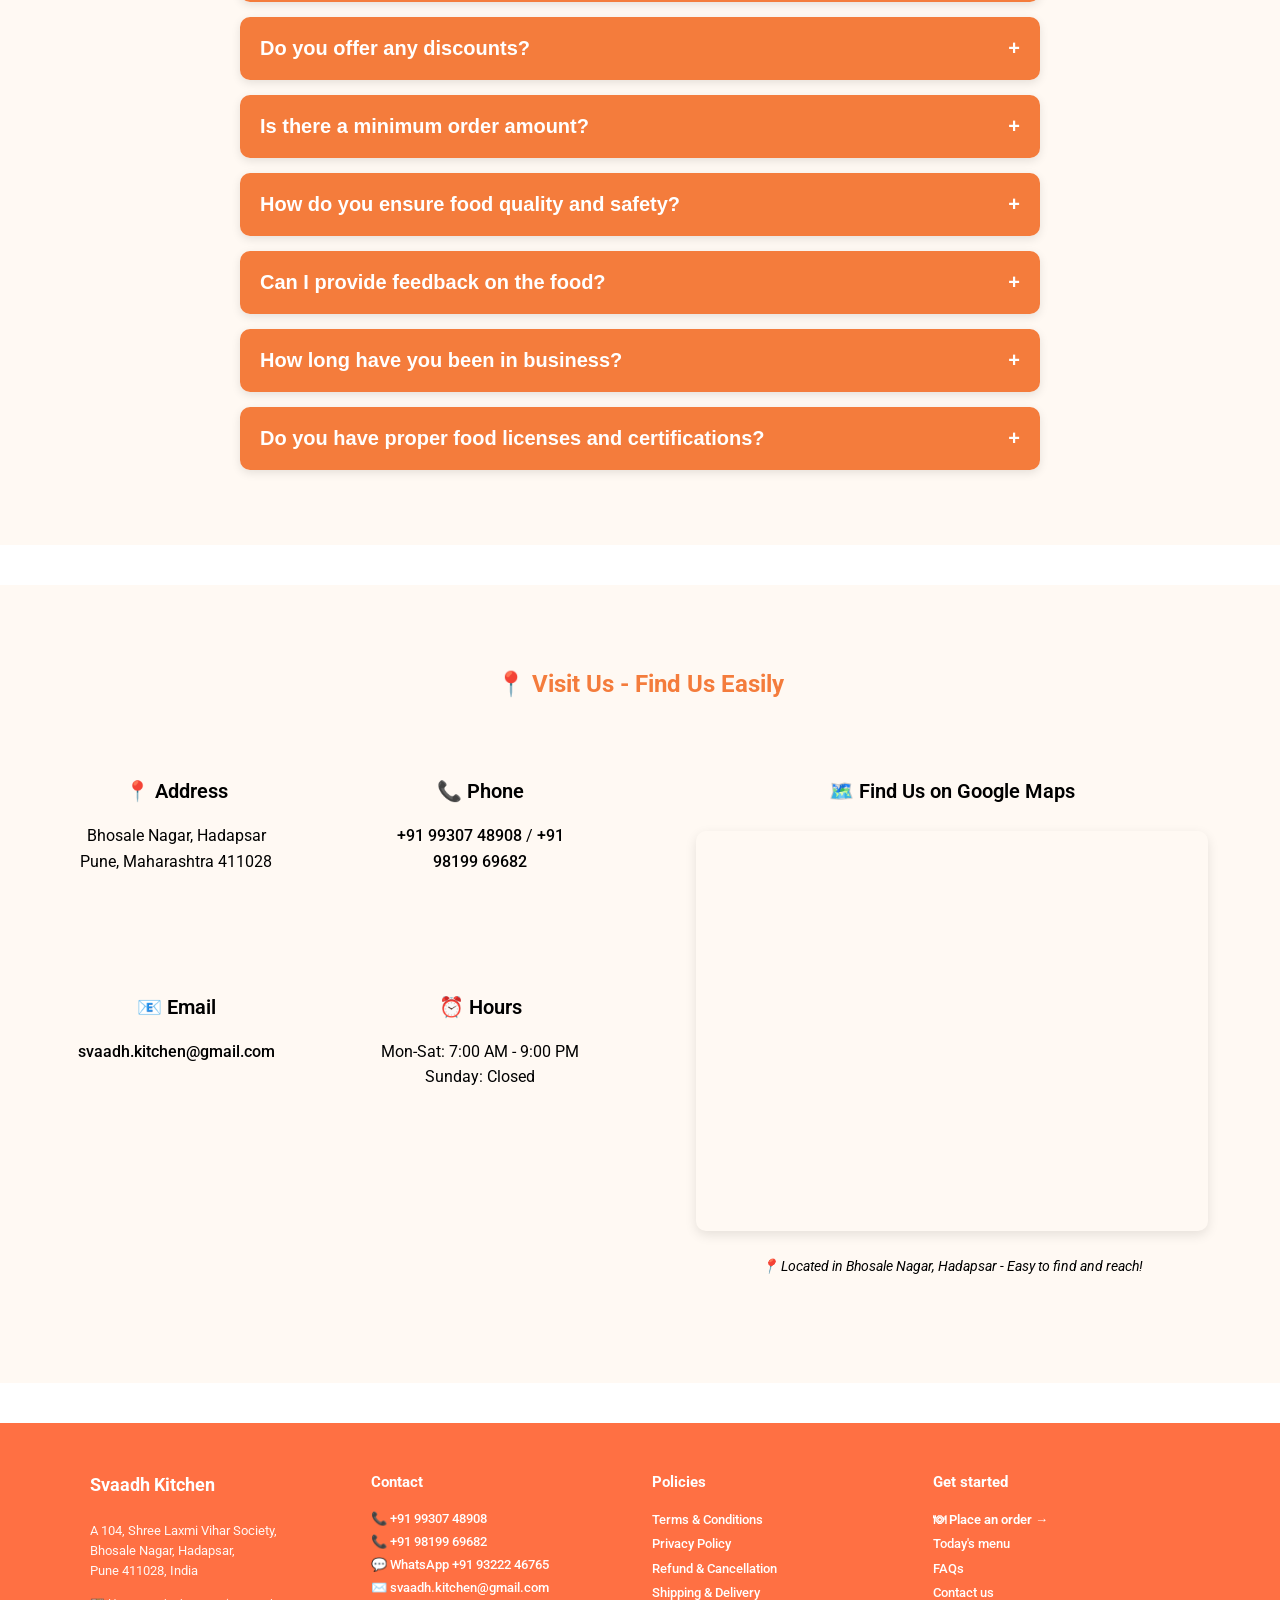
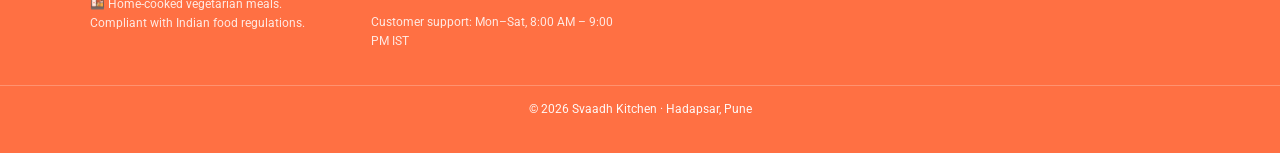
==== commit 4d64d026: "Compliance: fix .com→.in domain; add minimal policy-link footer to order.html" ====
--- a/docs/index.html
+++ b/docs/index.html
@@ -449,7 +449,7 @@
 
   <!-- Header & Navbar -->
   <header>
-    <a href="https://svaadhkitchen.com" class="header-content" style="text-decoration:none; color:inherit; cursor:pointer;" aria-label="Svaadh Kitchen — back to home">
+    <a href="https://svaadhkitchen.in" class="header-content" style="text-decoration:none; color:inherit; cursor:pointer;" aria-label="Svaadh Kitchen — back to home">
       <div class="logo">
         <img src="images/svaadh-kitchen-hero.PNG" alt="Svaadh Kitchen Logo" class="logo-img">
       </div>
@@ -904,7 +904,7 @@
 
       <!-- Brand + address -->
       <div>
-        <a href="https://svaadhkitchen.com" style="color:#fff; text-decoration:none; font-weight:700; font-size:1.1rem; display:inline-block; margin-bottom:8px;">Svaadh Kitchen</a>
+        <a href="https://svaadhkitchen.in" style="color:#fff; text-decoration:none; font-weight:700; font-size:1.1rem; display:inline-block; margin-bottom:8px;">Svaadh Kitchen</a>
         <p style="font-size:0.82rem; line-height:1.55; opacity:0.95;">
           A 104, Shree Laxmi Vihar Society,<br>
           Bhosale Nagar, Hadapsar,<br>
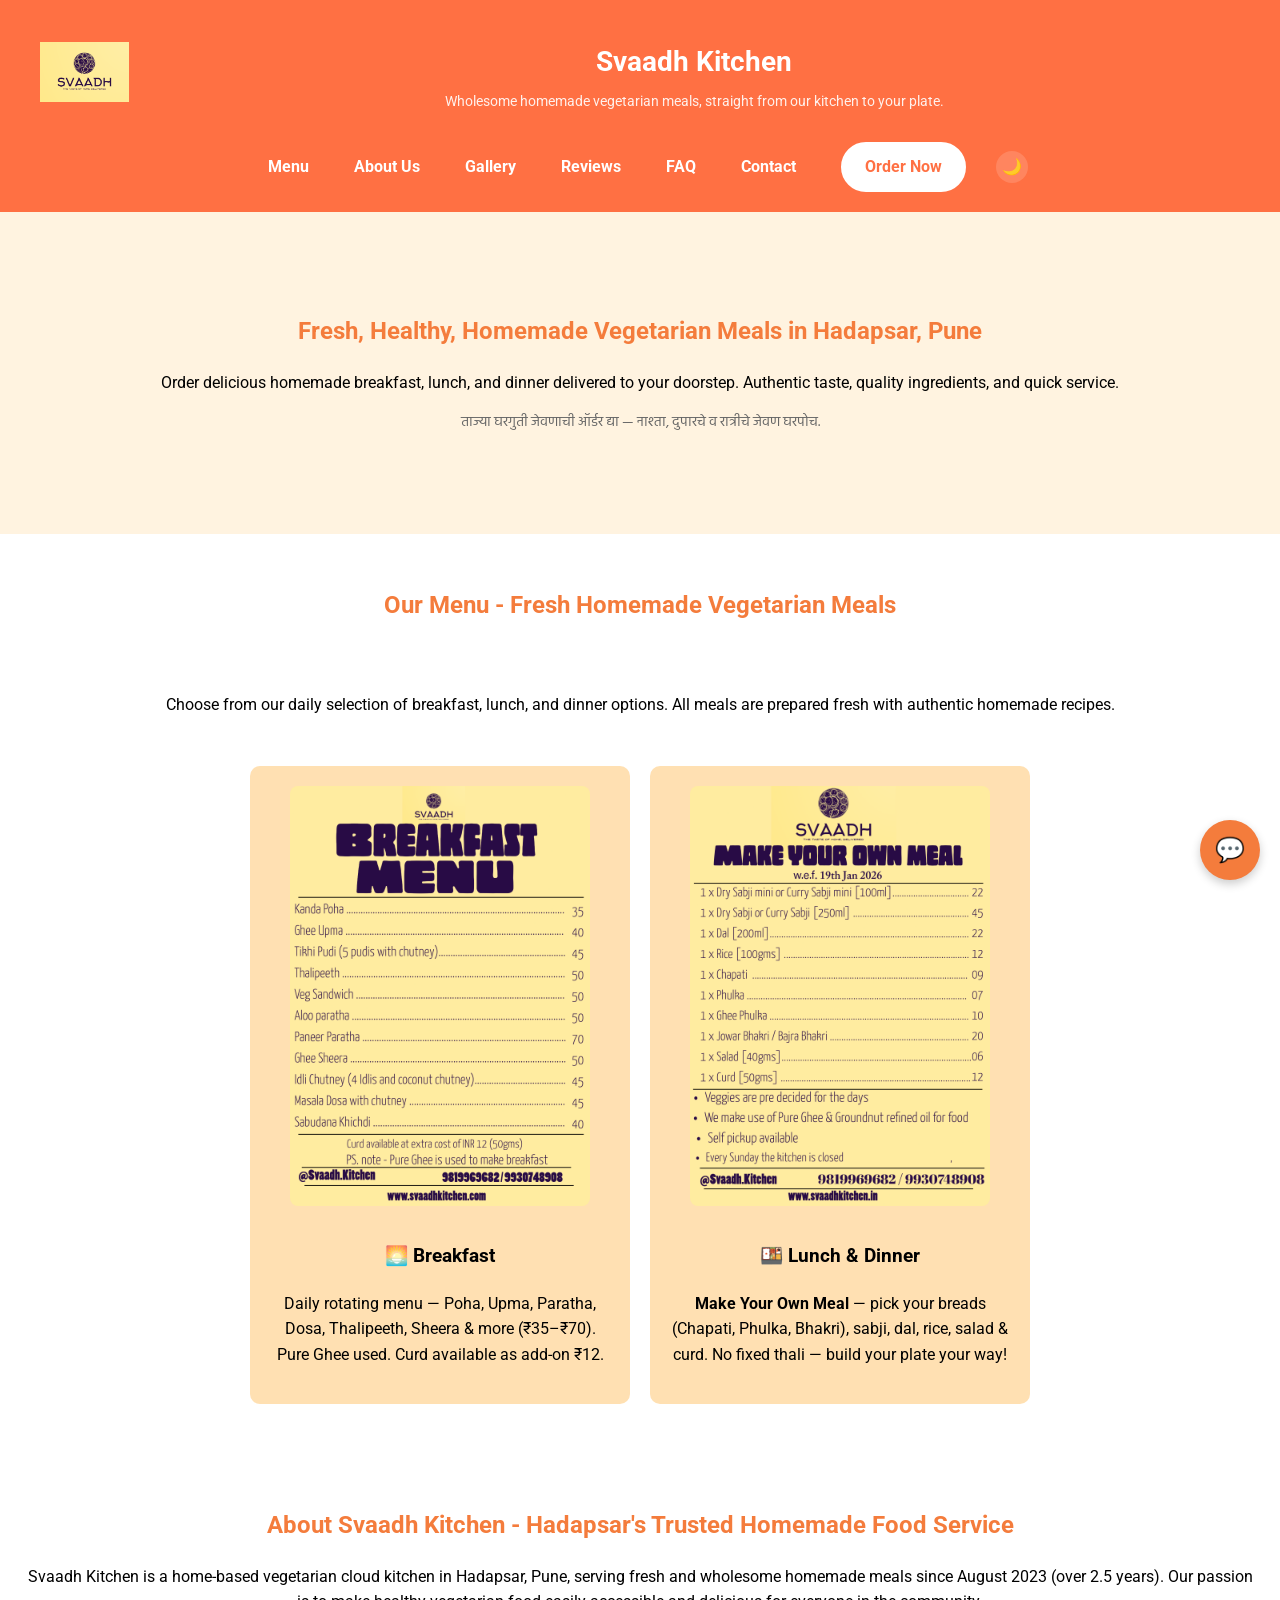
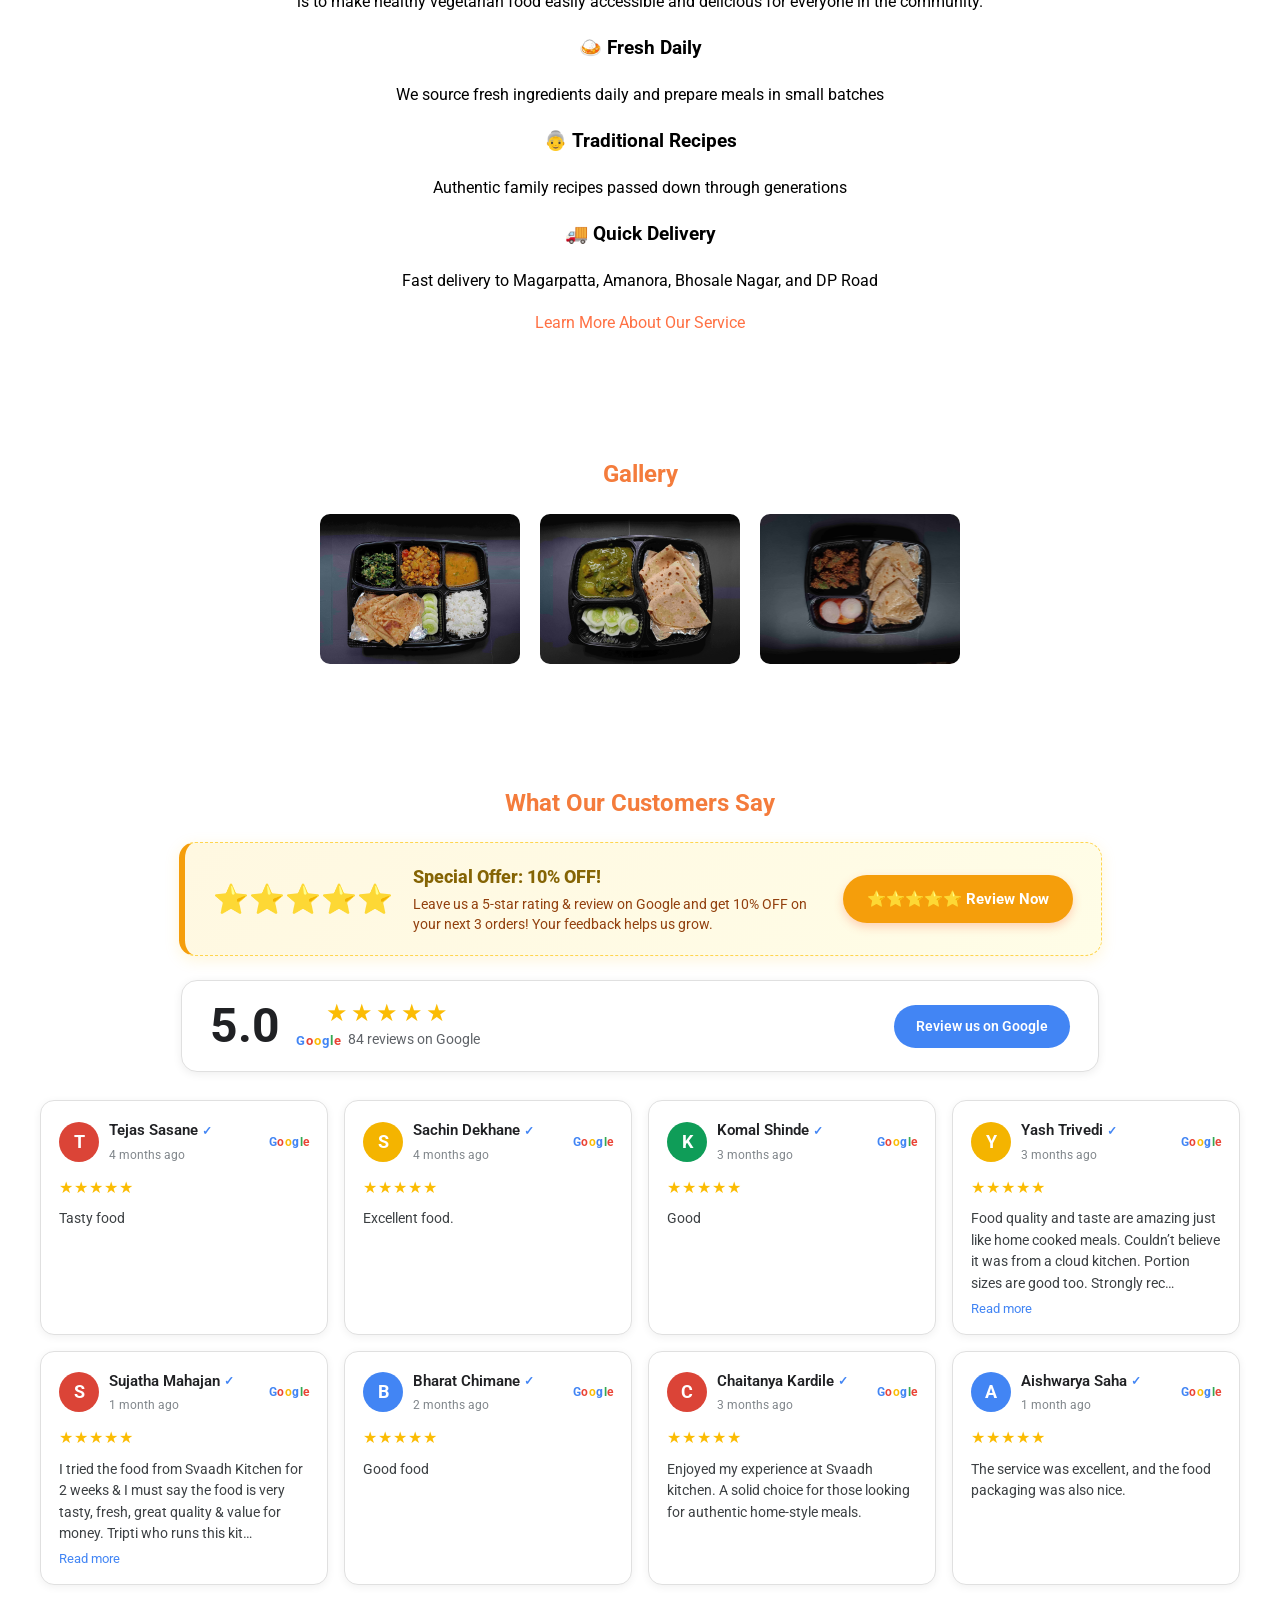
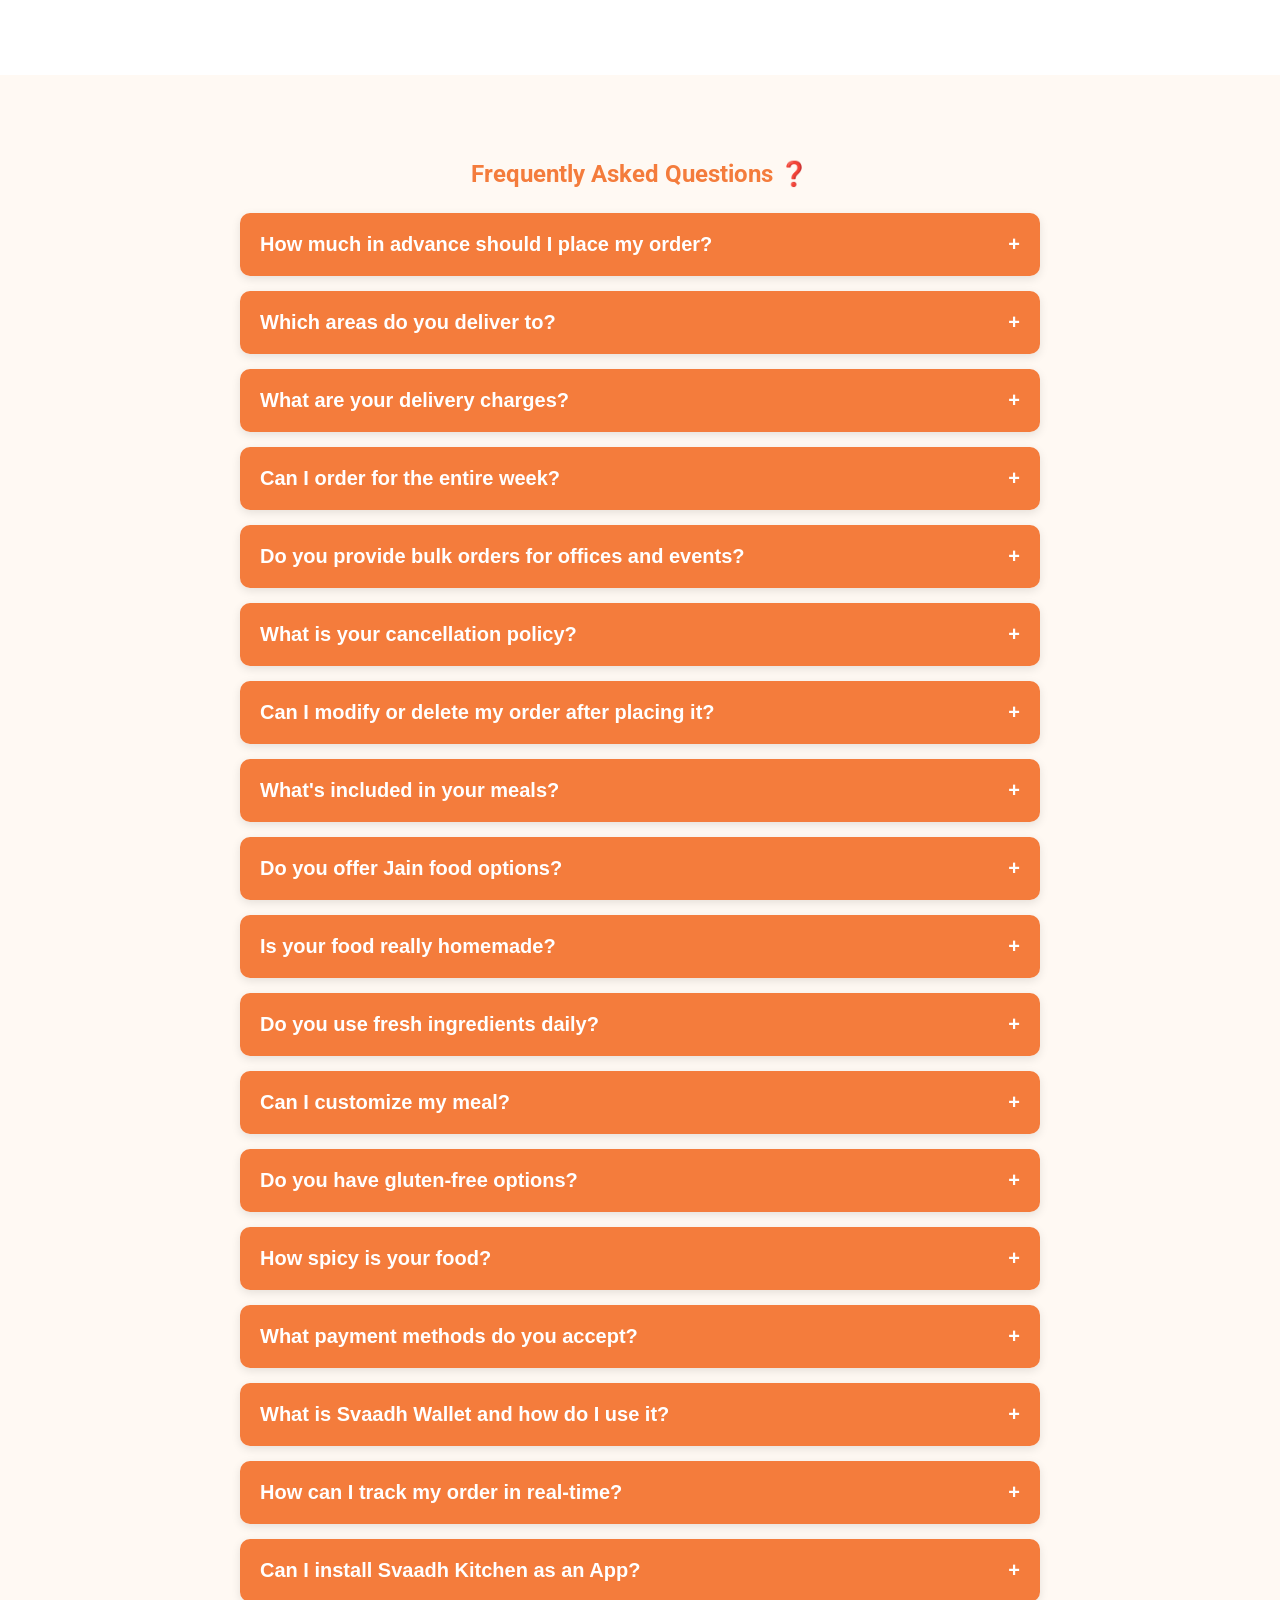
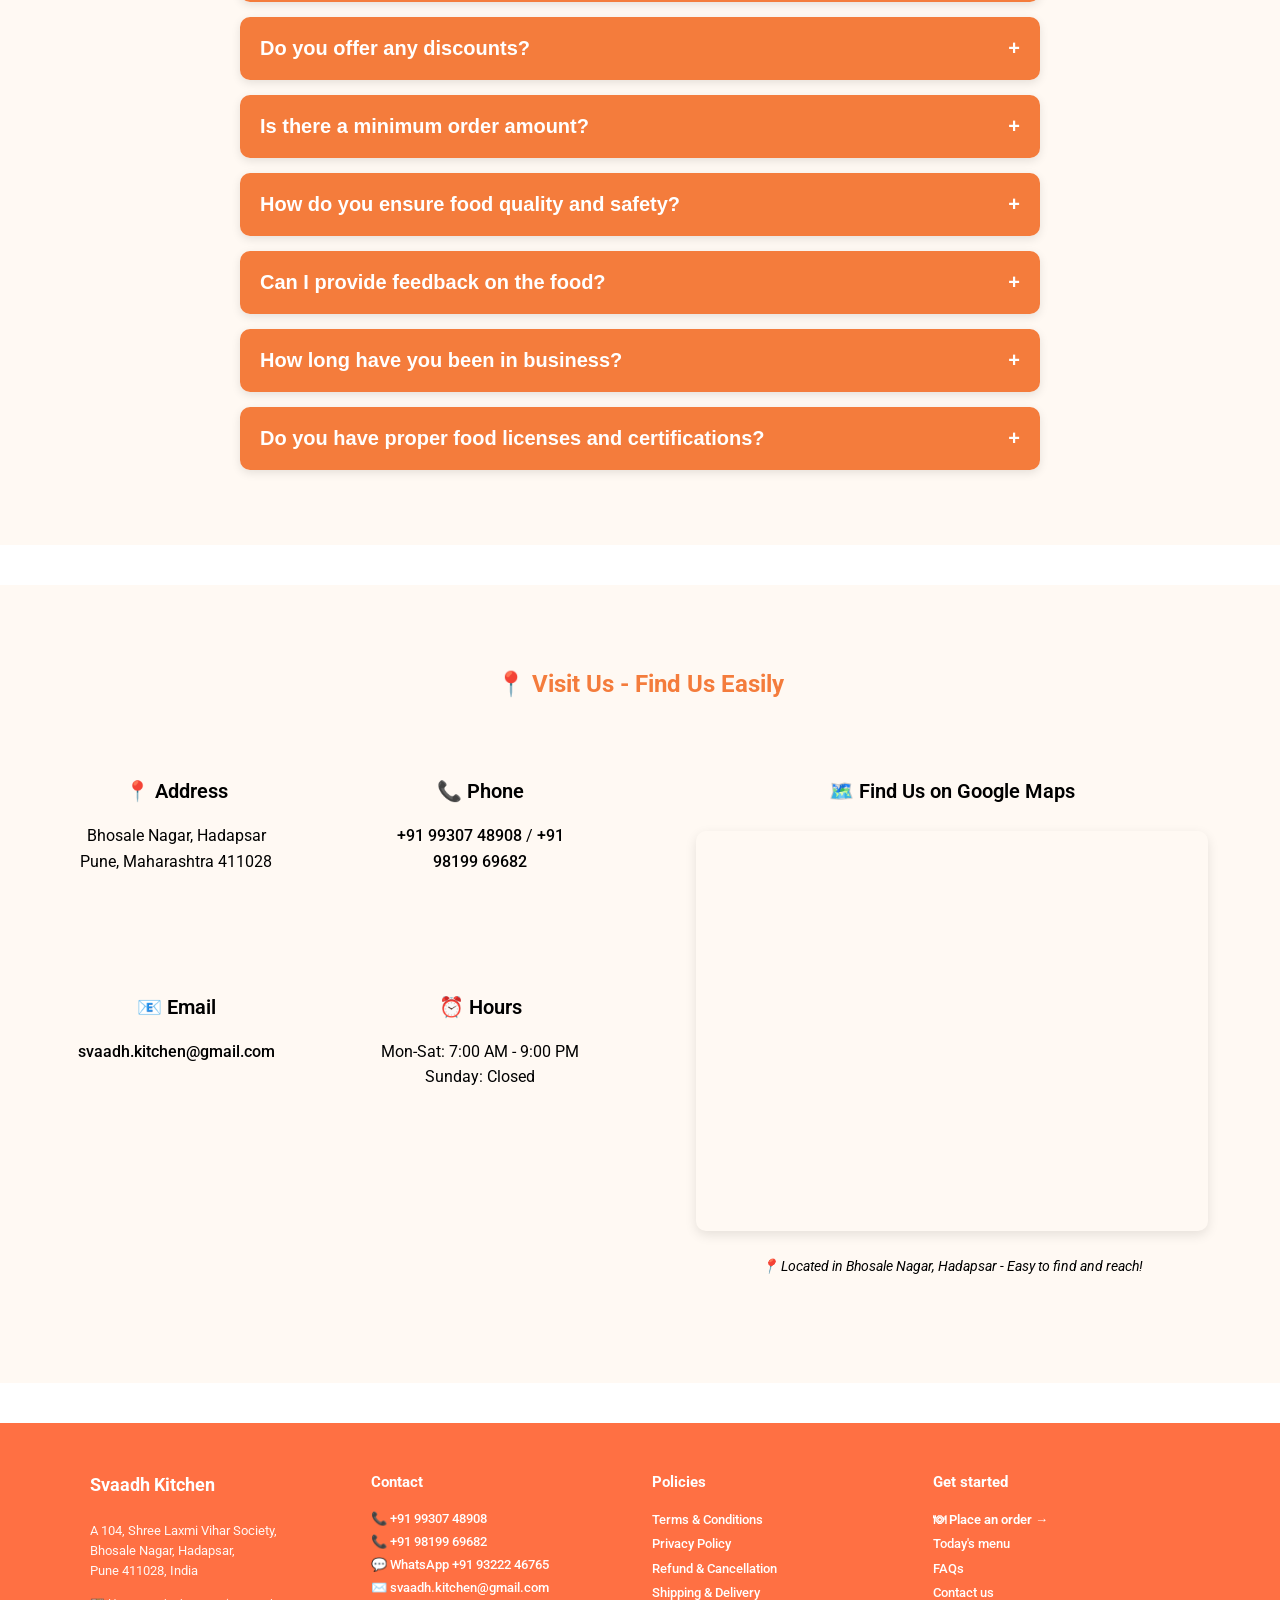
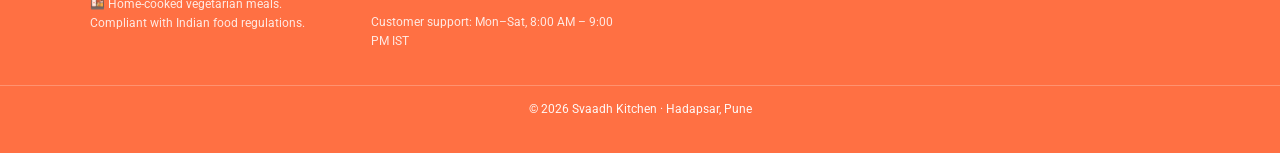
==== commit 72eaf725: "Pricing: delivery ₹10→₹11; inflation surcharge 5%→6% Same change set as prod, applied across all .gs" ====
--- a/docs/index.html
+++ b/docs/index.html
@@ -146,7 +146,7 @@
       "name": "What are your delivery charges?",
       "acceptedAnswer": {
         "@type": "Answer",
-        "text": "Delivery is free for orders above ₹100. A nominal charge of ₹10 applies for orders below ₹100. Bhosale Nagar and Triveni Nagar always have free delivery."
+        "text": "Delivery is free for orders above ₹100. A nominal charge of ₹11 applies for orders below ₹100. Bhosale Nagar and Triveni Nagar always have free delivery."
       }
     },
     {
@@ -595,7 +595,7 @@
           <strong>📍 Kirtane Baug</strong>, <strong>🛣️ Tupe Patil Road</strong>, <strong>🏢 BG Shirke Road</strong>, 
           <strong>📍 Vaiduwadi</strong> (till Yash Honda), <strong>🛣️ Pune-Solapur Road</strong> (till Gadital), <strong>📍 Vihar Chowk</strong>, 
           <strong>📍 Mandai</strong>, and <strong>📍 Gadital</strong>. 
-          <br><br><strong>Free Delivery</strong> is available for Bhosale Nagar, Triveni Nagar, and all <strong>📦 Self Pickup</strong> orders. Other areas have a nominal ₹10 fee if the order is below ₹100.
+          <br><br><strong>Free Delivery</strong> is available for Bhosale Nagar, Triveni Nagar, and all <strong>📦 Self Pickup</strong> orders. Other areas have a nominal ₹11 fee if the order is below ₹100.
         </div>
       </div>
 
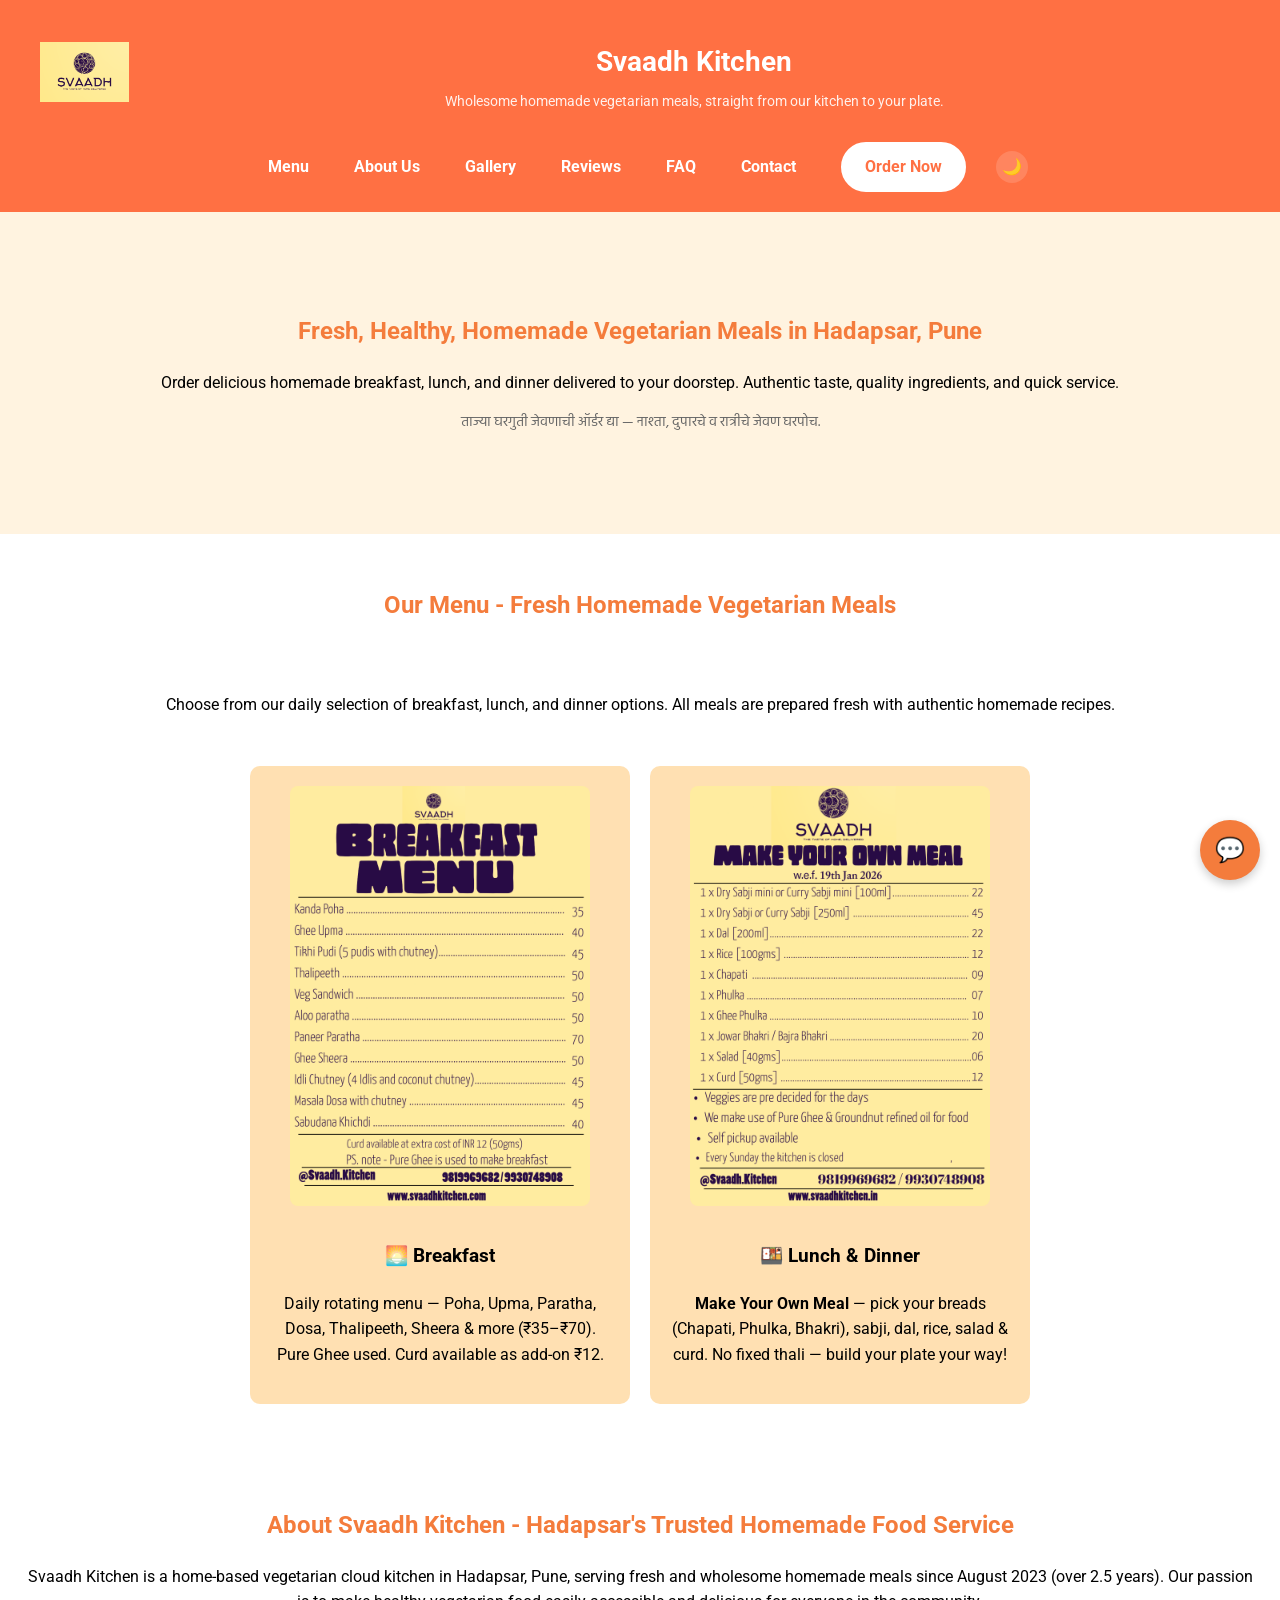
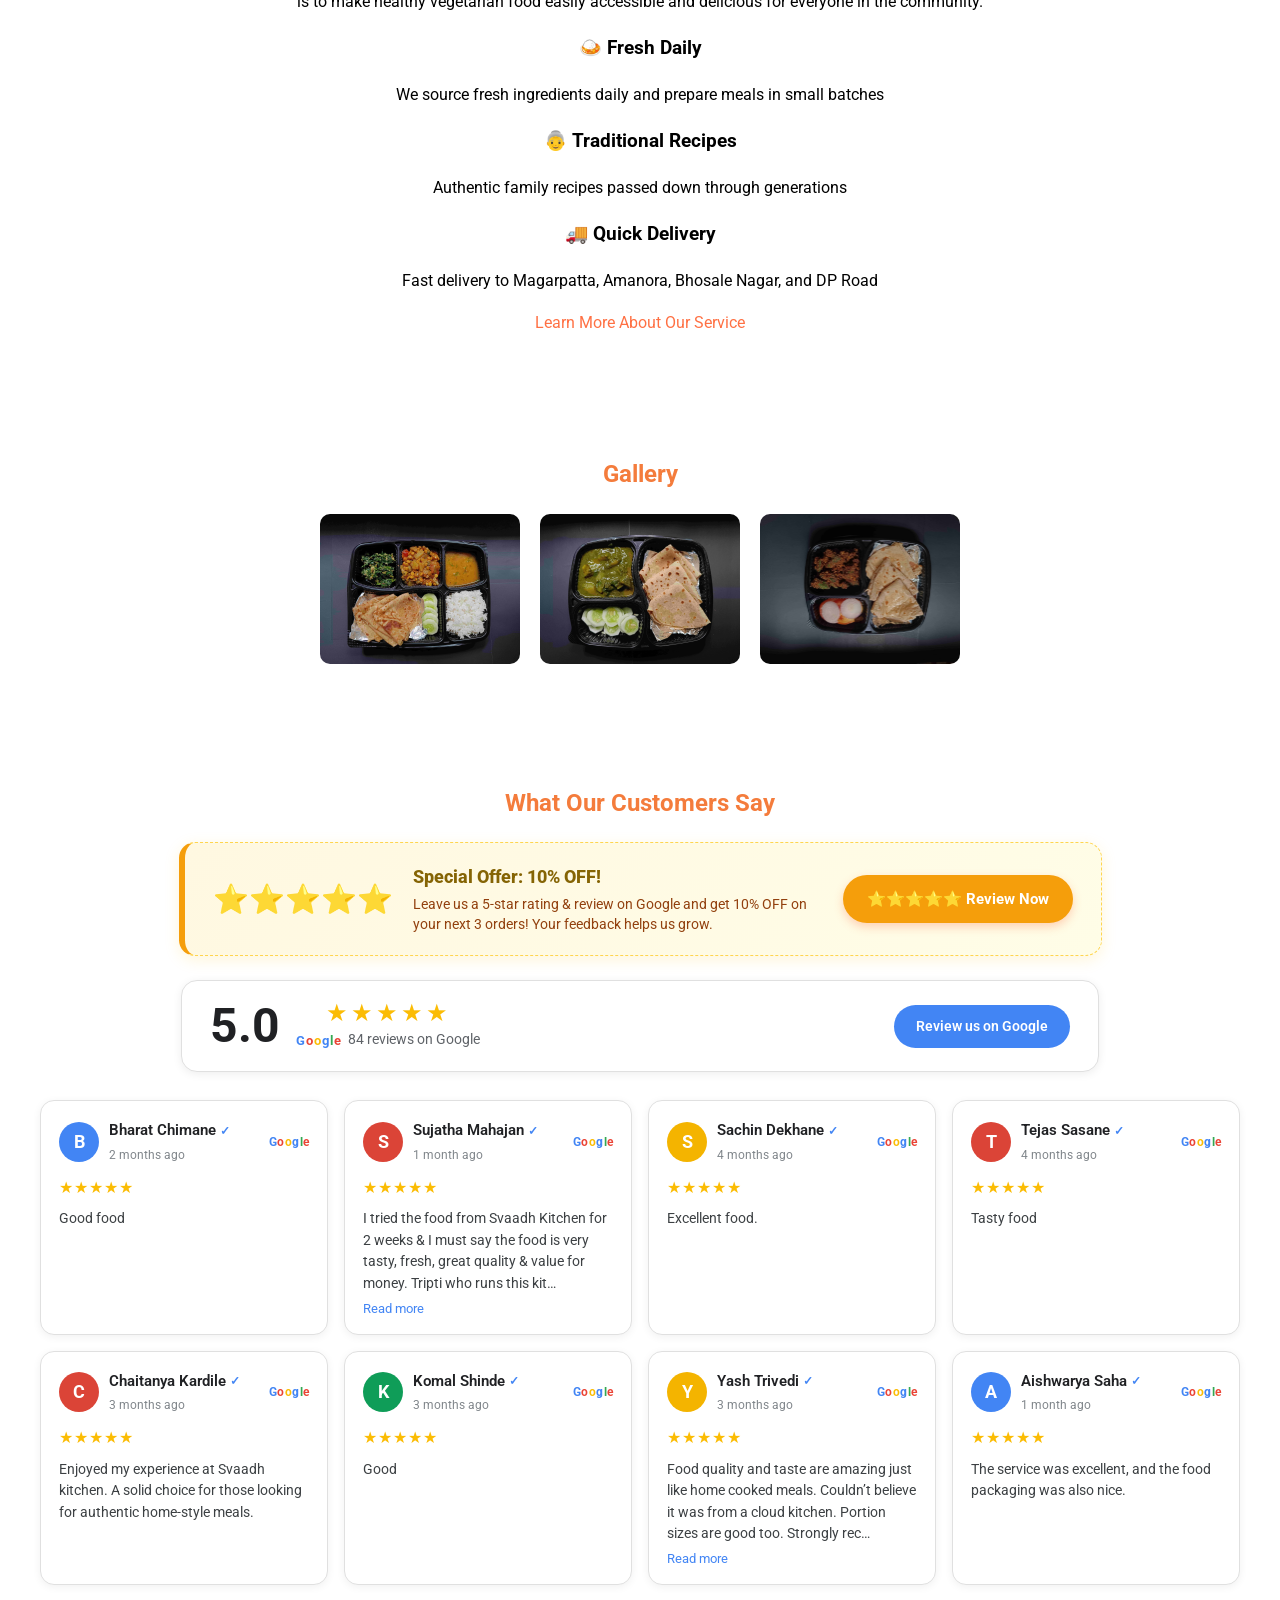
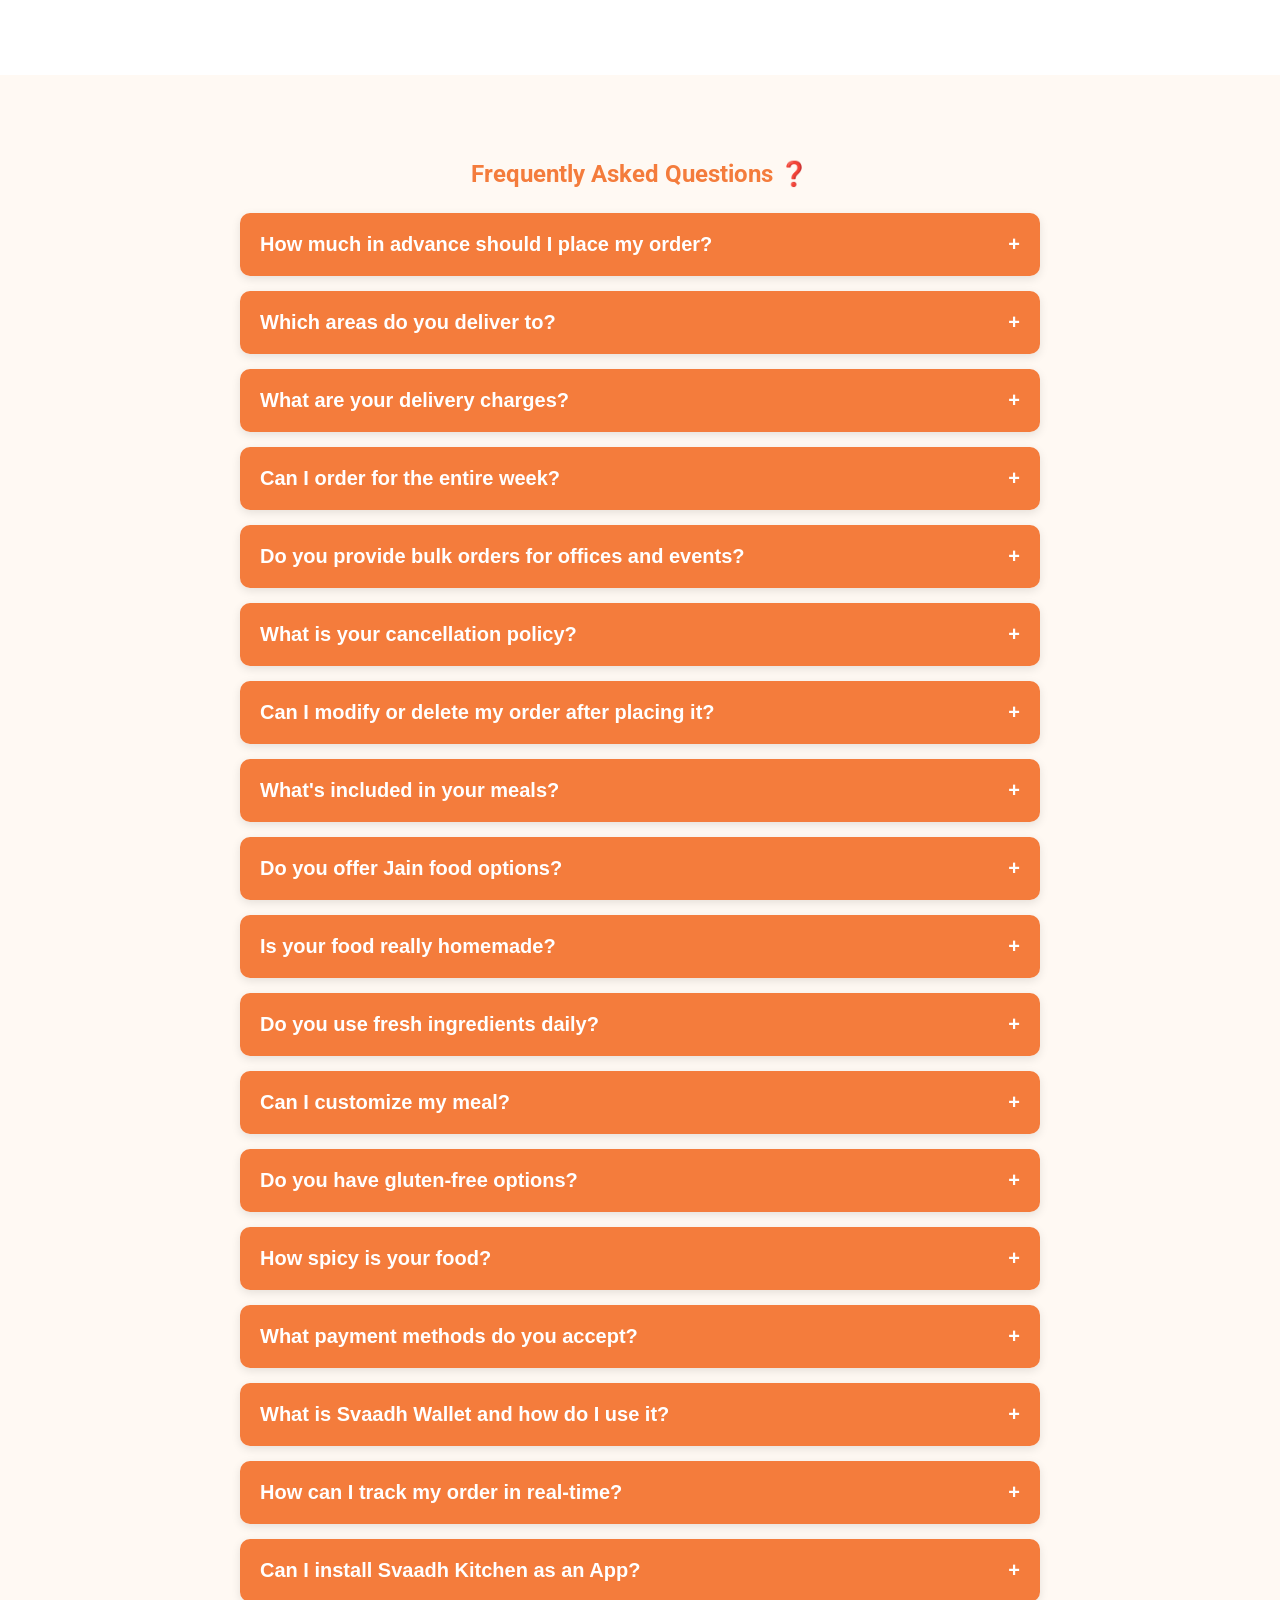
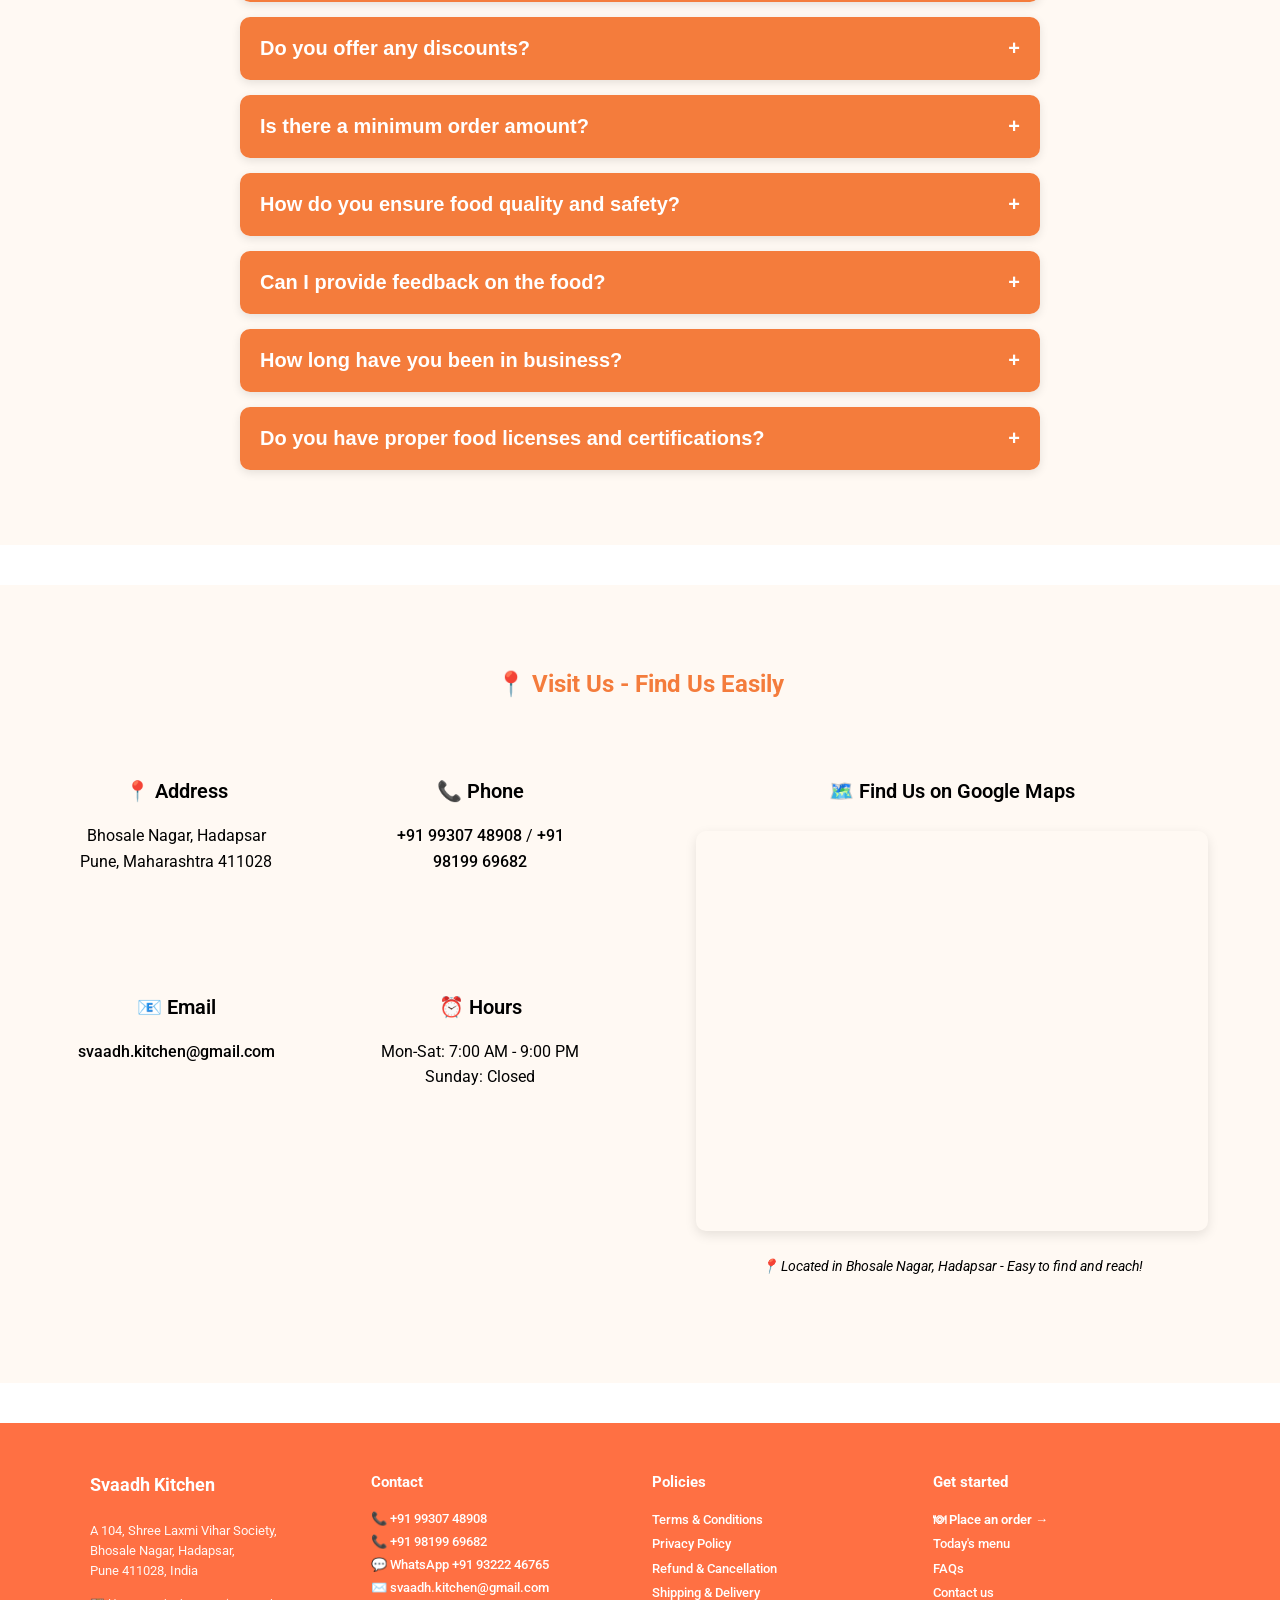
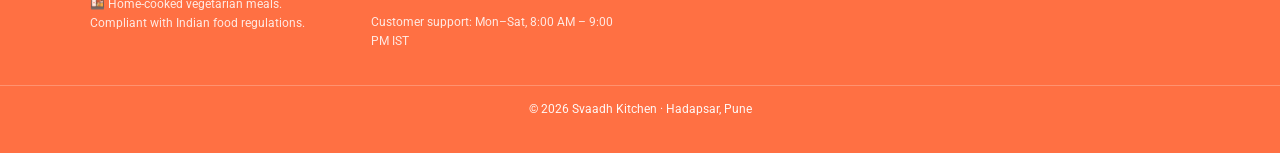
==== commit 88ba80e0: "SEO: sync AggregateRating to real Google value 4.9/112 (was 5.0/84) Co-Authored-By: Claude Opus 4.7 " ====
--- a/docs/index.html
+++ b/docs/index.html
@@ -92,8 +92,8 @@
     },
     "aggregateRating": {
       "@type": "AggregateRating",
-      "ratingValue": "5.0",
-      "reviewCount": "84",
+      "ratingValue": "4.9",
+      "reviewCount": "112",
       "bestRating": "5"
     }
   }
@@ -548,12 +548,12 @@
     <!-- Summary bar -->
     <div class="reviews-header-bar">
       <div class="reviews-rating-block">
-        <div id="reviewsBigNum" class="reviews-big-num">5.0</div>
+        <div id="reviewsBigNum" class="reviews-big-num">4.9</div>
         <div class="reviews-meta">
           <div id="reviewsSummaryStars" class="reviews-stars-row">★★★★★</div>
           <div class="reviews-count-row">
             <span class="rv-g-inline"><span class="g1">G</span><span class="g2">o</span><span class="g3">o</span><span class="g4">g</span><span class="g5">l</span><span class="g6">e</span></span>
-            <span id="reviewsTotalCount">84 reviews on Google</span>
+            <span id="reviewsTotalCount">112 reviews on Google</span>
           </div>
         </div>
       </div>
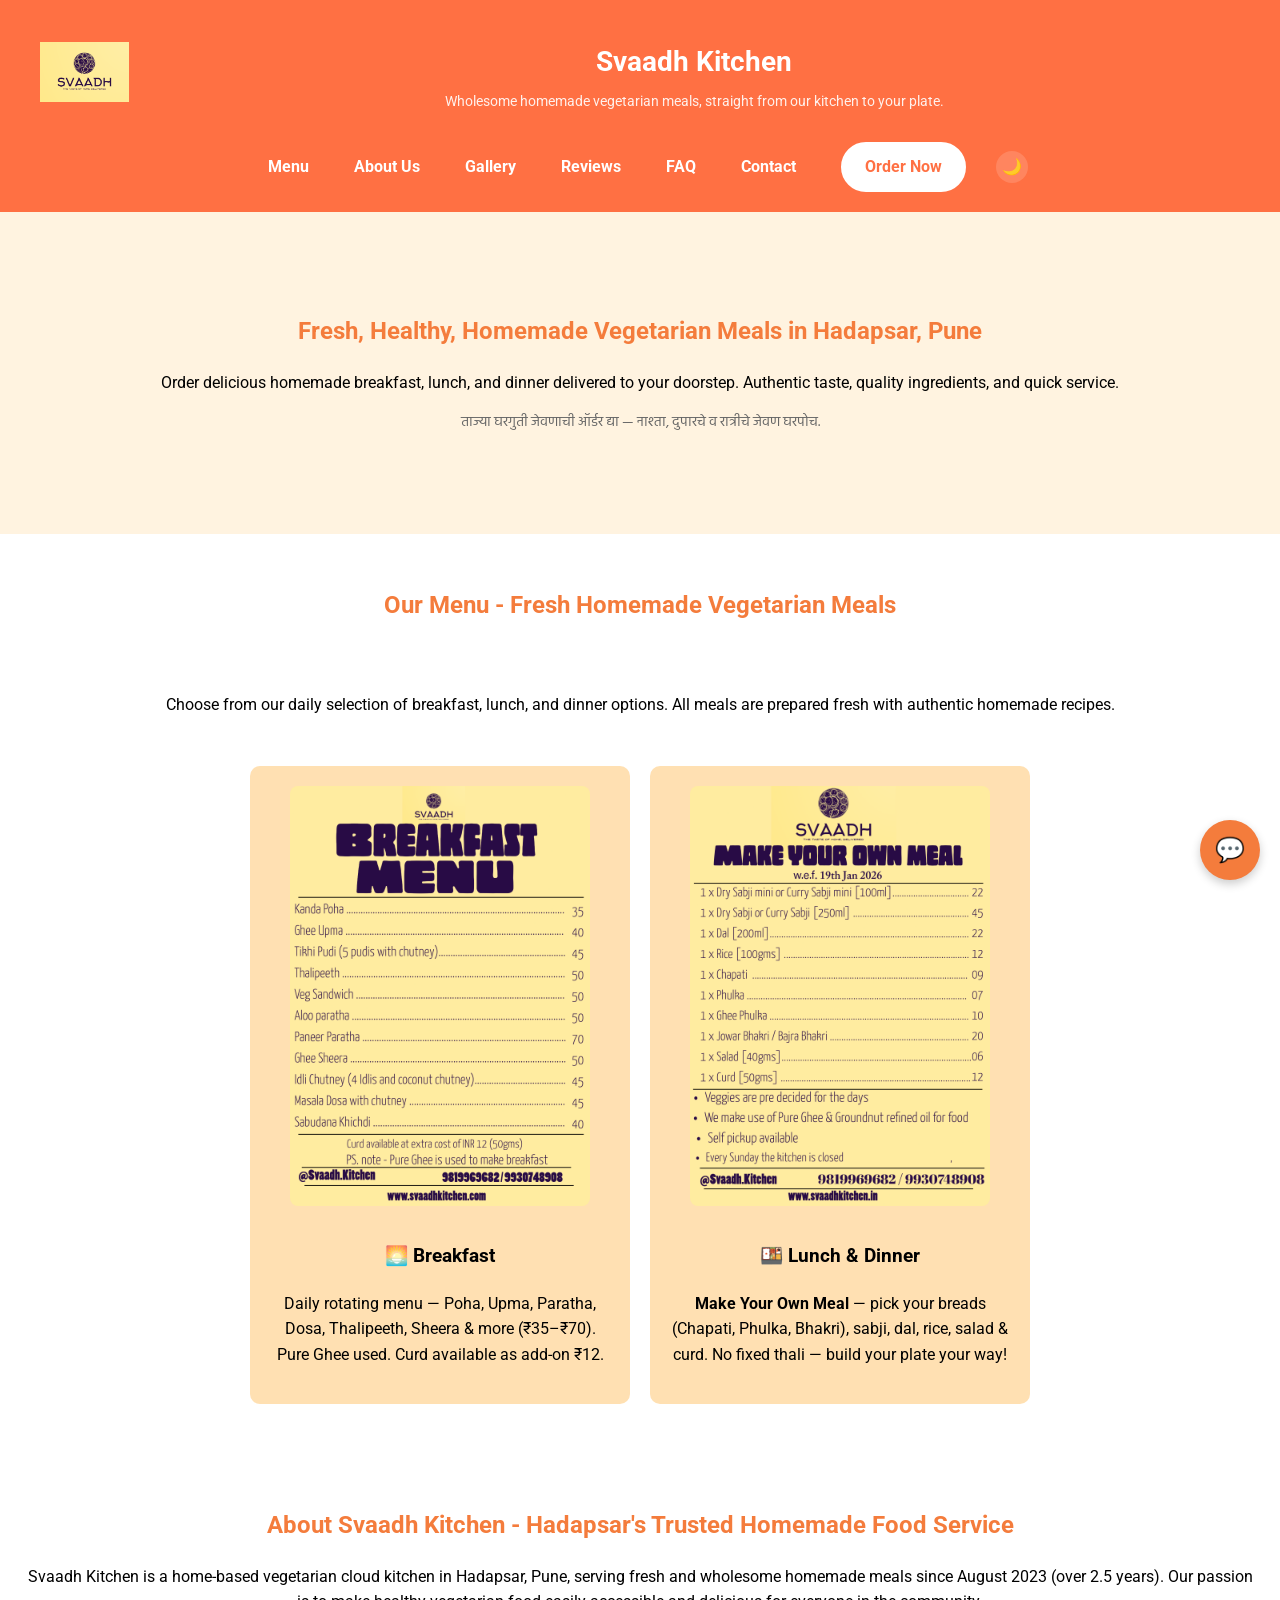
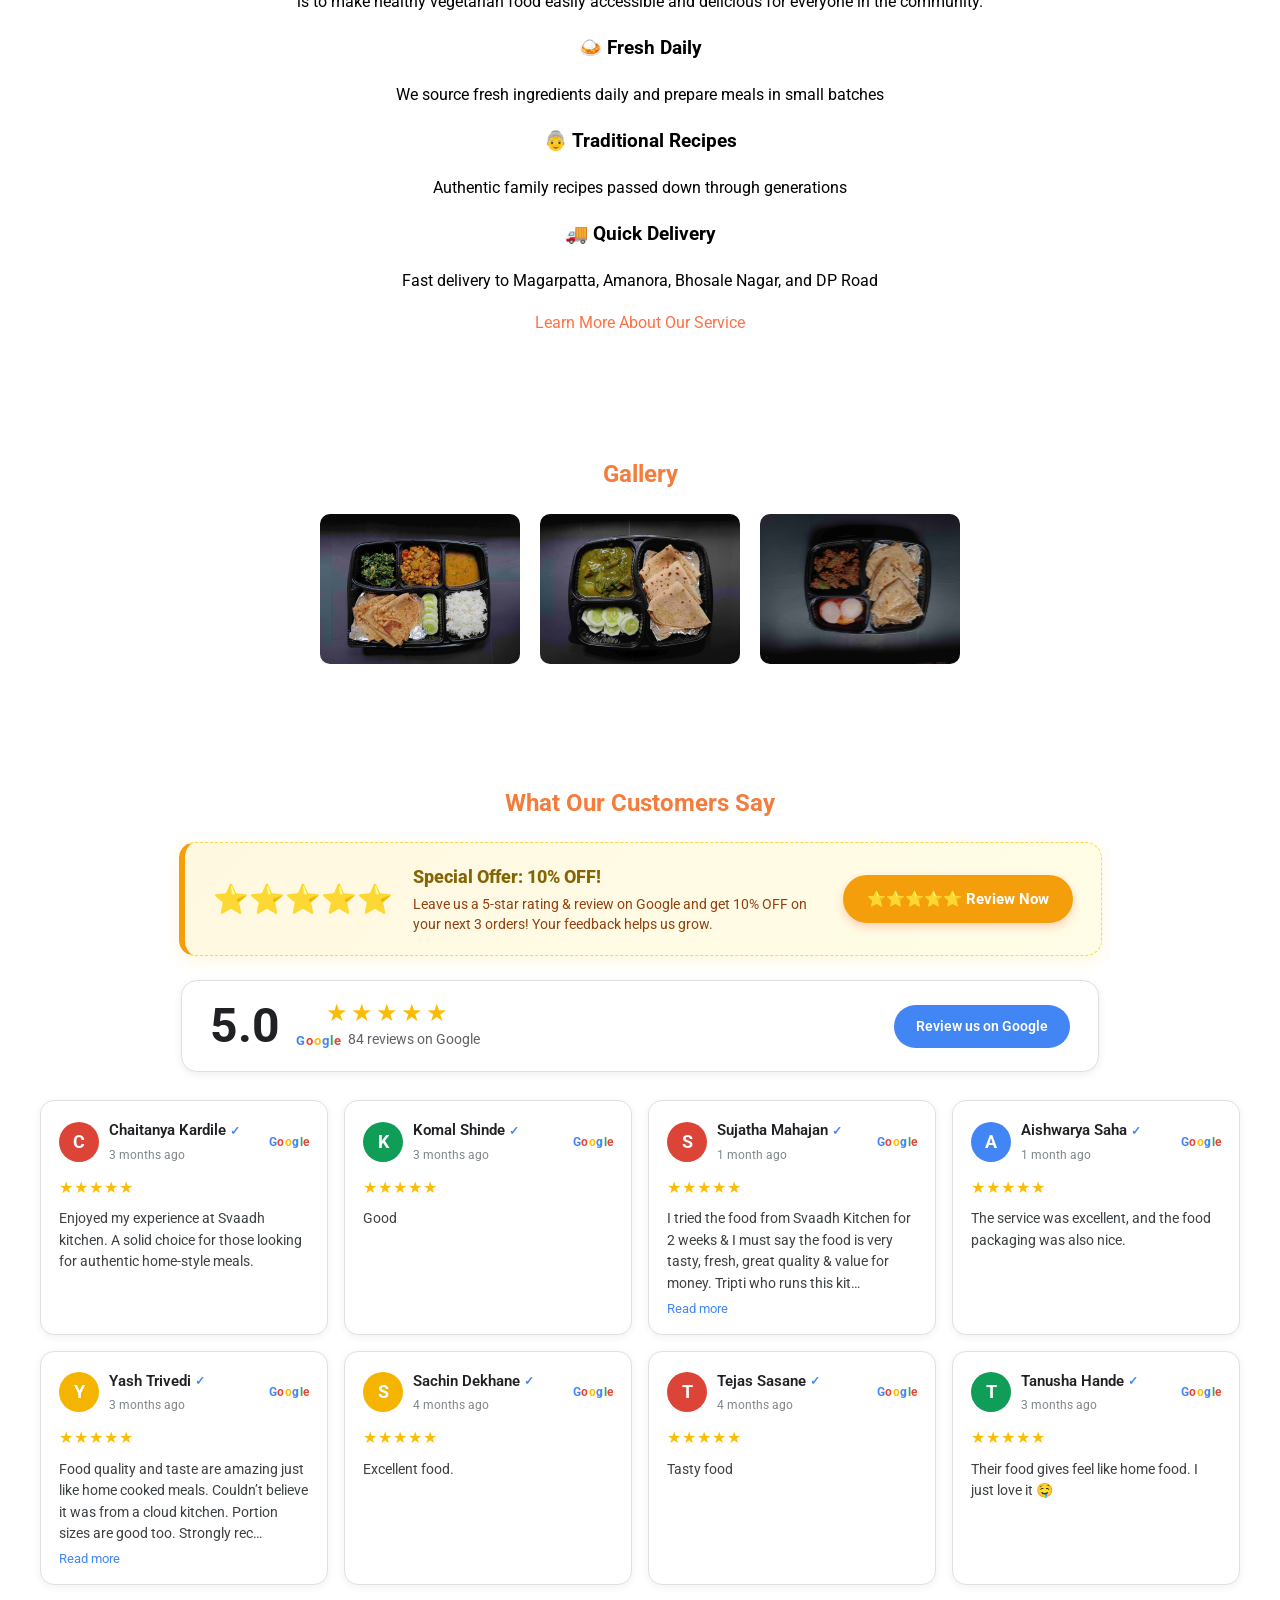
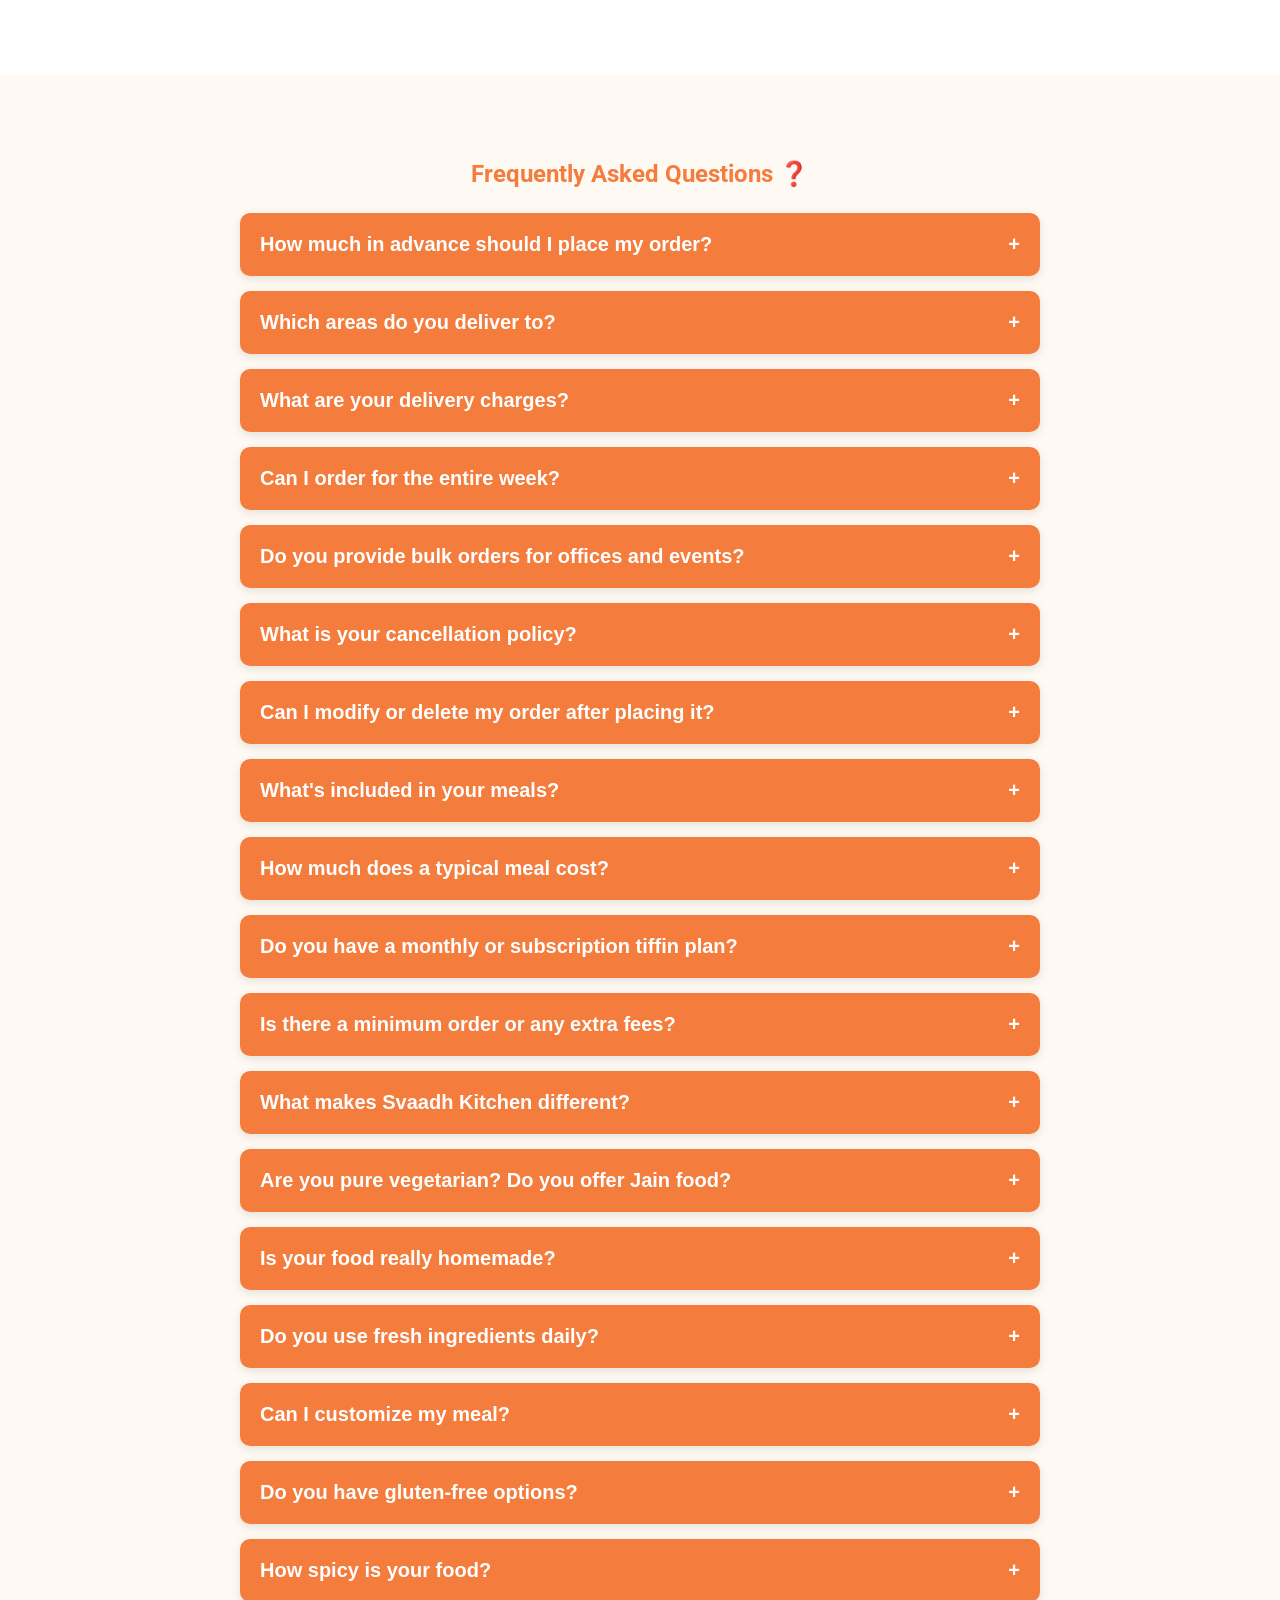
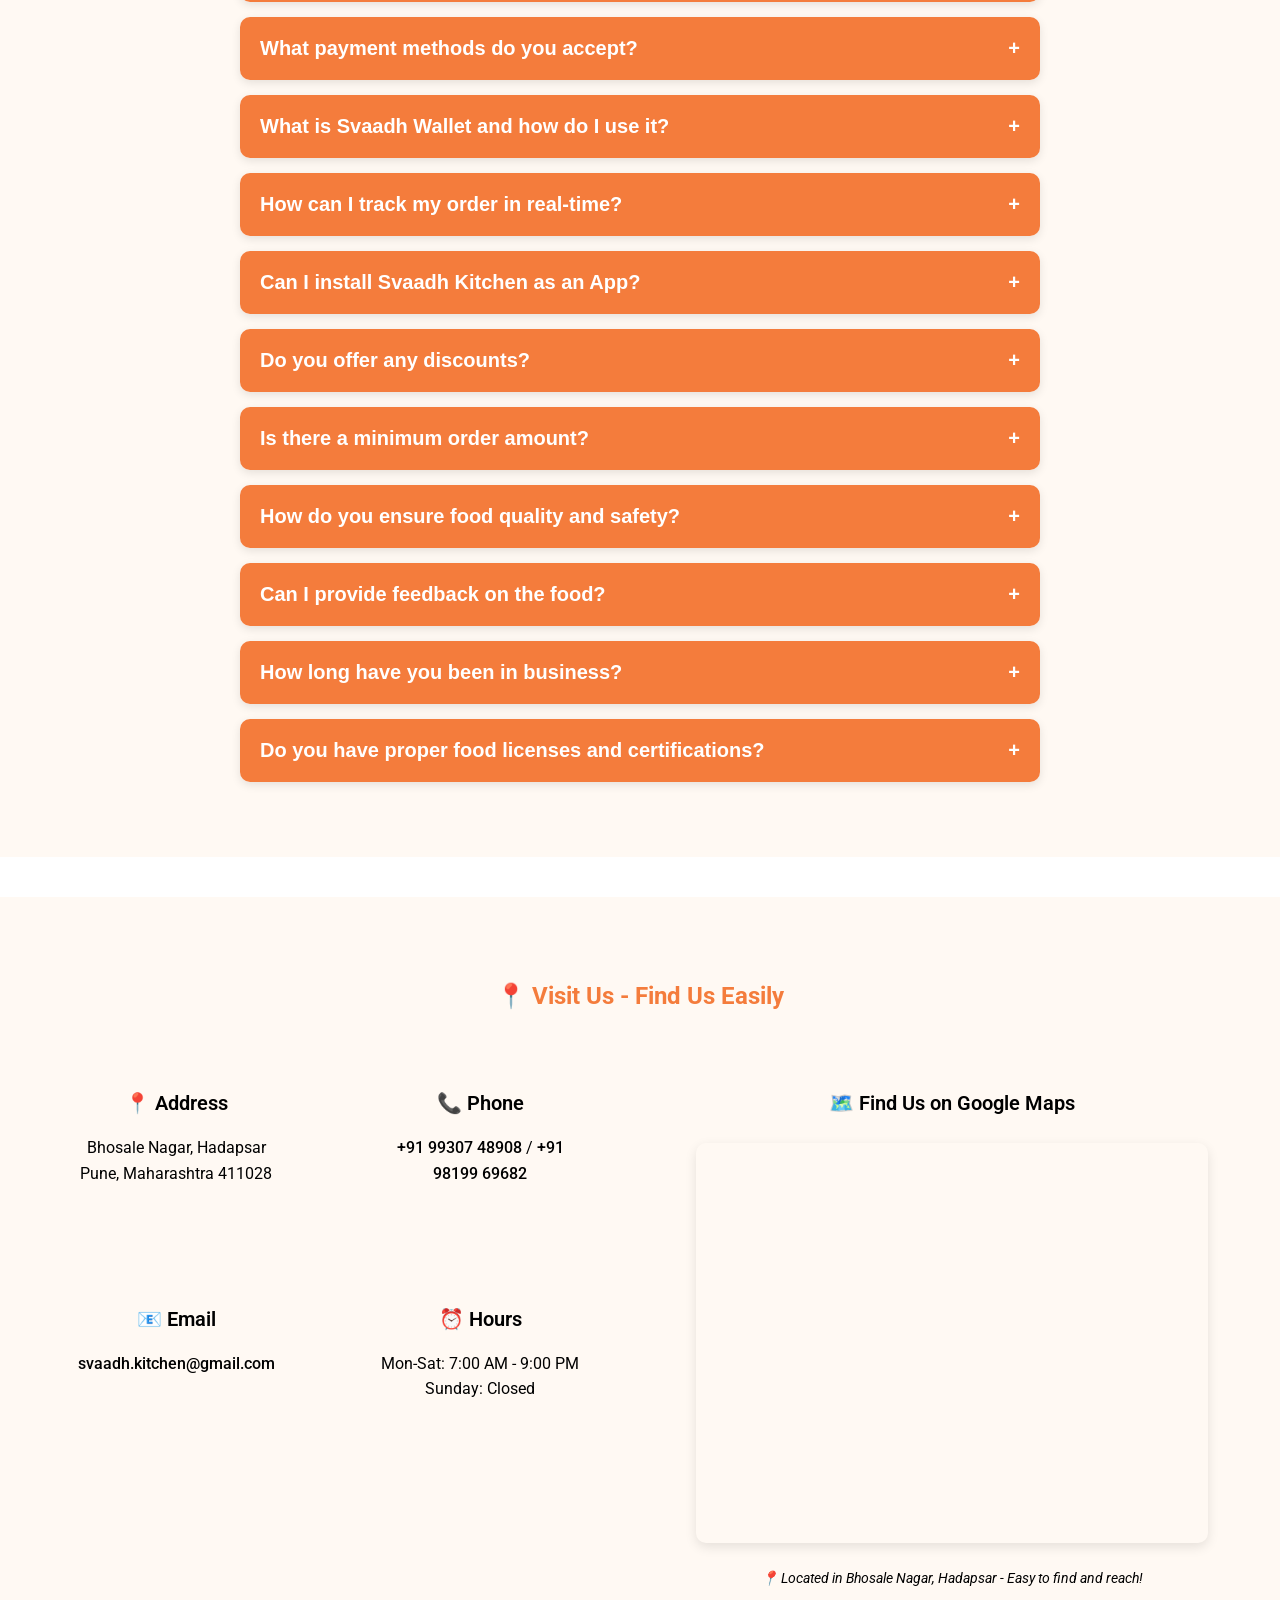
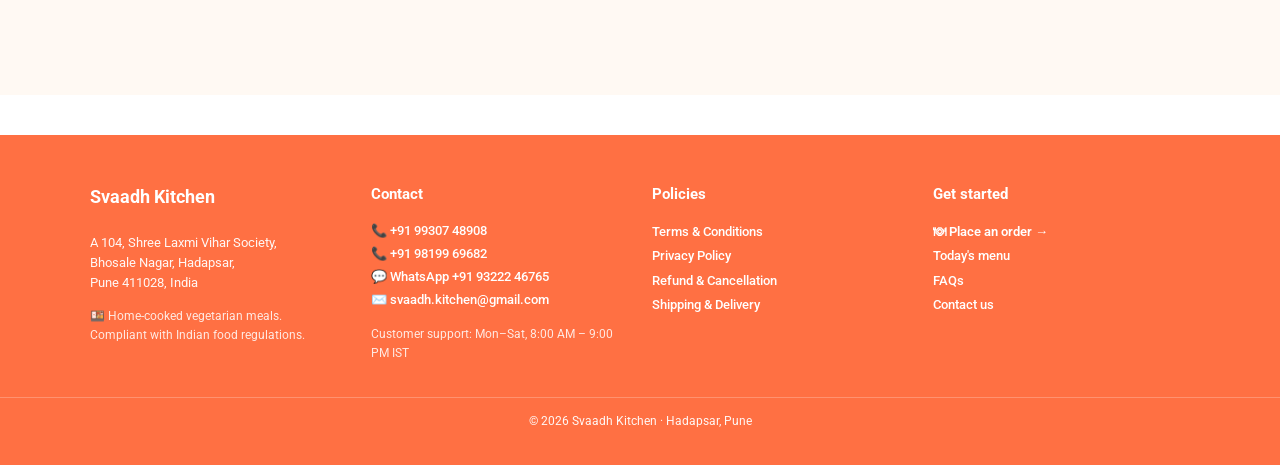
==== commit b97e1112: "SEO/AEO + factual fixes: expand FAQ + correct cutoffs/Jain/prices Co-Authored-By: Claude Opus 4.7 <n" ====
--- a/docs/index.html
+++ b/docs/index.html
@@ -130,7 +130,7 @@
       "name": "What are the order cutoff times?",
       "acceptedAnswer": {
         "@type": "Answer",
-        "text": "Breakfast orders must be placed before 7:00 AM, Lunch before 9:30 AM, and Dinner before 5:00 PM."
+        "text": "Breakfast orders must be placed before 7:00 AM, Lunch before 9:00 AM, and Dinner before 4:30 PM."
       }
     },
     {
@@ -154,7 +154,7 @@
       "name": "What meals and items are available?",
       "acceptedAnswer": {
         "@type": "Answer",
-        "text": "We offer a Make-Your-Own-Meal system — no fixed thali. Lunch and Dinner: Chapati ₹9, Ghee Phulka ₹10, Jowar Bhakri ₹20, Bajra Bhakri ₹20, Dry Sabji Mini ₹22, Dry Sabji Full ₹45, Curry Sabji Mini ₹22, Curry Sabji Full ₹45, Dal ₹22, Rice ₹12, Salad ₹6, Curd ₹12. Breakfast rotates daily — Kanda Poha, Upma, Sabudana Khichdi, Sheera and more."
+        "text": "We offer a Make-Your-Own-Meal system — no fixed thali. Lunch and Dinner: Chapati ₹9, Ghee Phulka ₹10, Jowar Bhakri ₹20, Bajra Bhakri ₹20, Dry Sabji Mini ₹22, Dry Sabji Full ₹45, Curry Sabji Mini ₹22, Curry Sabji Full ₹45, Dal ₹22, Rice ₹12, Salad ₹7, Curd ₹12. Breakfast rotates daily — Kanda Poha, Upma, Sabudana Khichdi, Sheera and more."
       }
     },
     {
@@ -194,7 +194,55 @@
       "name": "Can I cancel or modify my order?",
       "acceptedAnswer": {
         "@type": "Answer",
-        "text": "You can cancel before the cutoff time (Breakfast: 7 AM, Lunch: 9:30 AM, Dinner: 5 PM) through the Manage Orders section. Editing is not available — delete and re-place with changes instead."
+        "text": "You can cancel before the cutoff time (Breakfast: 7 AM, Lunch: 9:00 AM, Dinner: 4:30 PM) through the Manage Orders section. Editing is not available — delete and re-place with changes instead."
+      }
+    },
+    {
+      "@type": "Question",
+      "name": "How much does a typical meal cost at Svaadh Kitchen?",
+      "acceptedAnswer": {
+        "@type": "Answer",
+        "text": "It's fully make-your-own (à la carte) — you pay per item and build exactly the meal you want. A typical veg meal of 2 Chapati + Sabji + Dal + Rice comes to about ₹97. Individual items: Chapati ₹9, Ghee Phulka ₹10, Jowar/Bajra Bhakri ₹20, Dal ₹22, Rice ₹12, Sabji Mini ₹22 / Full ₹45, Salad ₹7, Curd ₹12."
+      }
+    },
+    {
+      "@type": "Question",
+      "name": "Is there a monthly or subscription tiffin plan?",
+      "acceptedAnswer": {
+        "@type": "Answer",
+        "text": "No fixed monthly plan — you pay per meal and build your own each time. You can order in advance for multiple days at once by selecting dates on the order page."
+      }
+    },
+    {
+      "@type": "Question",
+      "name": "Is there a minimum order or any extra fees?",
+      "acceptedAnswer": {
+        "@type": "Answer",
+        "text": "There is no minimum order. A small ₹10 cart fee applies to Lunch or Dinner orders below ₹50, and ₹11 delivery applies to orders below ₹100. Delivery is free for orders above ₹100, and always free for Bhosale Nagar, Triveni Nagar, and self-pickup."
+      }
+    },
+    {
+      "@type": "Question",
+      "name": "What makes Svaadh Kitchen different from other tiffin services in Hadapsar?",
+      "acceptedAnswer": {
+        "@type": "Answer",
+        "text": "Svaadh Kitchen is a homemade, 100% pure-vegetarian cloud kitchen in Hadapsar, Pune, cooking fresh in small batches every day using traditional family recipes. Unlike fixed-thali tiffin services, we are fully make-your-own — you pick exactly the items and quantities you want. Serving Hadapsar since August 2023, rated 4.9★ on Google."
+      }
+    },
+    {
+      "@type": "Question",
+      "name": "Are you pure vegetarian, and do you offer Jain food?",
+      "acceptedAnswer": {
+        "@type": "Answer",
+        "text": "Yes, we are 100% pure vegetarian — no eggs or meat. We do not currently offer dedicated Jain (no onion / no garlic) preparation. We do have a Without Oil Chapati for lighter meals, and you can build a simple meal by choosing only the items you want."
+      }
+    },
+    {
+      "@type": "Question",
+      "name": "How long has Svaadh Kitchen been operating?",
+      "acceptedAnswer": {
+        "@type": "Answer",
+        "text": "Svaadh Kitchen has been serving homemade vegetarian breakfast, lunch and dinner in Hadapsar, Pune since August 2023. We are open Monday to Saturday; Sundays are closed."
       }
     }
   ]
@@ -577,9 +625,9 @@
         </button>
         <div class="faq-answer">
           To ensure we prepare your meal with the freshest ingredients, please place your orders before these cutoff
-          times: <strong>Breakfast before 7:00 AM</strong>, <strong>Lunch before 9:30 AM</strong>, and <strong>Dinner
-            before 5:00 PM</strong>. This helps us maintain quality and ensure timely delivery.
-          <p class="mr-note">📌 ऑर्डरची शेवटची वेळ: <strong>नाश्ता – सकाळी ७:०० पूर्वी</strong> · <strong>दुपारचे जेवण – सकाळी ९:३० पूर्वी</strong> · <strong>रात्रीचे जेवण – दुपारी ५:०० पूर्वी</strong></p>
+          times: <strong>Breakfast before 7:00 AM</strong>, <strong>Lunch before 9:00 AM</strong>, and <strong>Dinner
+            before 4:30 PM</strong>. This helps us maintain quality and ensure timely delivery.
+          <p class="mr-note">📌 ऑर्डरची शेवटची वेळ: <strong>नाश्ता – सकाळी ७:०० पूर्वी</strong> · <strong>दुपारचे जेवण – सकाळी ९:०० पूर्वी</strong> · <strong>रात्रीचे जेवण – दुपारी ४:३० पूर्वी</strong></p>
         </div>
       </div>
 
@@ -606,7 +654,7 @@
         </button>
         <div class="faq-answer">
           We offer <strong>free delivery</strong> for orders above ₹100. For orders below ₹100, a nominal delivery
-          charge of ₹10 applies to cover our delivery costs. This helps us keep our food prices affordable while
+          charge of ₹11 applies to cover our delivery costs. This helps us keep our food prices affordable while
           maintaining quality service.
         </div>
       </div>
@@ -642,7 +690,7 @@
         </button>
         <div class="faq-answer">
           You can cancel your order free of charge before the cutoff times: <strong>Breakfast before 7:00 AM</strong>,
-          <strong>Lunch before 9:30 AM</strong>, and <strong>Dinner before 5:00 PM</strong>. After these times,
+          <strong>Lunch before 9:00 AM</strong>, and <strong>Dinner before 4:30 PM</strong>. After these times,
           cancellations will be chargeable as ingredients would have been prepared.
         </div>
       </div>
@@ -653,7 +701,7 @@
           <span>+</span>
         </button>
         <div class="faq-answer">
-          Directly editing an order is not possible. If you need to make changes before the cutoff time (Breakfast: 7:00 AM, Lunch: 9:30 AM, Dinner: 5:00 PM), please delete your existing order through the 'View/Edit upcoming orders' dashboard and place a new one with your updated requirements. 
+          Directly editing an order is not possible. If you need to make changes before the cutoff time (Breakfast: 7:00 AM, Lunch: 9:00 AM, Dinner: 4:30 PM), please delete your existing order through the 'View/Edit upcoming orders' dashboard and place a new one with your updated requirements. 
           <p class="mr-note">📌 ऑर्डरमध्ये बदल करणे शक्य नाही. बदल करायचे असल्यास, जुनी ऑर्डर डिलीट करा आणि नवीन ऑर्डर द्या.</p>
         </div>
       </div>
@@ -668,19 +716,68 @@
           We follow a <strong>Make Your Own Meal</strong> model — no fixed thali! Pick exactly what you want:
           <strong>Dal ₹22</strong>, <strong>Sabji Mini ₹22</strong> or <strong>Full ₹45</strong>,
           <strong>Rice ₹12</strong>, <strong>Chapati ₹9</strong> or <strong>Ghee Phulka ₹10</strong>,
-          <strong>Salad ₹6</strong>, <strong>Curd ₹12</strong>. Mix and match to create your perfect meal!
-        </div>
-      </div>
-
-      <div class="faq-item">
-        <button class="faq-question" onclick="toggleFAQ(this)">
-          <span>Do you offer Jain food options?</span>
-          <span>+</span>
-        </button>
-        <div class="faq-answer">
-          Yes, we provide authentic Jain food options prepared without onion and garlic. Simply mention "Jain" when
-          placing your order, and we'll ensure your meal is prepared according to Jain dietary principles while
-          maintaining the same delicious taste.
+          <strong>Salad ₹7</strong>, <strong>Curd ₹12</strong>. Mix and match to create your perfect meal!
+        </div>
+      </div>
+
+      <div class="faq-item">
+        <button class="faq-question" onclick="toggleFAQ(this)">
+          <span>How much does a typical meal cost?</span>
+          <span>+</span>
+        </button>
+        <div class="faq-answer">
+          It's <strong>fully make-your-own</strong> — you pay per item, so the price is whatever you build. A typical
+          meal of <strong>2 Chapati + Sabji + Dal + Rice</strong> comes to about <strong>₹97</strong>. Add or remove
+          items to suit your appetite and budget.
+        </div>
+      </div>
+
+      <div class="faq-item">
+        <button class="faq-question" onclick="toggleFAQ(this)">
+          <span>Do you have a monthly or subscription tiffin plan?</span>
+          <span>+</span>
+        </button>
+        <div class="faq-answer">
+          <strong>No fixed monthly plan</strong> — you simply pay per meal and build your own each time. You can still
+          order several days in advance by selecting multiple dates on the order page.
+        </div>
+      </div>
+
+      <div class="faq-item">
+        <button class="faq-question" onclick="toggleFAQ(this)">
+          <span>Is there a minimum order or any extra fees?</span>
+          <span>+</span>
+        </button>
+        <div class="faq-answer">
+          There's <strong>no minimum order</strong>. A small <strong>₹10 cart fee</strong> applies to Lunch/Dinner
+          orders below ₹50, and <strong>₹11 delivery</strong> applies below ₹100. Delivery is <strong>free above
+          ₹100</strong>, and always free for Bhosale Nagar, Triveni Nagar &amp; self-pickup.
+        </div>
+      </div>
+
+      <div class="faq-item">
+        <button class="faq-question" onclick="toggleFAQ(this)">
+          <span>What makes Svaadh Kitchen different?</span>
+          <span>+</span>
+        </button>
+        <div class="faq-answer">
+          We're a <strong>homemade, 100% pure-vegetarian</strong> cloud kitchen in Hadapsar, cooking fresh in small
+          batches daily with traditional family recipes. Unlike fixed-thali services, we're <strong>fully
+          make-your-own</strong> — pick exactly the items and quantities you want. Serving Hadapsar since
+          <strong>August 2023</strong>, rated <strong>4.9★ on Google</strong>.
+        </div>
+      </div>
+
+      <div class="faq-item">
+        <button class="faq-question" onclick="toggleFAQ(this)">
+          <span>Are you pure vegetarian? Do you offer Jain food?</span>
+          <span>+</span>
+        </button>
+        <div class="faq-answer">
+          We are <strong>100% pure vegetarian</strong> — no eggs, no meat, ever. We do <strong>not</strong> currently
+          offer dedicated Jain (no onion / no garlic) preparation. For lighter options we do have a
+          <strong>Without Oil Chapati</strong> on the menu, and you can build a simple, light meal by choosing exactly
+          the items you want.
         </div>
       </div>
 
